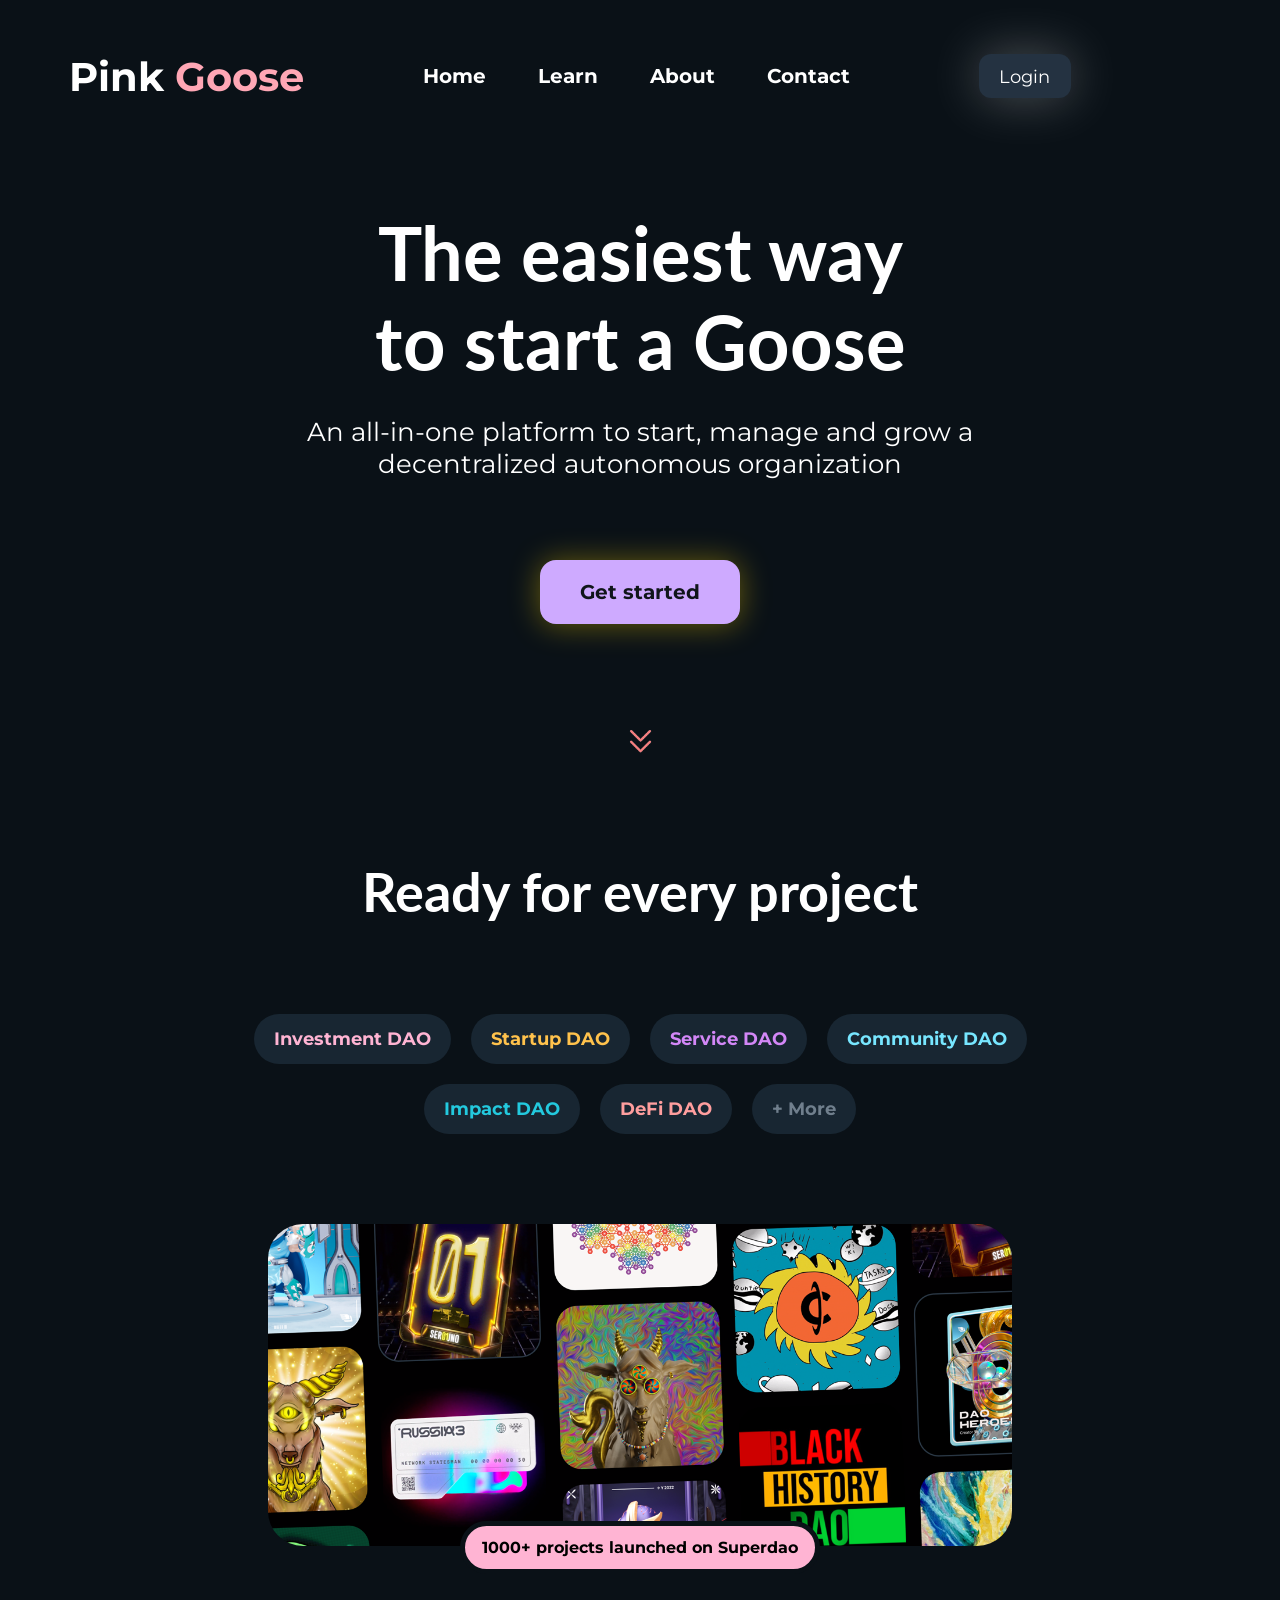
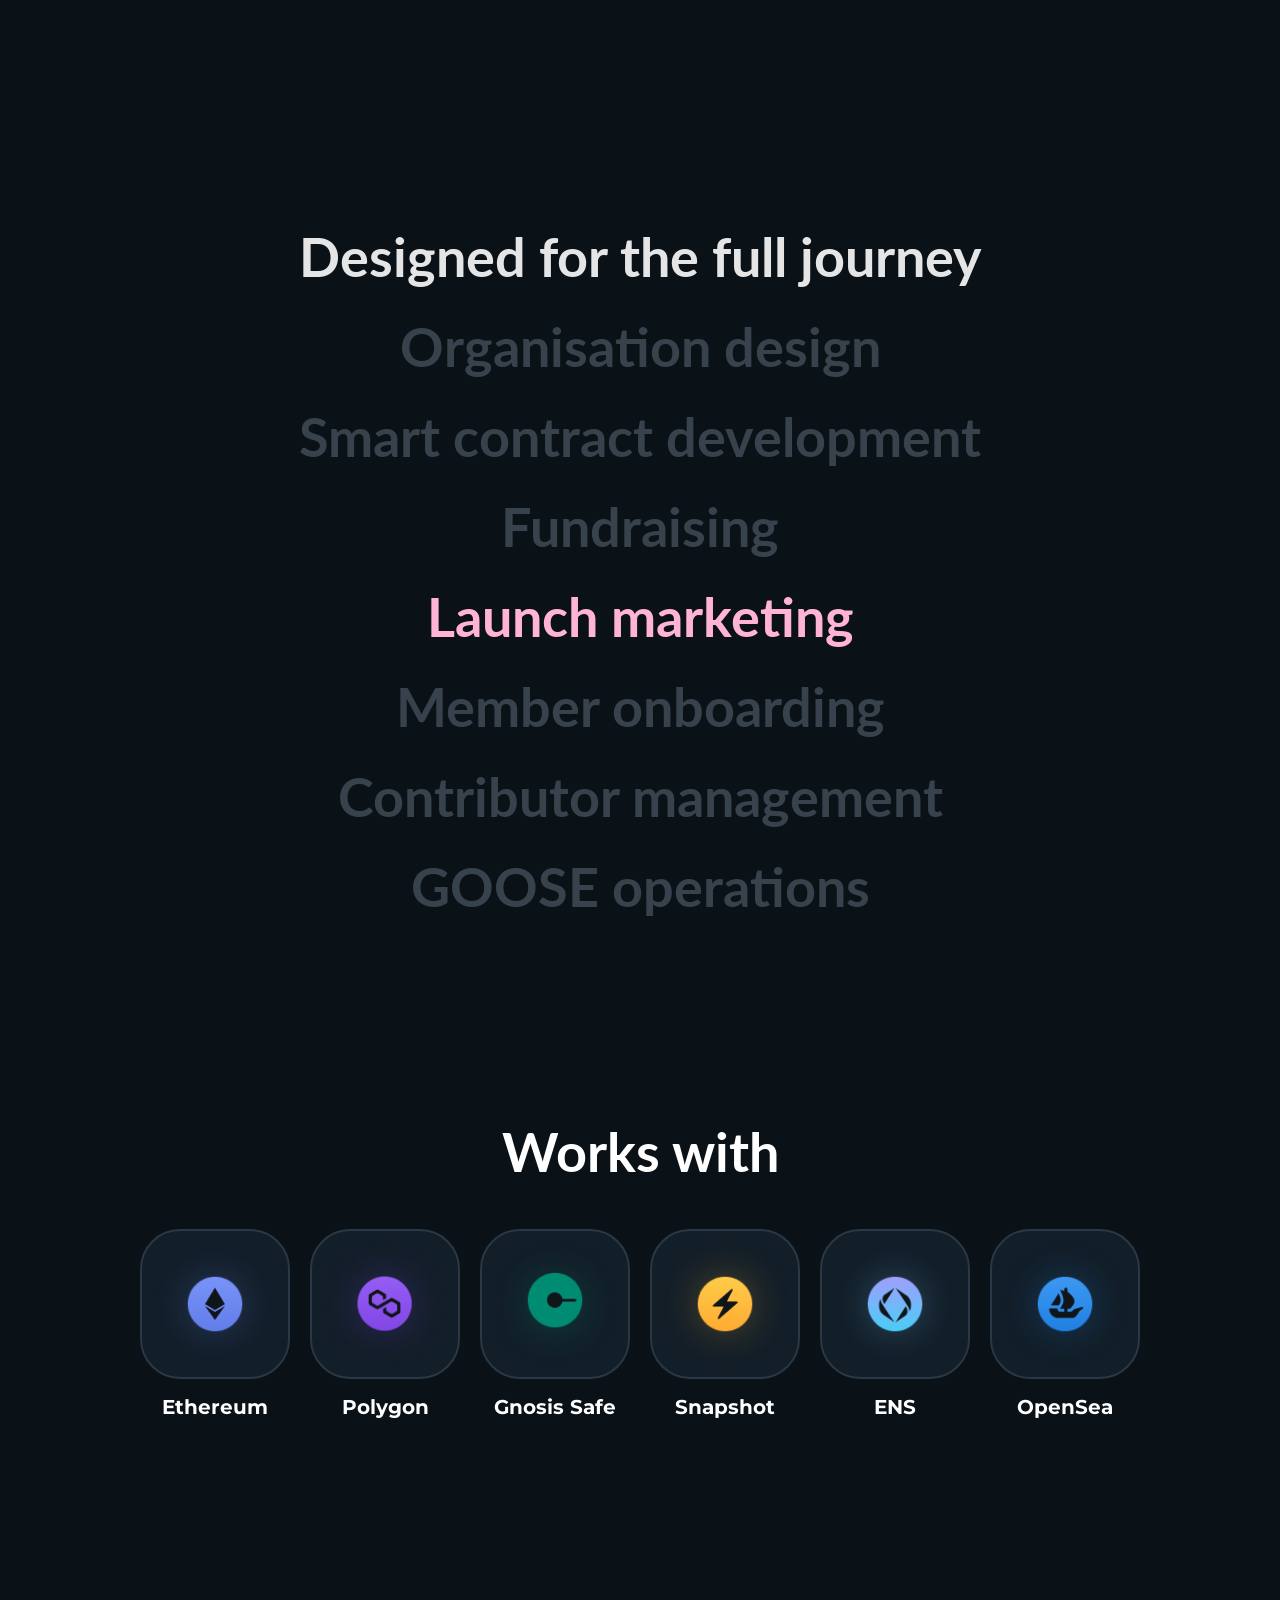
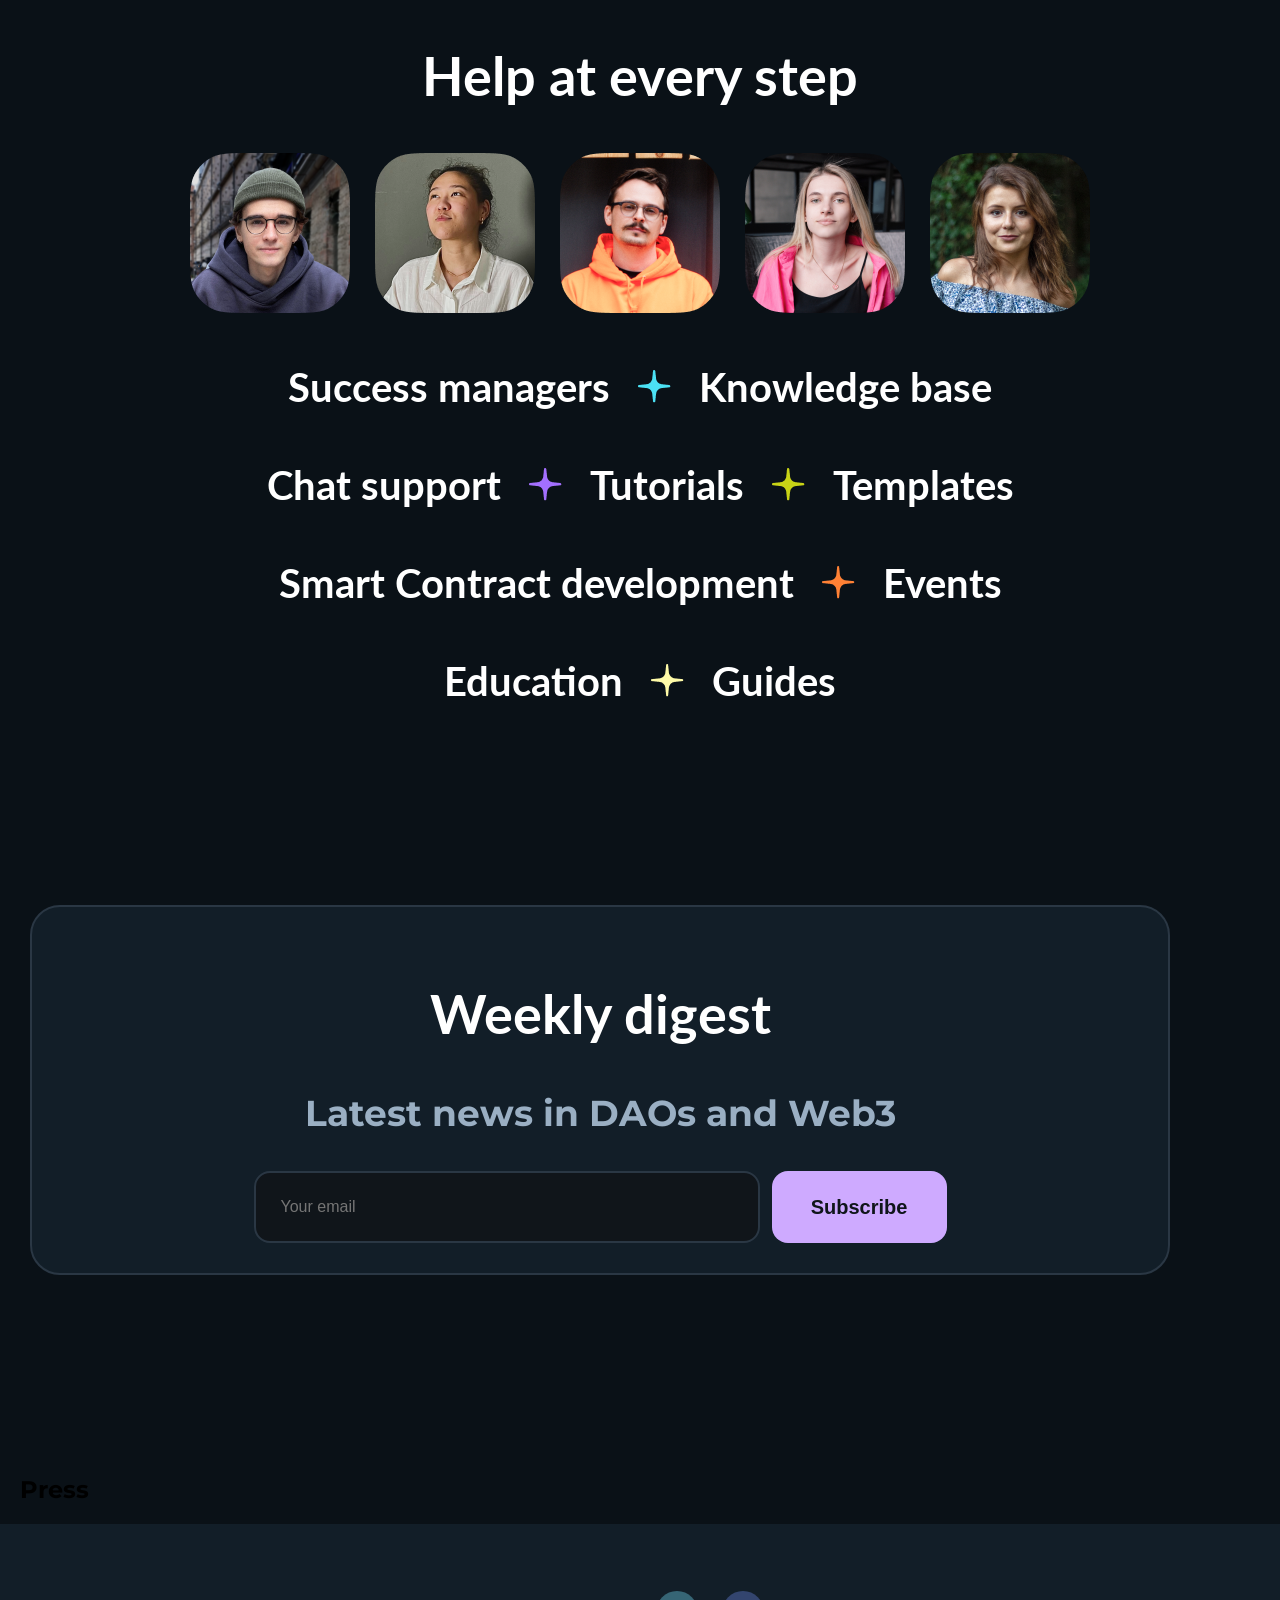
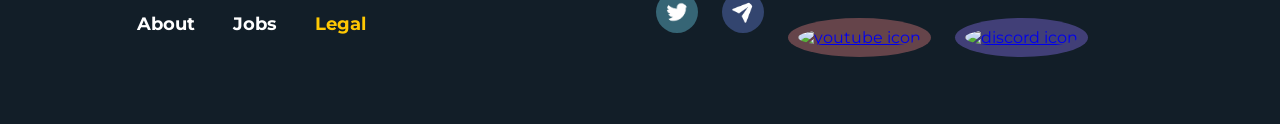
==== index.html @ 4af65dc0 "Initial commit" ====
<!DOCTYPE html>
<html lang="en">
<head>
    <meta charset="UTF-8">
    <meta name="viewport" content="width=device-width, initial-scale=1.0">
    <title>PinkGoose</title>
    <link rel="stylesheet" href="style.css">
    <link rel="shortcut icon" href="assets/favicon.ico" type="image/x-icon">
    <link rel="preconnect" href="https://fonts.googleapis.com">
    <link rel="preconnect" href="https://fonts.gstatic.com" crossorigin>
    <link href="https://fonts.googleapis.com/css2?family=Lato:ital,wght@0,100;0,300;0,400;0,700;0,900;1,100;1,300;1,400;1,700;1,900&family=Montserrat:ital,wght@0,100..900;1,100..900&display=swap" rel="stylesheet">
</head>
<body>
    <container class=" page-margins">
        <header>
            <nav class="nav-links">
                <a href="" class="logo">Pink <span class="goose-pink">Goose</span></a>
                <div class="nav-buttons-group">
                    <a class="home-button nav-buttons" href="index.html">Home</a>
                    <a class="learn-button nav-buttons" href="learn.html">Learn</a>
                    <a class="about-button nav-buttons" href="">About</a>
                    <a class="contact-button nav-buttons" href="">Contact</a>   
                </div>
                <a class="login-button" href="">Login</a>
            </nav>
        </header>
        <main>
            <div class="hero">
                <h1 class="main-title-tekst">The easiest way to start a Goose</h1>
                <p class="hero-bio">An all-in-one platform to start, manage and grow a decentralized autonomous organization</p>
                <a class="get-started-button" href="">Get started</a>
            </div>
            <section>
                <img class="arrows-img" src="assets/double-down-arrows.png">
            </section>
            <section id="about">
                <h2 class="h2-section1-text">Ready for every project</h2 >
                    <ul class="DAO-labels-container">
                        <li class="label-invest labels">Investment DAO</li>
                        <li class="label-startup labels">Startup DAO</li>
                        <li class="label-service labels">Service DAO</li>
                        <li class="label-community labels">Community DAO</li>
                        <li class="label-impact labels">Impact DAO</li>
                        <li class="label-deFi labels">DeFi DAO</li>
                        <li class="label-more labels">+ More</li>
                    </ul>
            </section>
            <section>
                <div class="projects">
                    <img class="projects-img" src="assets/projects img.png" alt="projects-img">
                    <span class="projects-superdoa">1000+ projects launched on Superdao</span>
                </div>
                    <div class="backlight-superdoa"></div>
                <section class="the-journey">
                    <p class="designed-sentence sentences">Designed for the full journey</p>
                    <p class="organization-sentence sentences">Organisation design</p>
                    <p class="smart-sentence sentences">Smart contract development</p>
                    <p  class="fundraising-sentence sentences">Fundraising</p>
                    <p class="launch-sentence sentences">Launch marketing</p>
                    <p class="member-sentence sentences">Member onboarding</p>
                    <p class="contributor-sentence sentences">Contributor management</p>
                    <p class="goose-sentence sentences">GOOSE operations</p>
                </section>
            </section>
            <section class="works-with-sec">
                <h2 class="works-with">Works with</h2>
                <div class="backlight-blocks"></div>
                <div class="blocks">
                    <div>
                        <img class="block" src="assets/Icon_ethereum.png" alt="Ethereum icon">
                        <h3 class="block-label">Ethereum</h3>
                    </div>
                    <div>
                        <img class="block" src="assets/Icon_polygon.png" alt="Polygon icon">
                        <h3 class="block-label">Polygon</h3>
                    </div>
                    <div>
                        <img class="block" src="assets/Icon_gnosis safe.png" alt="Gnosis Safe icon">
                        <h3 class="block-label">Gnosis Safe</h3>
                    </div>
                    <div>
                        <img class="block" src="assets/Icon_snapshot.png" alt="Snapshot icon">
                        <h3 class="block-label">Snapshot</h3>
                    </div>
                    <div>
                        <img class="block" src="assets/Avatar.png" alt="ENS icon">
                        <h3 class="block-label">ENS</h3>
                    </div>
                    <div>
                        <img class="block" src="assets/icon_opensea.png" alt="OpenSea icon">
                        <h3 class="block-label">OpenSea</h3>
                    </div>
                </div>
            </section>
            <section class="team-sec">
                <h2 class="help-at-every-step">Help at every step</h2>
                <div class="team-members">
                    <img src="assets/team member1.png" alt="team member1" class="team-member">
                    <img src="assets/team member2.png" alt="team member2" class="team-member">
                    <img src="assets/team member3.png" alt="team member3" class="team-member">
                    <img src="assets/team member4.png" alt="team member4" class="team-member">
                    <img src="assets/team member5.png" alt="team member5" class="team-member">
                </div>
                <p class="team-text">Success managers <img src="assets/blue star inline.png" alt="blue small star"> Knowledge base</p>
                <p class="team-text">Chat support <img src="assets/purple star inline.png" alt="purple small star"> Tutorials <img src="assets/green star inline.png" alt="green small star"> Templates</p>
                <p class="team-text">Smart Contract development <img src="assets/orange star inline.png" alt="orange small star"> Events</p>
                <p class="team-text">Education <img src="assets/yellow star inline.png" alt="yellow small star"> Guides</p>
            </section>
            <section>
                <div class="news-form-div">
                    <div class="text-align-class">
                        <h2 class="news-form-h2">Weekly digest</h2>
                        <h3 class="Latest-news-h3">Latest news in DAOs and Web3</h3>
                    </div>
                    <form class="row">
                        <input class="email-sub-box" type="email" placeholder="Your email" name="Email" required>
                        <button class="sub-button" type="submit">Subscribe</button>
                    </form>
                </div>
            </section>
            <section class="press-sec">
                <div>
                    <h2 class="h2-press">Press</h2>
                </div>
                
                <div class="Decrypt press-divs">

                </div>
                <div class="Blockworks press-divs">

                </div>
                <div class="TechCrunch press-divs">

                </div>
            </section>
        </main>
        <footer>
            <div class="footer-box">
                <nav class="nav-buttons-ft">
                    <a class="about-button-ft footer-button" href="">About</a>
                    <a class="jobs-button-ft footer-button" href="">Jobs</a>
                    <a class="legal-button-ft footer-button" href="">Legal</a>
                </nav>
                <div class="socials">
                    <a class="x-img all-social-icons" href="https://x.com/"> <img src="assets/twitter-outline.png" alt="twitter icon"></a> 
                    <a class="msg-img all-social-icons" href="https://web.whatsapp.com/"> <img src="assets/message-outline.webp" alt="messages icon"></a>
                    <a class="yt-img all-social-icons" href="https://www.youtube.com/"> <img src="assets/youtube-outline.webp" alt="youtube icon"></a>
                    <a class="dc-img all-social-icons" href="https://discord.com/channels/@me"> <img src="assets/discord-outline.webp" alt="discord icon"></a>
                </div>
            </div>
        </footer>
    </container>
</body>
</html>
---- style.css ----
* {
    padding: 0;
    box-sizing: border-box;
}

body {
    margin: 0;
    overflow-x: hidden;
    background-color: #0A1117;
    font-family: "Montserrat", Arial;
}

header {
    padding-top: 24px;
}

.page-margins {
    display: block;
    padding: 20px;
}

.logo {
    color: white;
    font-size: 40px;
    text-decoration: none;
    font-weight: bold;
}

.logo:hover {
    cursor: pointer;
}

.nav-links {
    display: flex;
    align-items: center;
    background-color: #0A1117;
    justify-content: space-around;
    margin-right: 130px;
    flex-wrap: wrap;
}

.nav-buttons-group {
    display: flex;
    justify-content: center;
    gap: 12px;
    flex-wrap: wrap;
}

.nav-buttons {
    border: none;
    background-color: transparent;
    color: white;
    padding: 20px;
    font-weight: bold;
    border-radius: 10px;
    transition: transform 0.25s ease, background-color 0.25s ease;
    font-size: 20px;
    text-decoration: none;
    display: inline-block;
}

.nav-buttons:hover {
    background-color: #3f4a55;
    transform: scale(1.1);
}

.login-button {
    border: none;
    background-color: #243241;
    color: white;
    padding: 12px;
    border-radius: 12px;
    width: 92px;
    height: 44px;
    filter: drop-shadow(0px 0px 25px #ffffff48);
    transition: transform 0.25s ease, background-color 0.25s ease, drop-shadow 0.25s ease;
    font-size: 18px;
    text-decoration: none;
    display: grid;
    place-items: center;
    margin: 10px;
}

.login-button:hover {
    background-color: #3f4a55;
    cursor: pointer;
    transform: scale(1.2);
    filter: drop-shadow(0px 0px 20px #ffffff86);
}

.main-title-tekst {
    display: flex;
    text-align: center;
    justify-content: center;
    font-family: "Lato", Arial;
    max-width: 600px;
    font-size: 74px;
    margin: 0 auto;
    margin-top: 100px;
    color: white;
}

.goose-pink {
    color:#ffa7b5
}

.hero-bio {
    display: flex;
    text-align: center;
    align-items: center;
    justify-content: center;
    color: white;
    font-size: 26px;
    max-width: 700px;
    margin: 0 auto;
    margin-top: 30px;
}

.get-started-button {
    display: flex;
    align-items: center;
    justify-content: center;
    margin: 80px auto;
    background-color: #CEAAFF;
    padding: 20px;
    border: none;
    border-radius: 16px;
    font-size: 20px;
    width: 200px;
    font-weight: bold;
    filter: drop-shadow(0px 1px 15px #ffd50062);
    transition: transform 0.25s ease, drop-shadow 0.25s ease, background-color 0.25s ease;
    text-decoration: none;
    color: #10151A;
}

.get-started-button:hover {
    cursor: pointer;
    background-color: #dec7ff;
    transform: scale(1.1);
    filter: drop-shadow(0px 1px 15px #ffd50091);
}

.arrows-img {
    display: flex;
    align-items: center;
    justify-content: center;
    margin: 80px auto;
    width: 75px;
    color: #F78787
}

.h2-section1-text {
    color: white;
    font-family: "Lato", Arial;
    display: flex;
    text-align: center;
    justify-content: center;
    font-weight: bold;
    margin-top: 0px;
    font-size: 54px;
}

.DAO-labels-container {
    display: flex;
    align-items: center;
    text-align: center;
    justify-content: center;
    margin: 80px auto;
    max-width: 800px;
    flex-wrap: wrap;
    list-style-type: none;
}

.labels {
    background-color:#182632;
    width: auto;
    padding-top: 14px;
    padding-bottom: 14px;
    padding-left: 20px;
    padding-right: 20px;
    border: none;
    border-radius: 100px;
    font-weight: bold;
    margin: 10px;
    transition: transform 0.2s ease, background-color 0.2s ease;
    font-size: 18px;
}

.label-invest {
    color: #FFB4D3;
}

.label-invest:hover {
    background-color:#3f4a55;
    transform: scale(1.1);
}

.label-startup {
    color: #FFC24C;
}

.label-startup:hover {
    background-color:#3f4a55;
    transform: scale(1.1);
}

.label-service {
    color: #D387F7;
}

.label-service:hover {
    background-color:#3f4a55;
    transform: scale(1.1);
}

.label-community {
    color: #77E6FF;
}

.label-community:hover {
    background-color:#3f4a55;
    transform: scale(1.1);
}

.label-impact {
    color: #23C9DE;
}

.label-impact:hover {
    background-color:#3f4a55;
    transform: scale(1.1);
}

.label-deFi {
    color: #FF9E9E;
}

.label-deFi:hover {
    background-color:#3f4a55;
    transform: scale(1.1);
}

.label-more {
    color: #707F8D;
}

.label-more:hover {
    background-color:#3f4a55;
    transform: scale(1.1);
}

.projects-img {
    display: block;
    margin: 80px auto;
    border-radius: 35px;
    max-width: 60%;
}

.projects {
    transition: transform 0.8s ease;
}

.projects:hover {
    transform: scale(1.15);
}

.projects-superdoa {
    background-color: #FFB4D3;
    border-radius: 100px;
    padding: 12px;
    font-weight: bold;
    border: 5px solid #0A1117;
    display: flex;
    align-items: center;
    text-align: center;
    justify-content: center;
    margin: auto;
    max-width: 360px;
    position: relative;
    margin-top: -105px;
    transition: background-color 0.2s ease;
}

.projects-superdoa:hover {
    background-color: #fed2e4;
}

.the-journey {
    margin-top: 250px;
    font-family: "Lato", Arial;
    font-weight: bold;
    font-size: 300%;
    text-align: center;
    font-size: 54px;
}

.sentences {
    display: flex;
    align-items: center;
    justify-content: center;
    margin: auto;
    margin: 25px;
    color: #37424D;
    transition: color 0.1s ease;
}

.sentences:hover {
    color: white;
}

.designed-sentence {
    color: #E5E5E5;
}

.launch-sentence {
    color: #FFB4D3;
}

.works-with-sec {
    margin-bottom: 200px;
}

.works-with {
    display: flex;
    justify-content: center;
    align-items: center;
    text-align: center;
    margin-top: 200px;
    color: white;
    font-family: "Lato", Arial;
    font-size: 54px;
}

.blocks {
    display: flex;
    justify-content: center;
    align-items: center;
    color: white;
    flex-wrap: wrap;
    gap: 20px;
    text-align: center;
}

.block {
    background-color: #121E28;
    width: 150px;
    height: 150px;
    border-radius: 40px;
    border: 2px solid #2A3744;
    transition: transform 0.2s ease, background-color 0.2s ease;
}

.block:hover {
    background-color:#3f4a55;
    transform: scale(1.1);
    border: 2px solid #677584;
}

.block-label {
    width: 100%;
    min-height: 48px;
    margin: 12px 0 0;
    font-size: 20px;
    color: white;
}

.team-sec {
    margin-bottom: 200px;
}

.help-at-every-step {
    display: flex;
    align-items: center;
    justify-content: center;
    text-align: center;
    color: white;
    font-size: 54px;
    font-family: "Lato", Arial;
}

.team-members {
    display: flex;
    align-items: center;
    justify-content: center;
    gap: 25px;
    flex-wrap: wrap;
}

.team-member {
    transition: transform 0.2s ease;
}

.team-member:hover {
    transform: scale(1.1);
}

.team-text {
    display: flex;
    align-items: center;
    justify-content: center;
    margin: 0 auto;
    font-size: 40px;
    font-family: "Lato", Arial;
    color: white;
    font-weight: bold;
    max-width: 850px;
    flex-wrap: wrap;
    gap: 28px;
    text-align: center;
    margin-top: 50px;
    margin-bottom: 50px;
}

.news-form-div {
    padding: 30px;
    color: white;
    border: 2px solid #2A3744;
    border-radius: 30px;
    flex-direction: column;
    display: flex;
    justify-self: center;
    margin-left: 10px;
    margin-bottom: 200px;
    background-color: #121E28;
    max-width: 1140px;
    width: 100%;
    margin-bottom: 200px;
}

.text-align-class {
    text-align: center;
}

.news-form-h2 {
    color: white;
    font-size: 54px;
    font-family: "Lato", Arial;
}

.Latest-news-h3 {
    font-size: 36px;
    color: #9AAFC3;
}

.row {
    display: flex;
    justify-content: center;
    gap: 12px;
}

.email-sub-box {
    color: white;
    background-color: #10151A;
    border: 2px solid #2A3744;
    padding: 25px;
    border-radius: 16px;
    width: 100%;
    max-width: 506px;
    justify-self: left;
    font-size: 16px;
}

.sub-button {
    padding: 20px;
    border-radius: 16px;
    background-color: #CEAAFF;
    max-width: 175px;
    width: 100%;
    height: auto;
    color: #10151A;
    font-weight: bold;
    font-size: 20px;
    border: none;
    transition: backround-color 0.2s ease, transform 0.2s ease;
}

.sub-button:hover {
    background-color: #dec7ff;
    cursor: pointer;
    transform: scale(1.1);
}

.press-sec {
    
}

.footer-box {
    display: flex;
    background-color: #121E28;
    height: 200px;
    display: flex;
    justify-content: space-around;
    align-items: center;
    padding: 30px;
    margin-bottom: -50px;
    margin-left: -30px;
    margin-right: -30px;
}

.footer-button {
    border-radius: 10px;
    border: none;
    background-color: transparent;
    font-weight: bold;
    font-size: large;
    padding: 12px;
    margin: 5px;
    display: inline-block;
    transition: transform 0.25s ease, background-color 0.25s ease;
    text-decoration: none;
    color: white;
}

.footer-button:hover {
    cursor: pointer;
    background-color: #3f4a55;
    transform: scale(1.1);
}

.legal-button-ft {
    color: #FFC803;
}

.socials {
    margin: 5%;
}

.all-social-icons img {
    border-radius: 50%;
    padding: 10px;
    margin: 10px;
    width: 42px;
    height: 42px;
    transition: transform 0.3s ease, background-color 0.25s ease;
}

.x-img img {
    background-color: #77e6ff5b;
}

.x-img img:hover {
    transform: scale(1.25);
    background-color: #9eedffa8;
}

.msg-img img {
    background-color: #7795ff54;
}

.msg-img img:hover {
    transform: scale(1.25);
    background-color: #9db2ffaf;
}

.yt-img img {
    background-color: #f787875d;
}

.yt-img img:hover {
    transform: scale(1.25);
    background-color: #fe9f9fb0;
}

.dc-img img {
    background-color: #9277ff5e;
}

.dc-img img:hover {
    transform: scale(1.25);
    background-color: #b19effae;
}
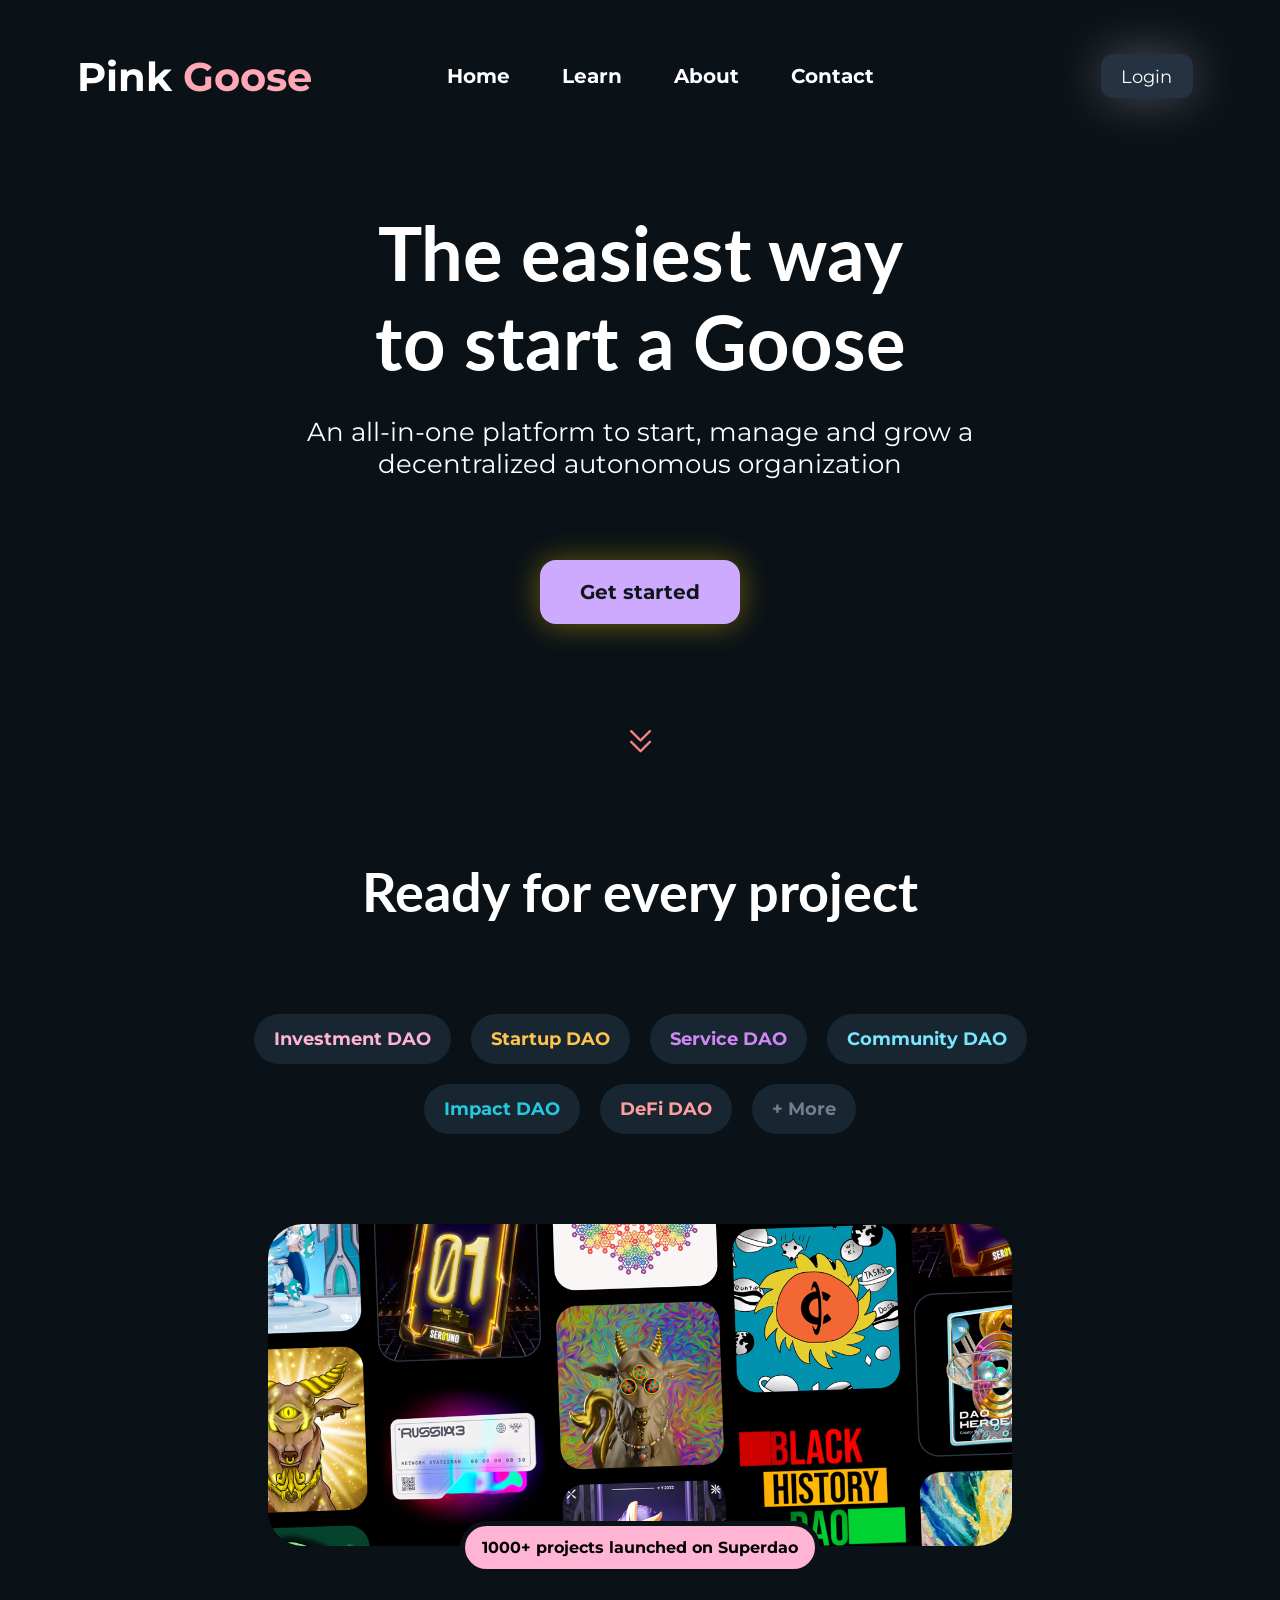
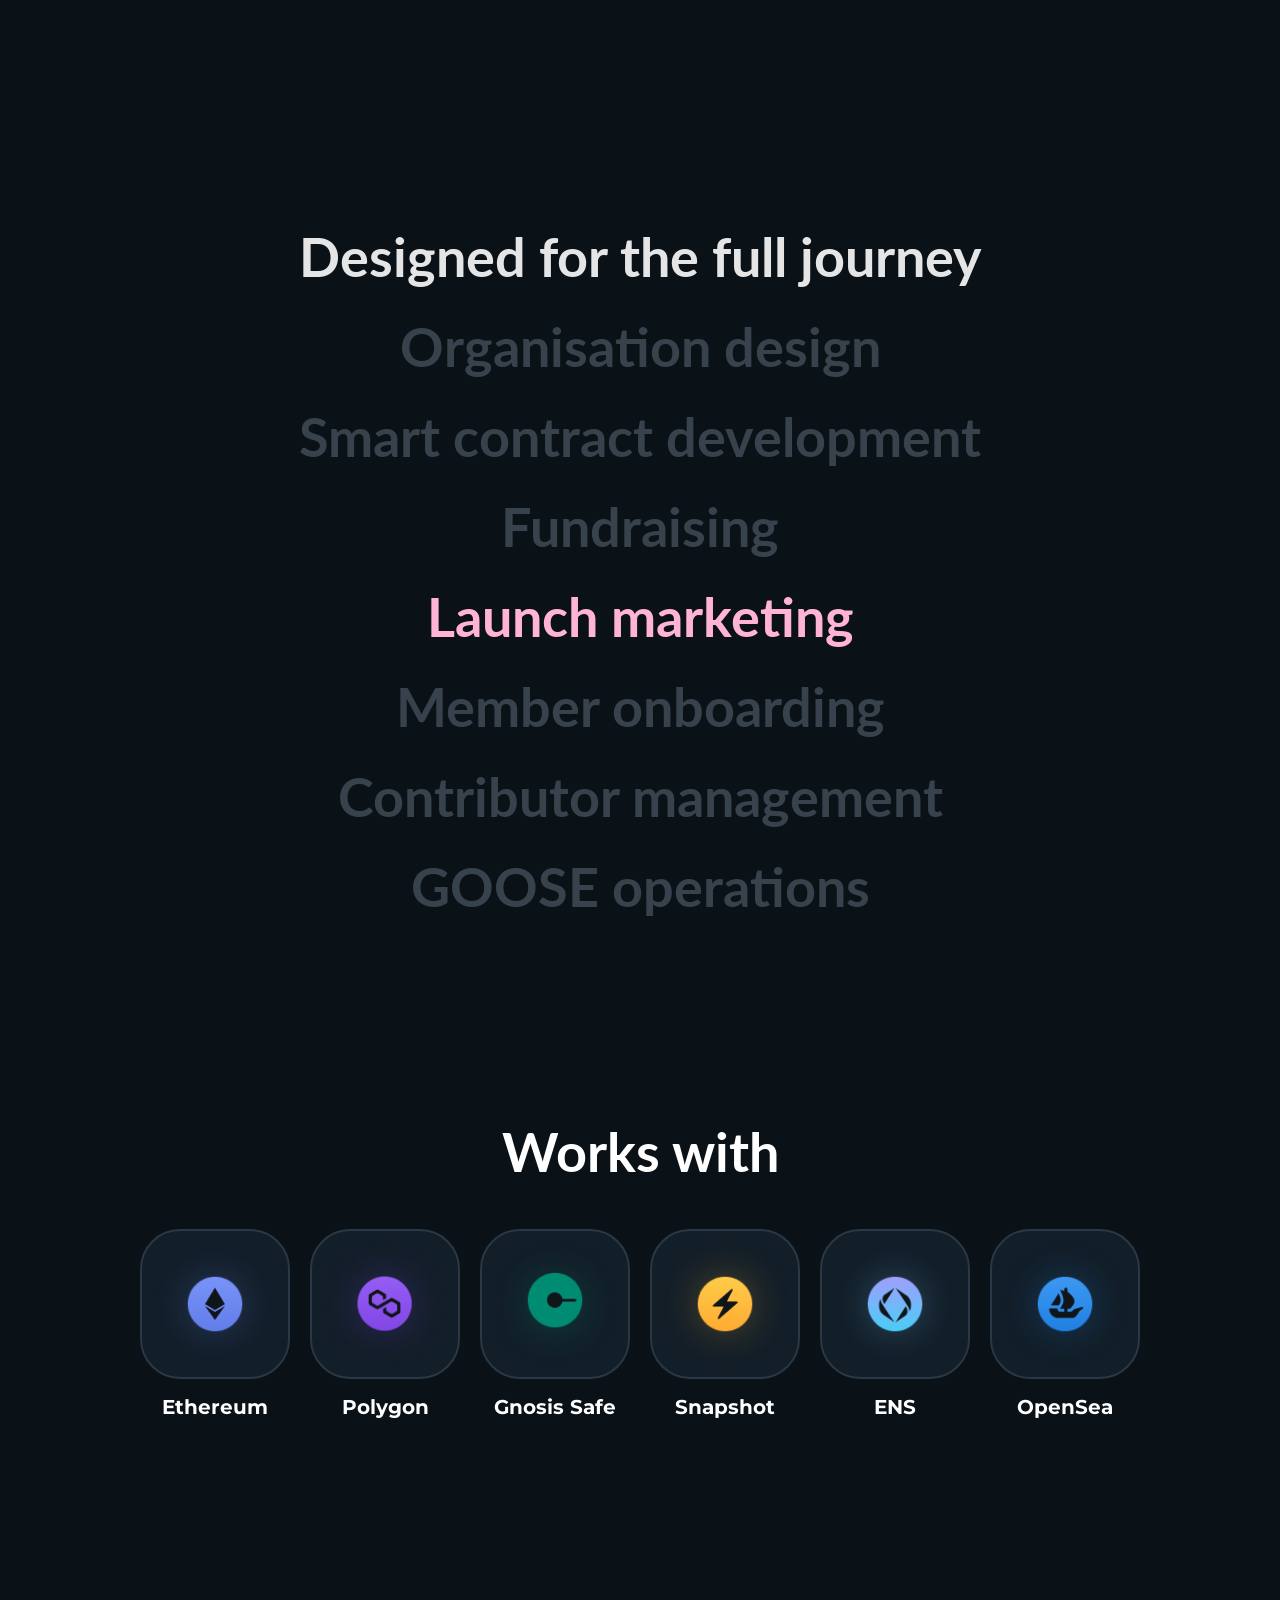
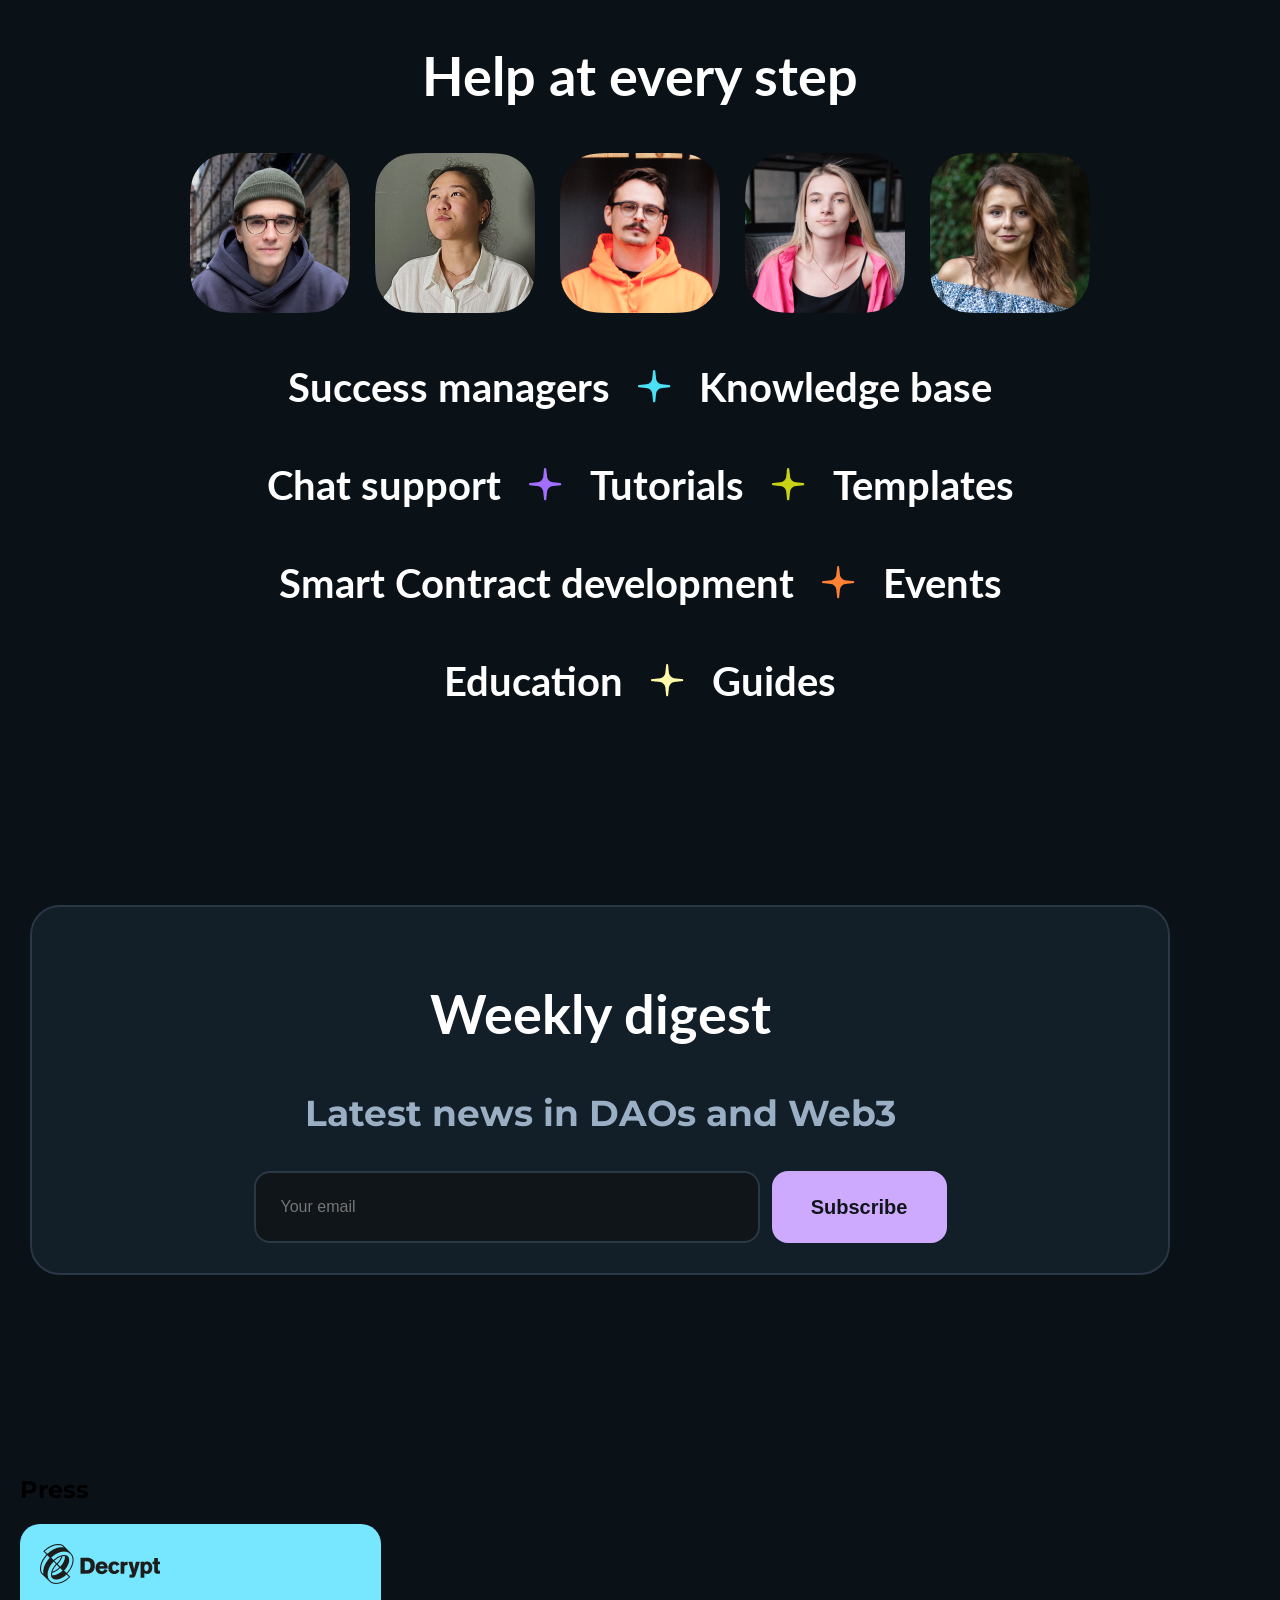
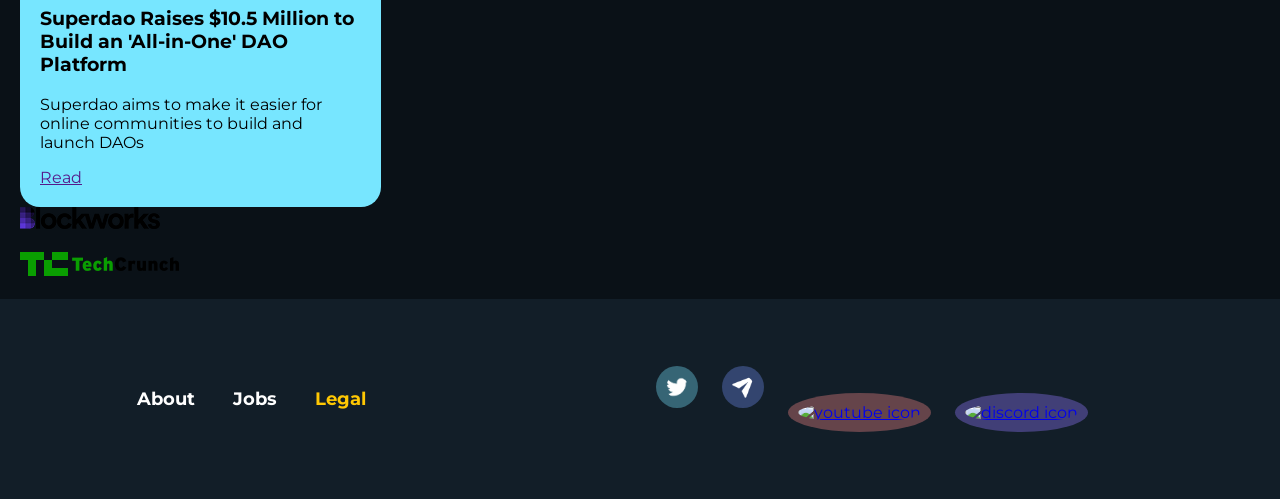
==== commit 931941f9: "Eod" ====
--- a/index.html
+++ b/index.html
@@ -122,16 +122,23 @@
                 <div>
                     <h2 class="h2-press">Press</h2>
                 </div>
-                
-                <div class="Decrypt press-divs">
-
+                <div class="decrypt press-divs">
+                    <img src="assets/Decrypt logo.png" alt="Decrypt logo">
+                    <h3 class="press-divs-h3">Superdao Raises $10.5 Million to Build an 'All-in-One' DAO Platform</h3>
+                    <p>Superdao aims to make it easier for online communities to build and launch DAOs</p>
+                    <a href="">Read</a>
                 </div>
-                <div class="Blockworks press-divs">
-
+                <div class="blockworks press-divs">
+                    <img src="assets/Blockworks logo.png" alt="Blockworks logo">
+                    <h3></h3>
+                    <p></p>
+                    <a href=""></a>
                 </div>
-                <div class="TechCrunch press-divs">
-
-                </div>
+                <div class="techCrunch press-divs">
+                    <img src="assets/TechCrunch-logo .png" alt="TechCrunch-logo">
+                    <h3></h3>
+                    <p></p>
+                    <a href=""></a>                </div>
             </section>
         </main>
         <footer>
--- a/style.css
+++ b/style.css
@@ -35,7 +35,6 @@
     align-items: center;
     background-color: #0A1117;
     justify-content: space-around;
-    margin-right: 130px;
     flex-wrap: wrap;
 }
 
@@ -79,6 +78,7 @@
     display: grid;
     place-items: center;
     margin: 10px;
+    margin-left: 92px;
 }
 
 .login-button:hover {
@@ -485,6 +485,21 @@
     
 }
 
+.decrypt {
+    background-color: #77E6FF;
+    max-width: 361px;
+    width: 100%;
+    max-height: 382px;
+    height: 100%;
+    padding: 20px;
+    border-radius: 20px;
+}
+
+.pres-divs-h3 {
+    font-weight: bold;
+    font-size: 22px;
+}
+
 .footer-box {
     display: flex;
     background-color: #121E28;
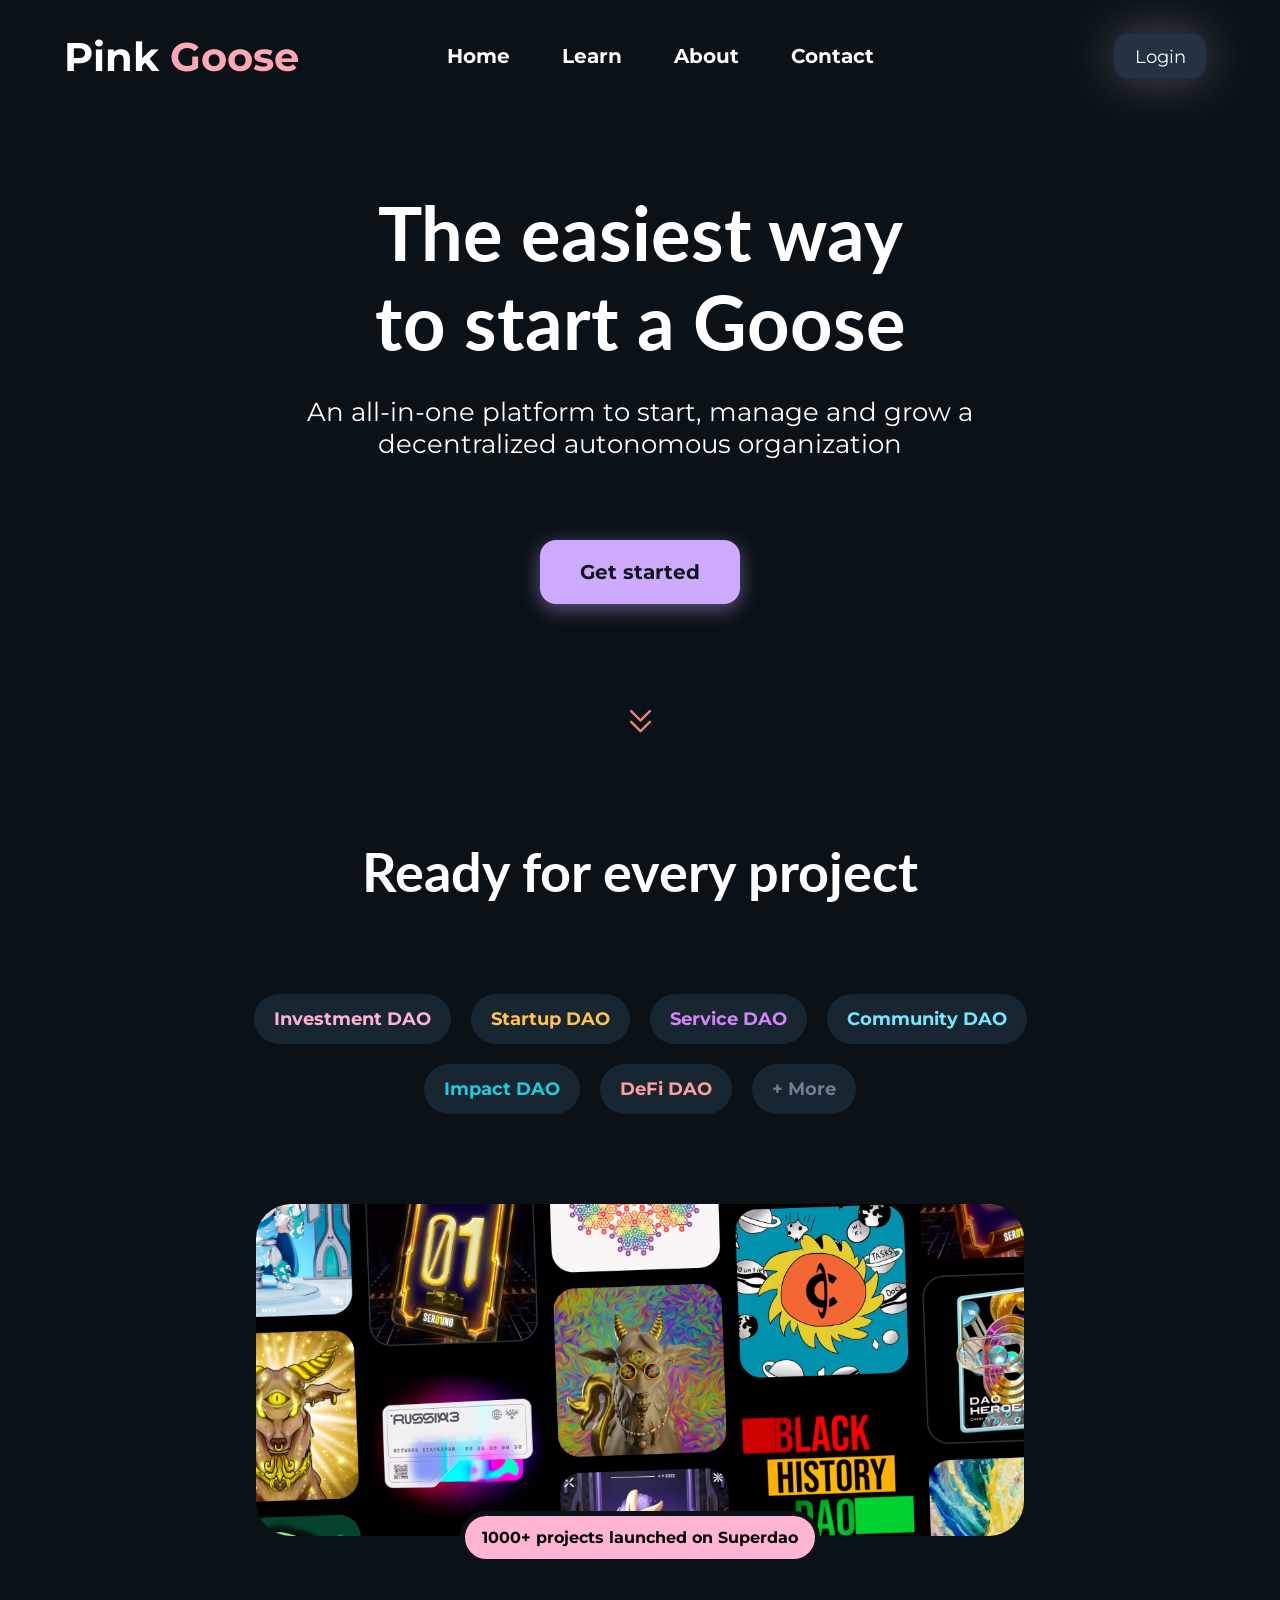
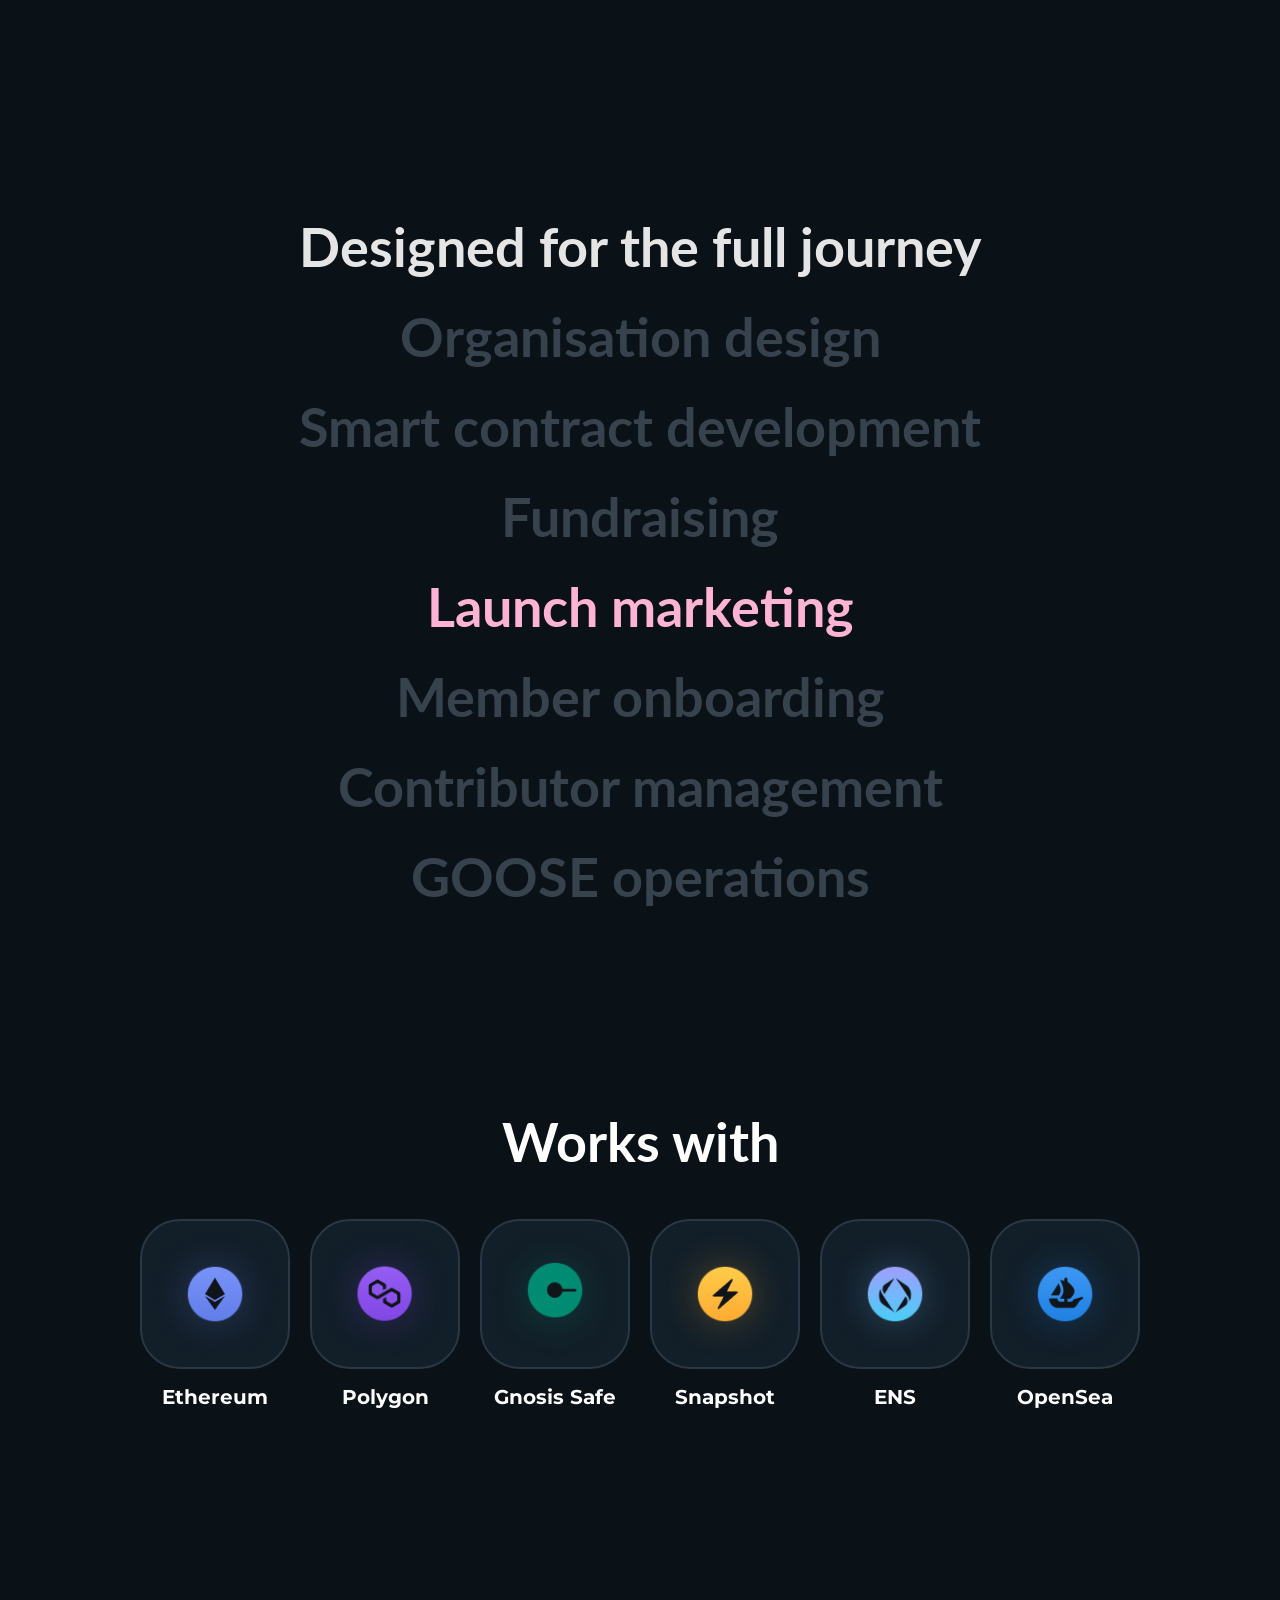
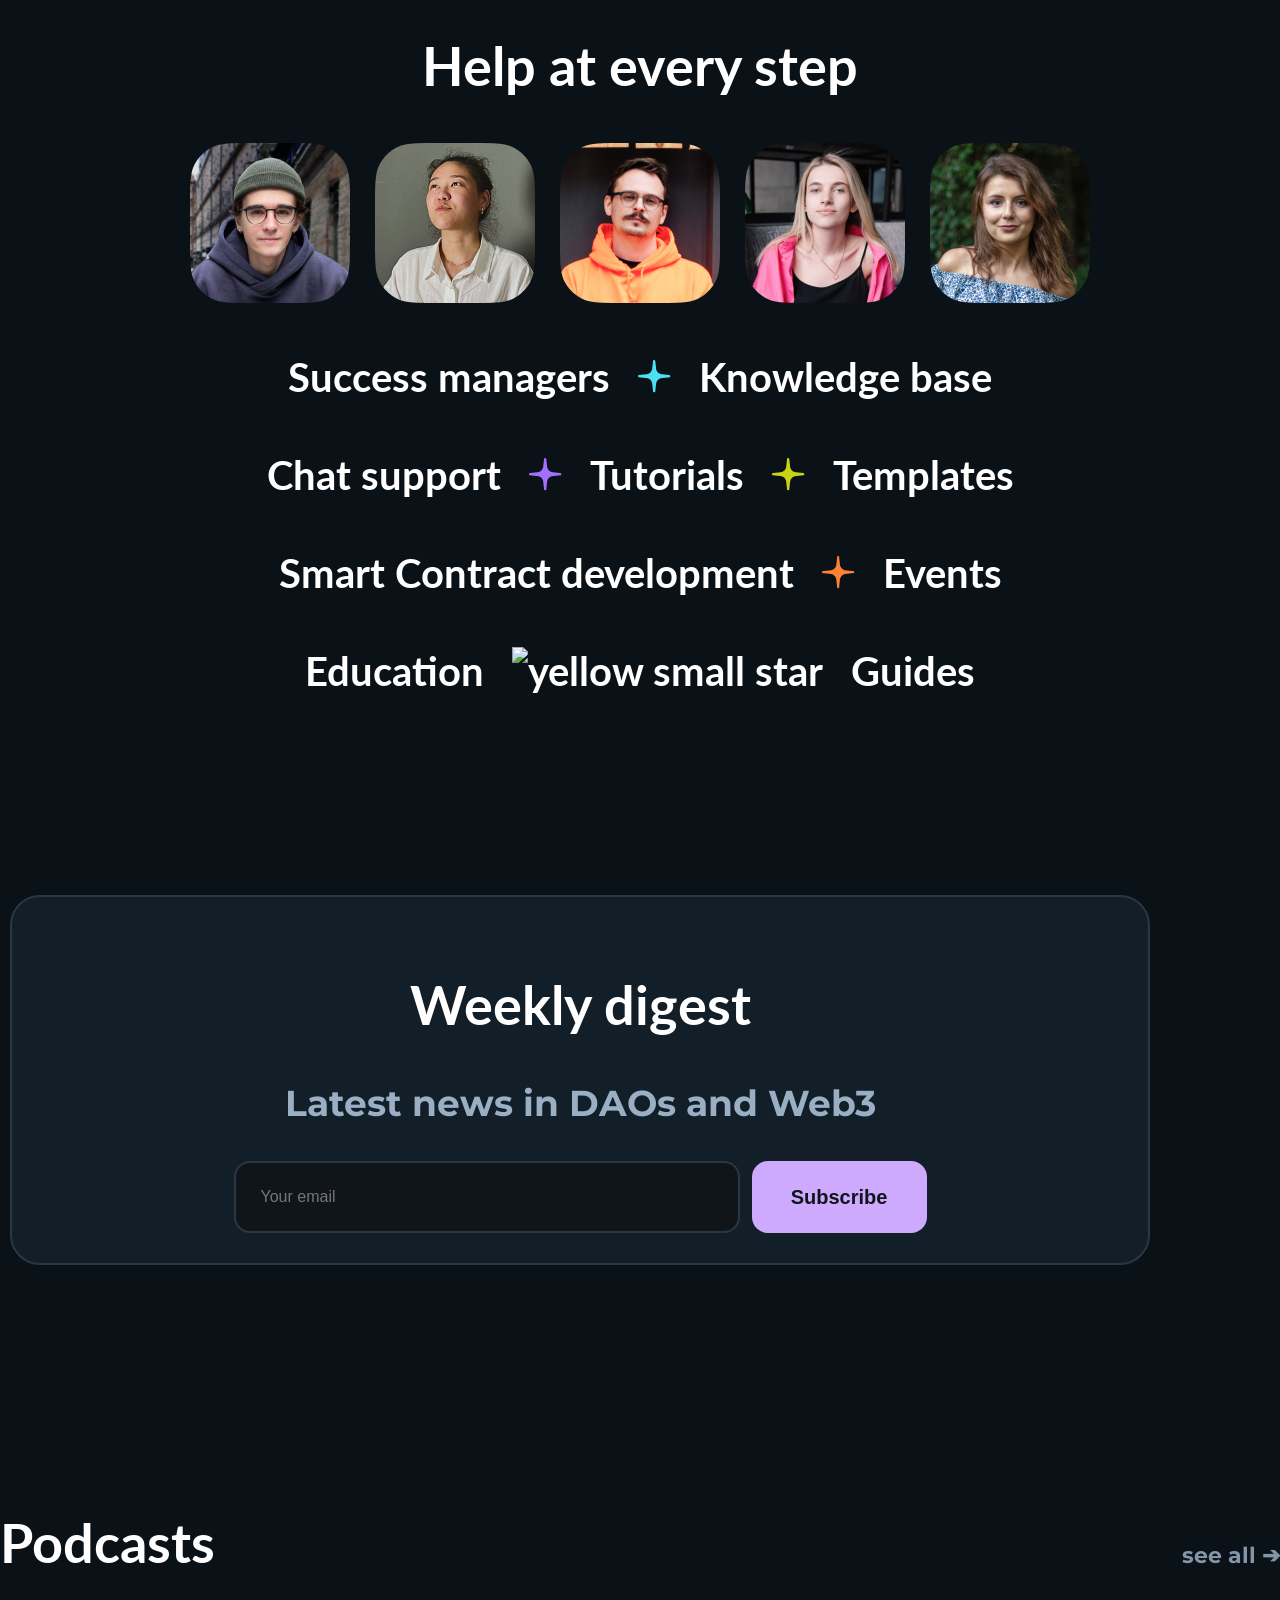
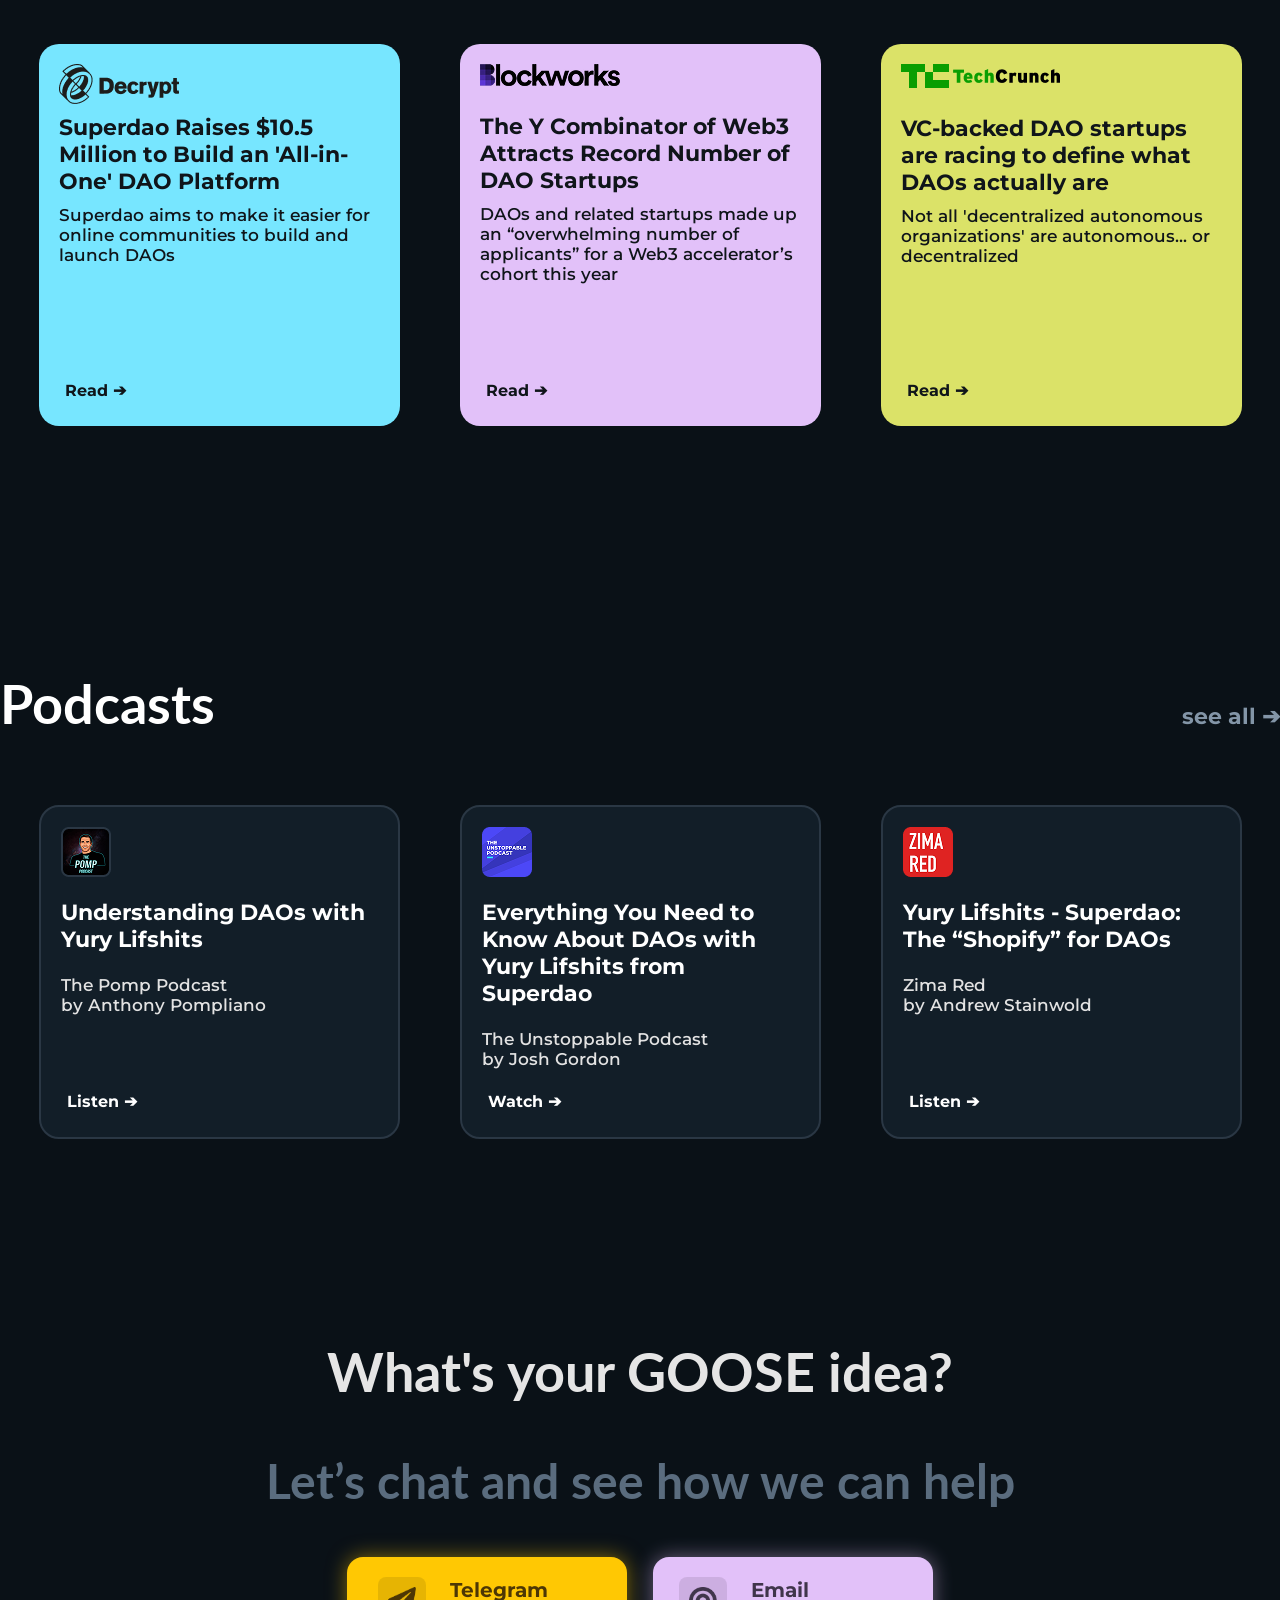
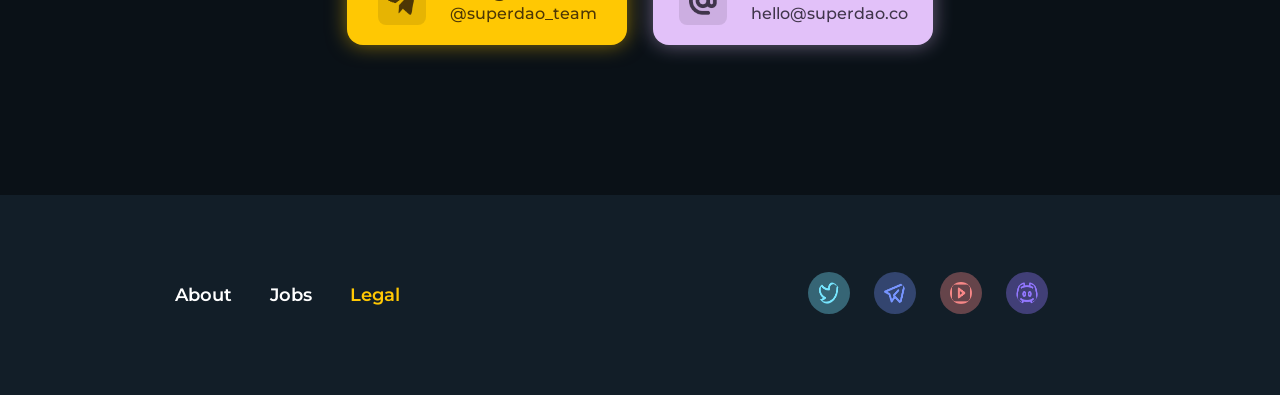
==== commit 84111c8a: "Eod" ====
--- a/index.html
+++ b/index.html
@@ -5,157 +5,207 @@
     <meta name="viewport" content="width=device-width, initial-scale=1.0">
     <title>PinkGoose</title>
     <link rel="stylesheet" href="style.css">
-    <link rel="shortcut icon" href="assets/favicon.ico" type="image/x-icon">
     <link rel="preconnect" href="https://fonts.googleapis.com">
     <link rel="preconnect" href="https://fonts.gstatic.com" crossorigin>
     <link href="https://fonts.googleapis.com/css2?family=Lato:ital,wght@0,100;0,300;0,400;0,700;0,900;1,100;1,300;1,400;1,700;1,900&family=Montserrat:ital,wght@0,100..900;1,100..900&display=swap" rel="stylesheet">
 </head>
 <body>
-    <container class=" page-margins">
-        <header>
-            <nav class="nav-links">
-                <a href="" class="logo">Pink <span class="goose-pink">Goose</span></a>
-                <div class="nav-buttons-group">
-                    <a class="home-button nav-buttons" href="index.html">Home</a>
-                    <a class="learn-button nav-buttons" href="learn.html">Learn</a>
-                    <a class="about-button nav-buttons" href="">About</a>
-                    <a class="contact-button nav-buttons" href="">Contact</a>   
-                </div>
-                <a class="login-button" href="">Login</a>
+    <header>
+        <nav class="nav-links">
+            <a href="" class="logo">Pink <span class="goose-pink">Goose</span></a>
+            <div class="nav-buttons-group">
+                <a class="home-button nav-buttons" href="index.html">Home</a>
+                <a class="learn-button nav-buttons" href="learn.html">Learn</a>
+                <a class="about-button nav-buttons" href="about.html">About</a>
+                <a class="contact-button nav-buttons" href="contact.html">Contact</a>   
+            </div>
+            <a class="login-button" href="">Login</a>
+        </nav>
+    </header>
+    <main>
+        <div class="hero">
+            <h1 class="main-title-tekst">The easiest way to start a Goose</h1>
+            <p class="hero-bio">An all-in-one platform to start, manage and grow a decentralized autonomous organization</p>
+            <a class="get-started-button" href="">Get started</a>
+        </div>
+        <section>
+            <img class="arrows-img" src="assets/double-down-arrows.png" alt="dubble down arrows">
+        </section>
+        <section id="about">
+            <h2 class="h2-section1-text">Ready for every project</h2 >
+                <ul class="DAO-labels-container">
+                    <li class="label-invest labels">Investment DAO</li>
+                    <li class="label-startup labels">Startup DAO</li>
+                    <li class="label-service labels">Service DAO</li>
+                    <li class="label-community labels">Community DAO</li>
+                    <li class="label-impact labels">Impact DAO</li>
+                    <li class="label-deFi labels">DeFi DAO</li>
+                    <li class="label-more labels">+ More</li>
+                </ul>
+        </section>
+        <section>
+            <div class="projects">
+                <img class="projects-img" src="assets/projects-img.png" alt="projects-img">
+                <p class="projects-superdoa">1000+ projects launched on Superdao</p>
+            </div>
+                <div class="backlight-superdoa"></div>
+            <section class="the-journey">
+                <p class="designed-sentence sentences">Designed for the full journey</p>
+                <p class="organization-sentence sentences">Organisation design</p>
+                <p class="smart-sentence sentences">Smart contract development</p>
+                <p  class="fundraising-sentence sentences">Fundraising</p>
+                <p class="launch-sentence sentences">Launch marketing</p>
+                <p class="member-sentence sentences">Member onboarding</p>
+                <p class="contributor-sentence sentences">Contributor management</p>
+                <p class="goose-sentence sentences">GOOSE operations</p>
+            </section>
+        </section>
+        <section class="works-with-sec">
+            <h2 class="works-with">Works with</h2>
+            <div class="backlight-blocks"></div>
+            <div class="blocks">
+                <div>
+                    <img class="block" src="assets/Icon_ethereum.png" alt="Ethereum icon">
+                    <h3 class="block-label">Ethereum</h3>
+                </div>
+                <div>
+                    <img class="block" src="assets/Icon_polygon.png" alt="Polygon icon">
+                    <h3 class="block-label">Polygon</h3>
+                </div>
+                <div>
+                    <img class="block" src="assets/Icon_gnosis-safe.png" alt="Gnosis Safe icon">
+                    <h3 class="block-label">Gnosis Safe</h3>
+                </div>
+                <div>
+                    <img class="block" src="assets/Icon_snapshot.png" alt="Snapshot icon">
+                    <h3 class="block-label">Snapshot</h3>
+                </div>
+                <div>
+                    <img class="block" src="assets/Avatar.png" alt="ENS icon">
+                    <h3 class="block-label">ENS</h3>
+                </div>
+                <div>
+                    <img class="block" src="assets/icon_opensea.png" alt="OpenSea icon">
+                    <h3 class="block-label">OpenSea</h3>
+                </div>
+            </div>
+        </section>
+        <section class="team-sec">
+            <h2 class="help-at-every-step">Help at every step</h2>
+            <div class="team-members">
+                <img src="assets/team-member1.png" alt="team member1" class="team-member">
+                <img src="assets/team-member2.png" alt="team member2" class="team-member">
+                <img src="assets/team-member3.png" alt="team member3" class="team-member">
+                <img src="assets/team-member4.png" alt="team member4" class="team-member">
+                <img src="assets/team-member5.png" alt="team member5" class="team-member">
+            </div>
+            <p class="team-text">Success managers <img src="assets/blue-star-inline.png" alt="blue small star"> Knowledge base</p>
+            <p class="team-text">Chat support <img src="assets/purple-star-inline.png" alt="purple small star"> Tutorials <img src="assets/green-star-inline.png" alt="green small star"> Templates</p>
+            <p class="team-text">Smart Contract development <img src="assets/orange-star-inline.png" alt="orange small star"> Events</p>
+            <p class="team-text">Education <img src="assets/yellow-star-inline.png" alt="yellow small star"> Guides</p>
+        </section>
+        <section>
+            <div class="news-form-div">
+                <div class="text-align-class">
+                    <h2 class="news-form-h2">Weekly digest</h2>
+                    <h3 class="Latest-news-h3">Latest news in DAOs and Web3</h3>
+                </div>
+                <form class="row">
+                    <input class="email-sub-box" type="email" placeholder="Your email" name="Email" required>
+                    <button class="sub-button" type="submit">Subscribe</button>
+                </form>
+            </div>
+        </section>
+        <section class="press-and-pod-sec">
+            <div class="pos-h2-and-h3-press-and-pod-sec">
+                <h2 class="h2-press-and-pod-sec">Podcasts</h2>
+                <a class="see-all" href="">see all ➔</a>
+            </div>
+            <div class="divs-container-press-sec">
+                <div class="decrypt divs-press-sec">
+                    <img src="assets/Decrypt-logo.png" alt="Decrypt logo">
+                    <h3 class="divs-h3 divs-h3-decrypt">Superdao Raises $10.5 Million to Build an 'All-in-One' DAO Platform</h3>
+                    <p class="divs-p-press-sec">Superdao aims to make it easier for online communities to build and launch DAOs</p>
+                    <a class="divs-read" href="">Read ➔</a>
+                </div>
+                <div class="blockworks divs-press-sec">
+                    <img src="assets/Blockworks-logo.png" alt="Blockworks logo">
+                    <h3 class="divs-h3 divs-h3-techcrunch">The Y Combinator of Web3 Attracts Record Number of DAO Startups</h3>
+                    <p class="divs-p-press-sec">DAOs and related startups made up an “overwhelming number of applicants” for a Web3 accelerator’s cohort this year</p>
+                    <a class="divs-read" href="">Read ➔</a>
+                </div>
+                <div class="techcrunch divs-press-sec">
+                    <img src="assets/TechCrunch-logo.png" alt="TechCrunch-logo">
+                    <h3 class="divs-h3 divs-h3-blockworks">VC-backed DAO startups are racing to define what DAOs actually are</h3>
+                    <p class="divs-p-press-sec">Not all 'decentralized autonomous organizations' are autonomous... or decentralized</p>
+                    <a class="divs-read" href="">Read ➔</a>
+                </div>
+            </div>
+        </section>
+        <section class="press-and-pod-sec">
+            <div class="pos-h2-and-h3-press-and-pod-sec">
+                <h2 class="h2-press-and-pod-sec">Podcasts</h2>
+                <a class="see-all" href="">see all ➔</a>
+            </div>
+            <div class="divs-container-pod-sec">
+                <div class="divs-pod-sec">
+                    <img src="assets/the-pomp-podcast.png" alt="Decrypt logo">
+                    <h3 class="divs-h3">Understanding DAOs with Yury Lifshits</h3>
+                    <p class="divs-p-pod-sec">The Pomp Podcast</p>
+                    <p class="divs-p-pod-sec">by Anthony Pompliano</p>                        
+                    <a class="divs-read" href="">Listen ➔</a>
+                </div>
+                <div class="divs-pod-sec">
+                    <img src="assets/the-unstoppable-podcast.png" alt="Blockworks logo">
+                    <h3 class="divs-h3">Everything You Need to Know About DAOs with Yury Lifshits from Superdao</h3>
+                    <p class="divs-p-pod-sec">The Unstoppable Podcast</p>
+                    <p class="divs-p-pod-sec">by Josh Gordon</p>                        
+                    <a class="divs-read" href="">Watch ➔</a>
+                </div>
+                <div class="divs-pod-sec">
+                    <img src="assets/zimma-red.png" alt="TechCrunch-logo">
+                    <h3 class="divs-h3">Yury Lifshits - Superdao: The “Shopify” for DAOs</h3>
+                    <p class="divs-p-pod-sec">Zima Red</p>
+                    <p class="divs-p-pod-sec">by Andrew Stainwold</p>                        
+                    <a class="divs-read" href="">Listen ➔</a>
+                </div>
+            </div>
+        </section>
+        <section class="contact-hero">
+            <h2 class="contact-h2">What's your GOOSE idea?</h2>
+            <h3 class="contact-h3">Let’s chat and see how we can help</h3>
+            <div class="contact-options">
+                <a class="contact-card telegram-card" href="https://web.telegram.org/">
+                    <img class="contact-icon" src="assets/telegram-icon.png" alt="Telegram icon">
+                    <div class="contact-copy">
+                        <h4 class="contact-label">Telegram</h4>
+                        <p class="contact-handle">@superdao_team</p>
+                    </div>
+                </a>
+                <a class="contact-card email-card" href="mailto:hello@superdao.co">
+                    <img class="contact-icon" src="assets/@-icon.png" alt="Email icon">
+                    <div class="contact-copy">
+                        <h4 class="contact-label">Email</h4>
+                        <p class="contact-handle">hello@superdao.co</p>
+                    </div>
+                </a>
+            </div>
+        </section>
+    </main>
+    <footer>
+        <div class="footer-box">
+            <nav>
+                <a class="about-button-ft footer-button" href="about.html">About</a>
+                <a class="jobs-button-ft footer-button" href="">Jobs</a>
+                <a class="legal-button-ft footer-button" href="">Legal</a>
             </nav>
-        </header>
-        <main>
-            <div class="hero">
-                <h1 class="main-title-tekst">The easiest way to start a Goose</h1>
-                <p class="hero-bio">An all-in-one platform to start, manage and grow a decentralized autonomous organization</p>
-                <a class="get-started-button" href="">Get started</a>
-            </div>
-            <section>
-                <img class="arrows-img" src="assets/double-down-arrows.png">
-            </section>
-            <section id="about">
-                <h2 class="h2-section1-text">Ready for every project</h2 >
-                    <ul class="DAO-labels-container">
-                        <li class="label-invest labels">Investment DAO</li>
-                        <li class="label-startup labels">Startup DAO</li>
-                        <li class="label-service labels">Service DAO</li>
-                        <li class="label-community labels">Community DAO</li>
-                        <li class="label-impact labels">Impact DAO</li>
-                        <li class="label-deFi labels">DeFi DAO</li>
-                        <li class="label-more labels">+ More</li>
-                    </ul>
-            </section>
-            <section>
-                <div class="projects">
-                    <img class="projects-img" src="assets/projects img.png" alt="projects-img">
-                    <span class="projects-superdoa">1000+ projects launched on Superdao</span>
-                </div>
-                    <div class="backlight-superdoa"></div>
-                <section class="the-journey">
-                    <p class="designed-sentence sentences">Designed for the full journey</p>
-                    <p class="organization-sentence sentences">Organisation design</p>
-                    <p class="smart-sentence sentences">Smart contract development</p>
-                    <p  class="fundraising-sentence sentences">Fundraising</p>
-                    <p class="launch-sentence sentences">Launch marketing</p>
-                    <p class="member-sentence sentences">Member onboarding</p>
-                    <p class="contributor-sentence sentences">Contributor management</p>
-                    <p class="goose-sentence sentences">GOOSE operations</p>
-                </section>
-            </section>
-            <section class="works-with-sec">
-                <h2 class="works-with">Works with</h2>
-                <div class="backlight-blocks"></div>
-                <div class="blocks">
-                    <div>
-                        <img class="block" src="assets/Icon_ethereum.png" alt="Ethereum icon">
-                        <h3 class="block-label">Ethereum</h3>
-                    </div>
-                    <div>
-                        <img class="block" src="assets/Icon_polygon.png" alt="Polygon icon">
-                        <h3 class="block-label">Polygon</h3>
-                    </div>
-                    <div>
-                        <img class="block" src="assets/Icon_gnosis safe.png" alt="Gnosis Safe icon">
-                        <h3 class="block-label">Gnosis Safe</h3>
-                    </div>
-                    <div>
-                        <img class="block" src="assets/Icon_snapshot.png" alt="Snapshot icon">
-                        <h3 class="block-label">Snapshot</h3>
-                    </div>
-                    <div>
-                        <img class="block" src="assets/Avatar.png" alt="ENS icon">
-                        <h3 class="block-label">ENS</h3>
-                    </div>
-                    <div>
-                        <img class="block" src="assets/icon_opensea.png" alt="OpenSea icon">
-                        <h3 class="block-label">OpenSea</h3>
-                    </div>
-                </div>
-            </section>
-            <section class="team-sec">
-                <h2 class="help-at-every-step">Help at every step</h2>
-                <div class="team-members">
-                    <img src="assets/team member1.png" alt="team member1" class="team-member">
-                    <img src="assets/team member2.png" alt="team member2" class="team-member">
-                    <img src="assets/team member3.png" alt="team member3" class="team-member">
-                    <img src="assets/team member4.png" alt="team member4" class="team-member">
-                    <img src="assets/team member5.png" alt="team member5" class="team-member">
-                </div>
-                <p class="team-text">Success managers <img src="assets/blue star inline.png" alt="blue small star"> Knowledge base</p>
-                <p class="team-text">Chat support <img src="assets/purple star inline.png" alt="purple small star"> Tutorials <img src="assets/green star inline.png" alt="green small star"> Templates</p>
-                <p class="team-text">Smart Contract development <img src="assets/orange star inline.png" alt="orange small star"> Events</p>
-                <p class="team-text">Education <img src="assets/yellow star inline.png" alt="yellow small star"> Guides</p>
-            </section>
-            <section>
-                <div class="news-form-div">
-                    <div class="text-align-class">
-                        <h2 class="news-form-h2">Weekly digest</h2>
-                        <h3 class="Latest-news-h3">Latest news in DAOs and Web3</h3>
-                    </div>
-                    <form class="row">
-                        <input class="email-sub-box" type="email" placeholder="Your email" name="Email" required>
-                        <button class="sub-button" type="submit">Subscribe</button>
-                    </form>
-                </div>
-            </section>
-            <section class="press-sec">
-                <div>
-                    <h2 class="h2-press">Press</h2>
-                </div>
-                <div class="decrypt press-divs">
-                    <img src="assets/Decrypt logo.png" alt="Decrypt logo">
-                    <h3 class="press-divs-h3">Superdao Raises $10.5 Million to Build an 'All-in-One' DAO Platform</h3>
-                    <p>Superdao aims to make it easier for online communities to build and launch DAOs</p>
-                    <a href="">Read</a>
-                </div>
-                <div class="blockworks press-divs">
-                    <img src="assets/Blockworks logo.png" alt="Blockworks logo">
-                    <h3></h3>
-                    <p></p>
-                    <a href=""></a>
-                </div>
-                <div class="techCrunch press-divs">
-                    <img src="assets/TechCrunch-logo .png" alt="TechCrunch-logo">
-                    <h3></h3>
-                    <p></p>
-                    <a href=""></a>                </div>
-            </section>
-        </main>
-        <footer>
-            <div class="footer-box">
-                <nav class="nav-buttons-ft">
-                    <a class="about-button-ft footer-button" href="">About</a>
-                    <a class="jobs-button-ft footer-button" href="">Jobs</a>
-                    <a class="legal-button-ft footer-button" href="">Legal</a>
-                </nav>
-                <div class="socials">
-                    <a class="x-img all-social-icons" href="https://x.com/"> <img src="assets/twitter-outline.png" alt="twitter icon"></a> 
-                    <a class="msg-img all-social-icons" href="https://web.whatsapp.com/"> <img src="assets/message-outline.webp" alt="messages icon"></a>
-                    <a class="yt-img all-social-icons" href="https://www.youtube.com/"> <img src="assets/youtube-outline.webp" alt="youtube icon"></a>
-                    <a class="dc-img all-social-icons" href="https://discord.com/channels/@me"> <img src="assets/discord-outline.webp" alt="discord icon"></a>
-                </div>
-            </div>
-        </footer>
-    </container>
+            <div class="socials">
+                <a class="x-img all-social-icons" href="https://x.com/"> <img src="assets/twitter-outline.png" alt="twitter icon"></a> 
+                <a class="msg-img all-social-icons" href="https://web.whatsapp.com/"> <img src="assets/message-outline.png" alt="messages icon"></a>
+                <a class="yt-img all-social-icons" href="https://www.youtube.com/"> <img src="assets/youtube-outline.png" alt="youtube icon"></a>
+                <a class="dc-img all-social-icons" href="https://discord.com/"> <img src="assets/discord-outline.png" alt="discord icon"></a>
+            </div>
+        </div>
+    </footer>
 </body>
 </html>
--- a/style.css
+++ b/style.css
@@ -128,7 +128,7 @@
     font-size: 20px;
     width: 200px;
     font-weight: bold;
-    filter: drop-shadow(0px 1px 15px #ffd50062);
+    box-shadow: 0px 5px 20px #cdaaff73;
     transition: transform 0.25s ease, drop-shadow 0.25s ease, background-color 0.25s ease;
     text-decoration: none;
     color: #10151A;
@@ -481,23 +481,242 @@
     transform: scale(1.1);
 }
 
-.press-sec {
-    
+.press-and-pod-sec {
+    margin-bottom: 200px;
+}
+
+.pos-h2-and-h3-press-and-pod-sec {
+    display: flex;
+    align-items: baseline;
+    justify-content: space-between;
+    max-width: 1323px;
+    margin: 0 auto 24px;
+}
+
+.h2-press-and-pod-sec {
+    color: white;
+    font-size: 54px;
+    font-family: "Lato", Arial;
+}
+
+.see-all {
+    color: #8395A7;
+    font-size: 22px;
+    font-weight: bold;
+    text-decoration: none;
+    transition: transform 0.2s ease;
+}
+
+.see-all:hover { 
+    transform: scale(1.1); 
+}
+
+.divs-container-press-sec {
+    display: flex;
+    justify-content: center;
+    flex-wrap: wrap;
+    gap: 60px;
+    max-width: 1323px;
+    margin: auto;
+    color: #10151A;
+}
+
+.divs-container-pod-sec {
+    display: flex;
+    justify-content: center;
+    flex-wrap: wrap;
+    gap: 60px;
+    max-width: 1323px;
+    margin: auto;
+    color: white;
+}
+
+.divs-press-sec {
+    display: flex;
+    flex-direction: column;
+    align-items: flex-start;
+    width: 100%;
+    max-width: 361px;
+    min-height: 382px;
+    padding: 20px;
+    border-radius: 20px;
+}
+
+.divs-pod-sec {
+    display: flex;
+    flex-direction: column;
+    align-items: flex-start;
+    width: 100%;
+    max-width: 361px;
+    min-height: 334px;
+    padding: 20px;
+    border-radius: 20px;
+    border: 2px solid #2A3744;
+    background-color: #121E28;
 }
 
 .decrypt {
     background-color: #77E6FF;
-    max-width: 361px;
+}
+
+.blockworks { 
+    background-color: #E2C1F9; 
+}
+
+.techcrunch { 
+    background-color: #DBE268; 
+}
+
+.divs-h3 {
+    font-size: 22px;
+    font-weight: bold;
+}
+
+.divs-h3-decrypt {
+    margin-top: 10px;
+    margin-bottom: 10px;
+}
+
+.divs-h3-blockworks {
+    margin-top: 27px;
+    margin-bottom: 10px;
+}
+
+.divs-h3-techcrunch {
+    margin-top: 26px;
+    margin-bottom: 10px;
+}
+
+.divs-p-press-sec {
+    margin: 0;
+    font-size: 17px;
+    font-weight: 550;
+}
+
+.divs-p-pod-sec {
+    margin: 0;
+    font-size: 17px;
+    font-weight: 550;
+    color: #E2E2E2;
+}
+
+.divs-read {
+    color: inherit;
+    text-decoration: none;
+    font-weight: bold;
+    margin-top: auto;
+    transition: transform 0.2s ease;
+    padding: 6px;
+}
+
+.divs-read:hover { 
+    transform: scale(1.1); 
+}
+
+.contact-hero {
+    margin: 0 auto;
+    text-align: center;
+    margin-bottom: 150px;
+}
+
+.contact-h2 {
+    font-family: "Lato", Arial;
+    font-size: 54px;
+    font-weight: bold;
+    color: #E5E5E5;
+}
+
+.contact-h3 {
+    font-family: "Lato", Arial;
+    font-size: 48px;
+    color: #5A6C7E;
+    font-weight: bold;
+}
+
+.contact-options {
+    display: flex;
+    justify-content: center;
+    gap: 26px;
+    flex-wrap: wrap;
+}
+
+.contact-card {
+    display: flex;
+    align-items: center;
+    justify-content: center;
+    flex-wrap: wrap;
+    gap: 24px;
+    max-width: 280px;
     width: 100%;
-    max-height: 382px;
-    height: 100%;
+    min-height: 84px;
     padding: 20px;
-    border-radius: 20px;
-}
-
-.pres-divs-h3 {
-    font-weight: bold;
-    font-size: 22px;
+    border-radius: 16px;
+    text-decoration: none;
+    transition: transform 0.2s ease;
+}
+
+.contact-card:hover {
+    transform: scale(1.1)
+}
+
+.telegram-card {
+    background-color: #FFC803;
+    color: #4D3705;
+    box-shadow: 0px 0px 20px #ffc80380;
+}
+
+.email-card {
+    background-color: #E2C1F9;
+    color: #40354B;
+    box-shadow: 0px 0px 20px #e2c1f975;
+}
+
+.contact-icon {
+    width: 48px;
+    height: 48px;
+    background-color: rgba(0, 0, 0, 0.099);
+    padding: 10px;
+    border-radius: 8px;
+}
+
+.contact-copy {
+    display: flex;
+    flex-direction: column;
+    text-align: left;
+    gap: 2px;
+}
+
+.contact-label {
+    margin: 0;
+    font-size: 20px;
+    font-weight: bold;
+}
+
+.contact-handle {
+    margin: 0;
+    font-size: 16px;
+    font-weight: 500;
+}
+
+/* only about page */
+
+.our-hero-h2 {
+    color: white;
+}
+
+.our-hero-divs {
+    gap: 12px;
+    flex-direction: row;
+    display: flex;
+    justify-content: center;
+}
+
+.our-hero-div {
+    background-color: #FFB4D3;
+    max-width: 352px;
+    width: 100%;
+    padding: 20px;
+    border-radius: 16px;
 }
 
 .footer-box {
@@ -517,7 +736,7 @@
     border-radius: 10px;
     border: none;
     background-color: transparent;
-    font-weight: bold;
+    font-weight: 600;
     font-size: large;
     padding: 12px;
     margin: 5px;
@@ -542,6 +761,7 @@
 }
 
 .all-social-icons img {
+    display: block;
     border-radius: 50%;
     padding: 10px;
     margin: 10px;
@@ -550,6 +770,10 @@
     transition: transform 0.3s ease, background-color 0.25s ease;
 }
 
+.all-social-icons {
+    display: inline-block;
+}
+
 .x-img img {
     background-color: #77e6ff5b;
 }
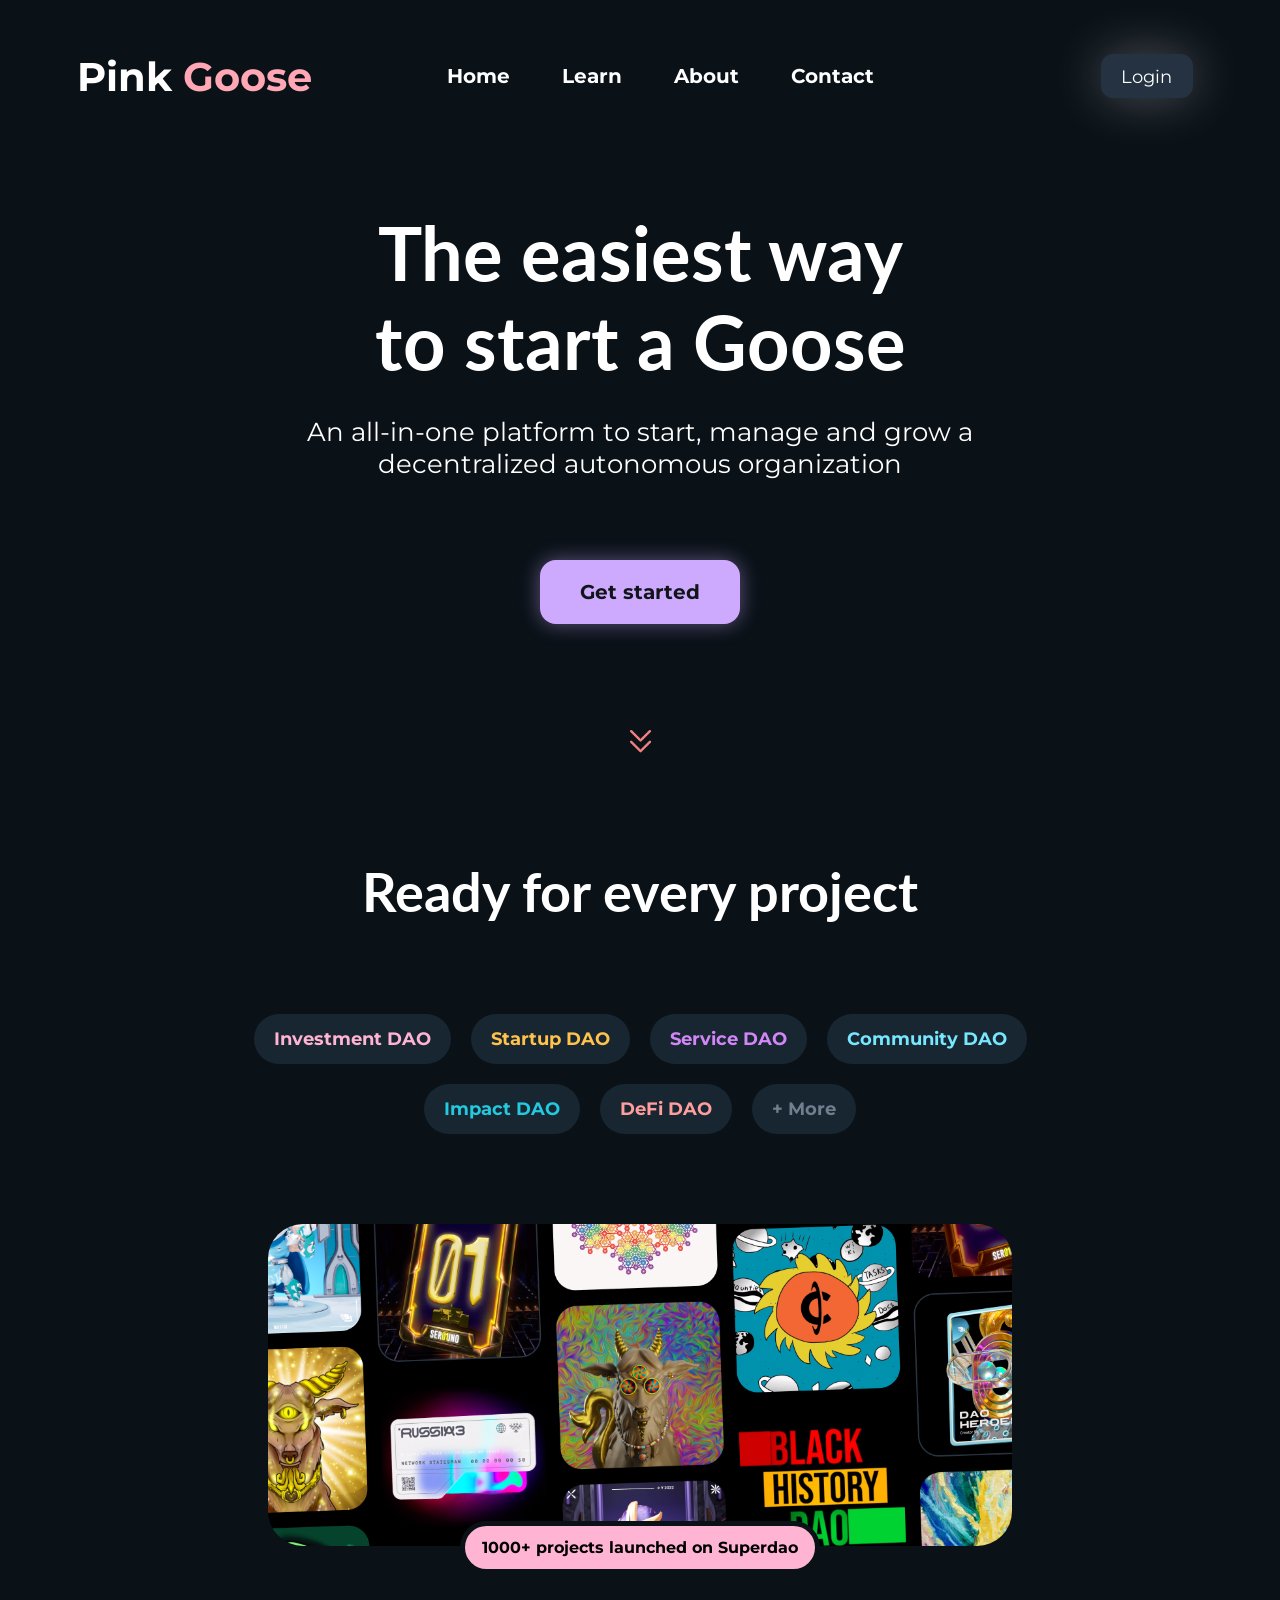
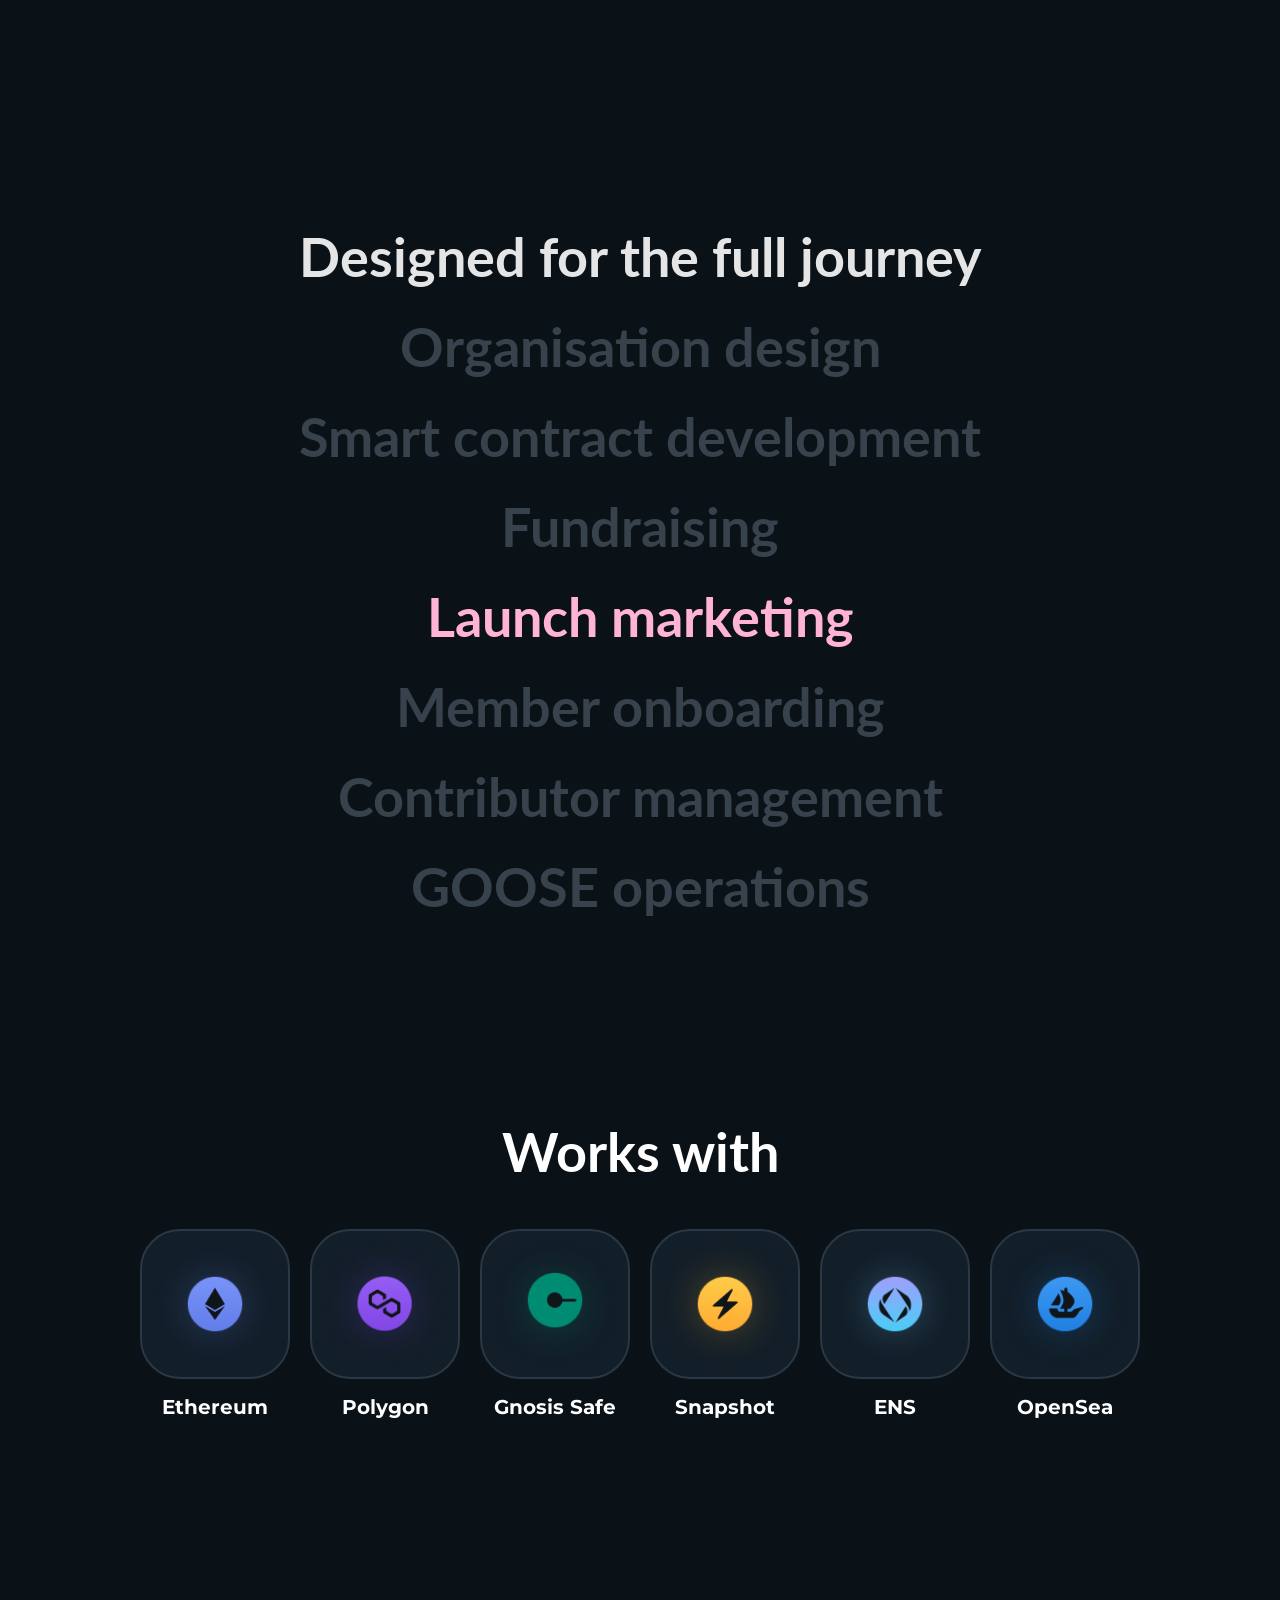
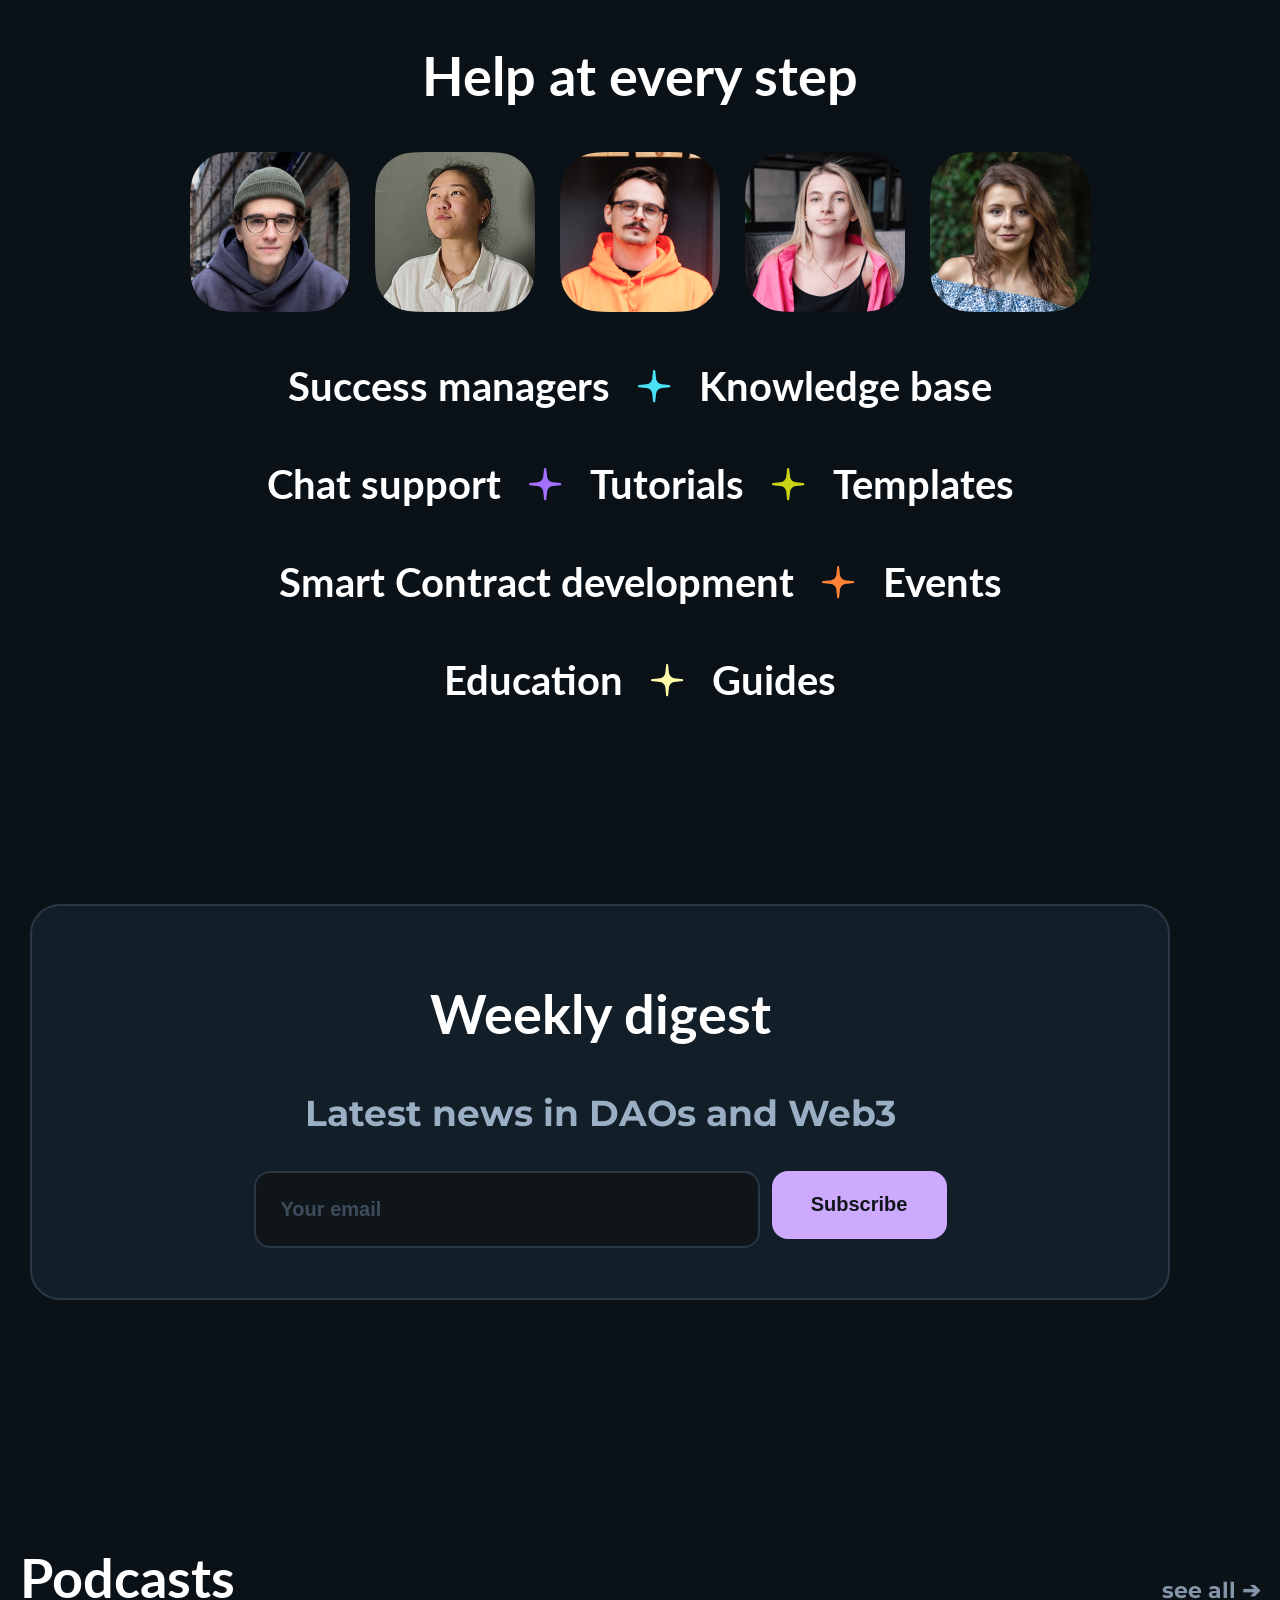
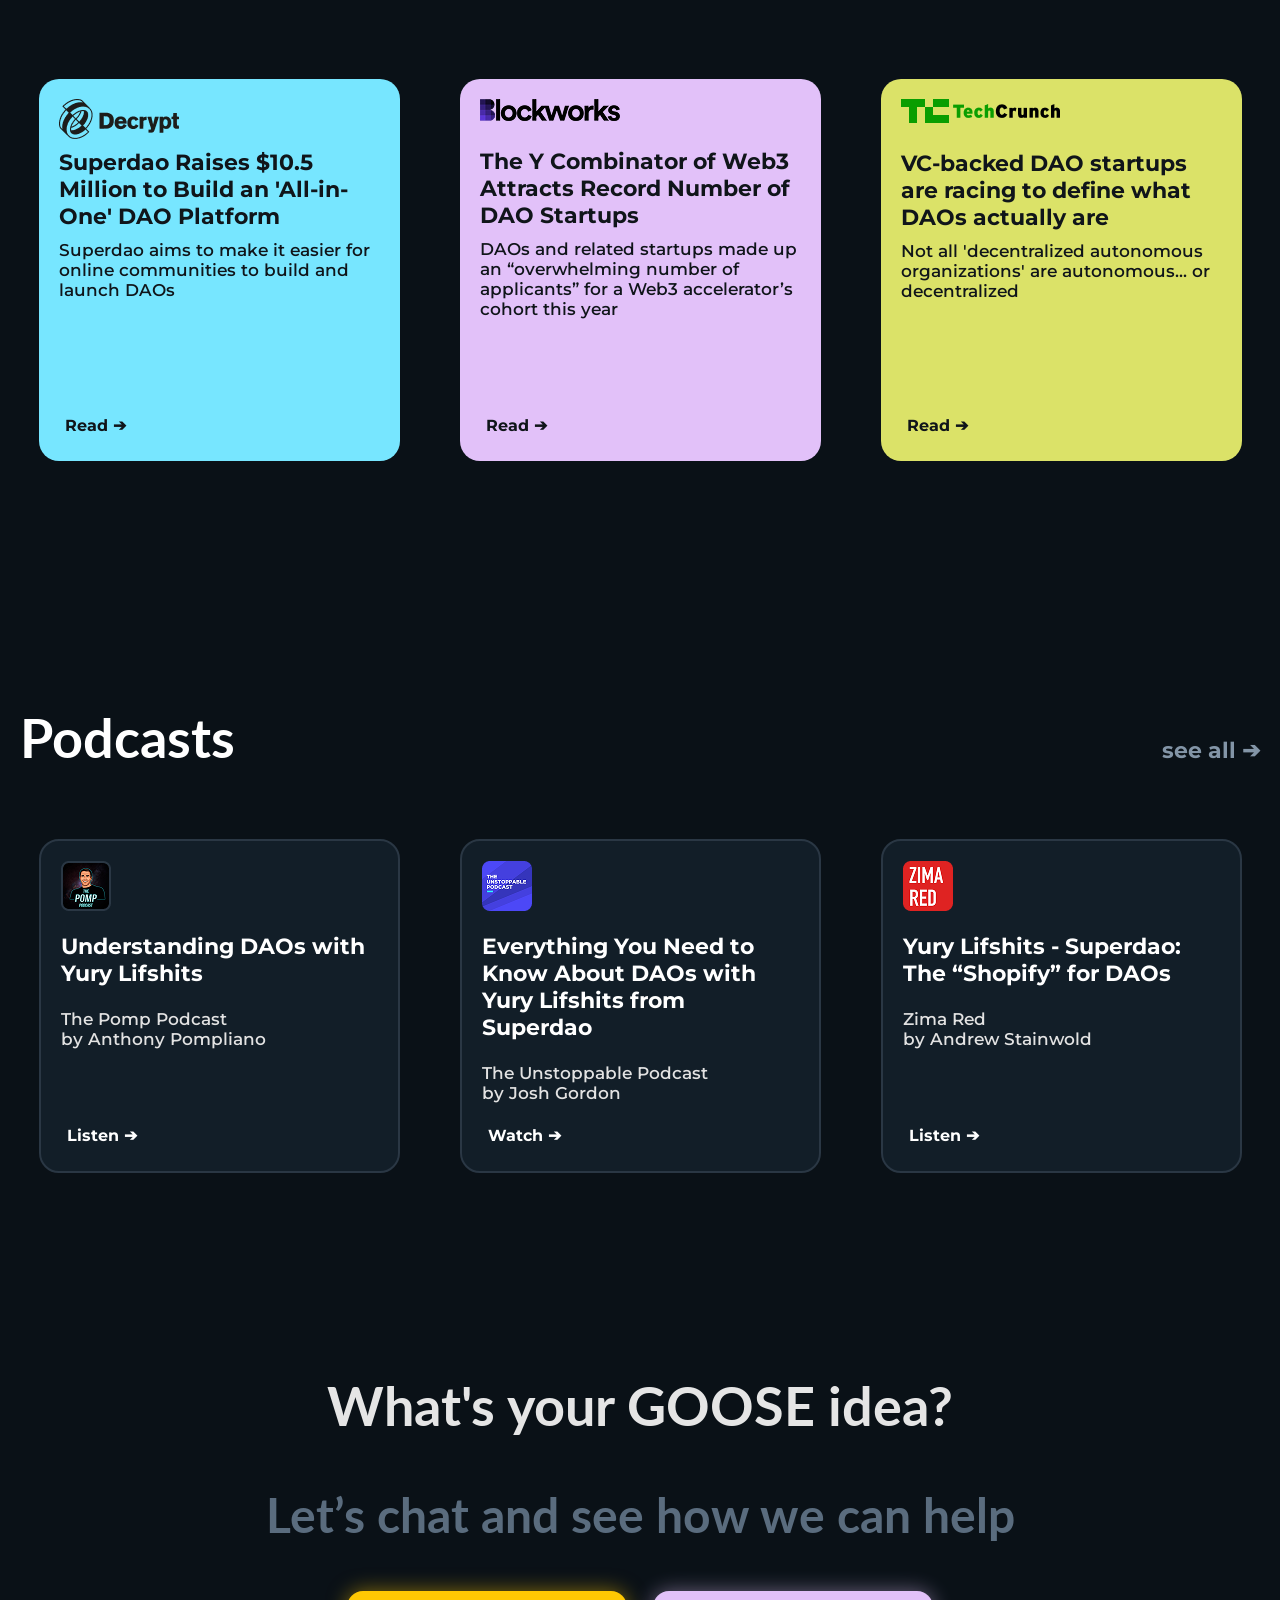
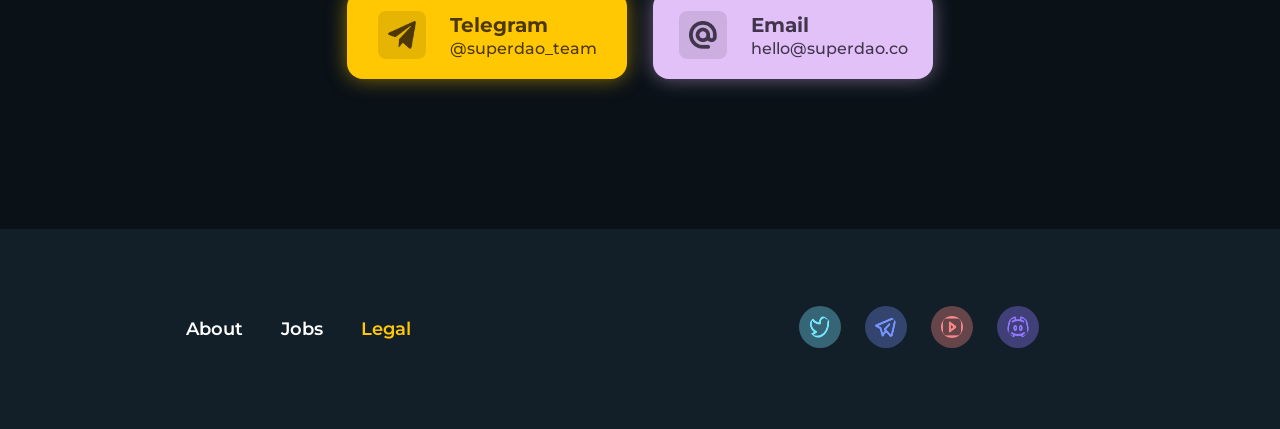
==== commit 601ac272: "visual part of site build complete" ====
--- a/index.html
+++ b/index.html
@@ -10,202 +10,204 @@
     <link href="https://fonts.googleapis.com/css2?family=Lato:ital,wght@0,100;0,300;0,400;0,700;0,900;1,100;1,300;1,400;1,700;1,900&family=Montserrat:ital,wght@0,100..900;1,100..900&display=swap" rel="stylesheet">
 </head>
 <body>
-    <header>
-        <nav class="nav-links">
-            <a href="" class="logo">Pink <span class="goose-pink">Goose</span></a>
-            <div class="nav-buttons-group">
-                <a class="home-button nav-buttons" href="index.html">Home</a>
-                <a class="learn-button nav-buttons" href="learn.html">Learn</a>
-                <a class="about-button nav-buttons" href="about.html">About</a>
-                <a class="contact-button nav-buttons" href="contact.html">Contact</a>   
+    <div class=" page-margins">
+        <header>
+            <nav class="nav-links">
+                <a href="" class="logo">Pink <span class="goose-pink">Goose</span></a>
+                <div class="nav-buttons-group">
+                    <a class="nav-buttons" href="index.html">Home</a>
+                    <a class="nav-buttons" href="learn.html">Learn</a>
+                    <a class="nav-buttons" href="about.html">About</a>
+                    <a class="nav-buttons" href="contact.html">Contact</a>   
+                </div>
+                <a class="login-button" href="">Login</a>
+            </nav>
+        </header>
+        <main>
+            <div class="hero">
+                <h1 class="main-title-tekst">The easiest way to start a Goose</h1>
+                <p class="hero-bio">An all-in-one platform to start, manage and grow a decentralized autonomous organization</p>
+                <a class="get-started-button" href="">Get started</a>
             </div>
-            <a class="login-button" href="">Login</a>
-        </nav>
-    </header>
-    <main>
-        <div class="hero">
-            <h1 class="main-title-tekst">The easiest way to start a Goose</h1>
-            <p class="hero-bio">An all-in-one platform to start, manage and grow a decentralized autonomous organization</p>
-            <a class="get-started-button" href="">Get started</a>
-        </div>
-        <section>
-            <img class="arrows-img" src="assets/double-down-arrows.png" alt="dubble down arrows">
-        </section>
-        <section id="about">
-            <h2 class="h2-section1-text">Ready for every project</h2 >
-                <ul class="DAO-labels-container">
-                    <li class="label-invest labels">Investment DAO</li>
-                    <li class="label-startup labels">Startup DAO</li>
-                    <li class="label-service labels">Service DAO</li>
-                    <li class="label-community labels">Community DAO</li>
-                    <li class="label-impact labels">Impact DAO</li>
-                    <li class="label-deFi labels">DeFi DAO</li>
-                    <li class="label-more labels">+ More</li>
-                </ul>
-        </section>
-        <section>
-            <div class="projects">
-                <img class="projects-img" src="assets/projects-img.png" alt="projects-img">
-                <p class="projects-superdoa">1000+ projects launched on Superdao</p>
+            <section>
+                <img class="arrows-img" src="assets/double-down-arrows.png" alt="dubble down arrows">
+            </section>
+            <section id="about">
+                <h2 class="h2-section1-text">Ready for every project</h2 >
+                    <ul class="DAO-labels-container">
+                        <li class="label-invest labels">Investment DAO</li>
+                        <li class="label-startup labels">Startup DAO</li>
+                        <li class="label-service labels">Service DAO</li>
+                        <li class="label-community labels">Community DAO</li>
+                        <li class="label-impact labels">Impact DAO</li>
+                        <li class="label-deFi labels">DeFi DAO</li>
+                        <li class="label-more labels">+ More</li>
+                    </ul>
+            </section>
+            <section>
+                <div class="projects">
+                    <img class="projects-img" src="assets/projects-img.png" alt="projects-img">
+                    <p class="projects-superdoa">1000+ projects launched on Superdao</p>
+                </div>
+                    <div class="backlight-superdoa"></div>
+                <section class="the-journey">
+                    <p class="designed-sentence sentences">Designed for the full journey</p>
+                    <p class="organization-sentence sentences">Organisation design</p>
+                    <p class="smart-sentence sentences">Smart contract development</p>
+                    <p  class="fundraising-sentence sentences">Fundraising</p>
+                    <p class="launch-sentence sentences">Launch marketing</p>
+                    <p class="member-sentence sentences">Member onboarding</p>
+                    <p class="contributor-sentence sentences">Contributor management</p>
+                    <p class="goose-sentence sentences">GOOSE operations</p>
+                </section>
+            </section>
+            <section class="works-with-sec">
+                <h2 class="works-with">Works with</h2>
+                <div class="backlight-blocks"></div>
+                <div class="blocks">
+                    <div>
+                        <img class="block" src="assets/Icon_ethereum.png" alt="Ethereum icon">
+                        <h3 class="block-label">Ethereum</h3>
+                    </div>
+                    <div>
+                        <img class="block" src="assets/Icon_polygon.png" alt="Polygon icon">
+                        <h3 class="block-label">Polygon</h3>
+                    </div>
+                    <div>
+                        <img class="block" src="assets/Icon_gnosis-safe.png" alt="Gnosis Safe icon">
+                        <h3 class="block-label">Gnosis Safe</h3>
+                    </div>
+                    <div>
+                        <img class="block" src="assets/Icon_snapshot.png" alt="Snapshot icon">
+                        <h3 class="block-label">Snapshot</h3>
+                    </div>
+                    <div>
+                        <img class="block" src="assets/Avatar.png" alt="ENS icon">
+                        <h3 class="block-label">ENS</h3>
+                    </div>
+                    <div>
+                        <img class="block" src="assets/icon_opensea.png" alt="OpenSea icon">
+                        <h3 class="block-label">OpenSea</h3>
+                    </div>
+                </div>
+            </section>
+            <section class="team-sec">
+                <h2 class="help-at-every-step">Help at every step</h2>
+                <div class="team-members">
+                    <img src="assets/team-member1.png" alt="team member1" class="team-member">
+                    <img src="assets/team-member2.png" alt="team member2" class="team-member">
+                    <img src="assets/team-member3.png" alt="team member3" class="team-member">
+                    <img src="assets/team-member4.png" alt="team member4" class="team-member">
+                    <img src="assets/team-member5.png" alt="team member5" class="team-member">
+                </div>
+                <p class="team-text">Success managers <img src="assets/blue-star-inline.png" alt="blue small star"> Knowledge base</p>
+                <p class="team-text">Chat support <img src="assets/purple-star-inline.png" alt="purple small star"> Tutorials <img src="assets/green-star-inline.png" alt="green small star"> Templates</p>
+                <p class="team-text">Smart Contract development <img src="assets/orange-star-inline.png" alt="orange small star"> Events</p>
+                <p class="team-text">Education <img src="assets/yellow-star-inline.png" alt="yellow small star"> Guides</p>
+            </section>
+            <section>
+                <div class="news-form-div">
+                    <div class="text-align-class">
+                        <h2 class="news-form-h2">Weekly digest</h2>
+                        <h3 class="Latest-news-h3">Latest news in DAOs and Web3</h3>
+                    </div>
+                    <form class="row">
+                        <input class="input-box" type="email" placeholder="Your email" name="Email" required>
+                        <button class="submit-button" type="submit">Subscribe</button>
+                    </form>
+                </div>
+            </section>
+            <section class="press-and-pod-sec">
+                <div class="pos-h2-and-h3-press-and-pod-sec">
+                    <h2 class="h2-press-and-pod-sec">Podcasts</h2>
+                    <a class="see-all" href="">see all ➔</a>
+                </div>
+                <div class="divs-container-press-sec">
+                    <div class="decrypt divs-press-sec">
+                        <img src="assets/Decrypt-logo.png" alt="Decrypt logo">
+                        <h3 class="divs-h3 divs-h3-decrypt">Superdao Raises $10.5 Million to Build an 'All-in-One' DAO Platform</h3>
+                        <p class="divs-p-press-sec">Superdao aims to make it easier for online communities to build and launch DAOs</p>
+                        <a class="divs-read" href="https://decrypt.co/">Read ➔</a>
+                    </div>
+                    <div class="blockworks divs-press-sec">
+                        <img src="assets/Blockworks-logo.png" alt="Blockworks logo">
+                        <h3 class="divs-h3 divs-h3-techcrunch">The Y Combinator of Web3 Attracts Record Number of DAO Startups</h3>
+                        <p class="divs-p-press-sec">DAOs and related startups made up an “overwhelming number of applicants” for a Web3 accelerator’s cohort this year</p>
+                        <a class="divs-read" href="https://blockworks.com/">Read ➔</a>
+                    </div>
+                    <div class="techcrunch divs-press-sec">
+                        <img src="assets/TechCrunch-logo.png" alt="TechCrunch-logo">
+                        <h3 class="divs-h3 divs-h3-blockworks">VC-backed DAO startups are racing to define what DAOs actually are</h3>
+                        <p class="divs-p-press-sec">Not all 'decentralized autonomous organizations' are autonomous... or decentralized</p>
+                        <a class="divs-read" href="https://techcrunch.com/">Read ➔</a>
+                    </div>
+                </div>
+            </section>
+            <section class="press-and-pod-sec">
+                <div class="pos-h2-and-h3-press-and-pod-sec">
+                    <h2 class="h2-press-and-pod-sec">Podcasts</h2>
+                    <a class="see-all" href="">see all ➔</a>
+                </div>
+                <div class="divs-container-pod-sec">
+                    <div class="divs-pod-sec">
+                        <img src="assets/the-pomp-podcast.png" alt="Decrypt logo">
+                        <h3 class="divs-h3">Understanding DAOs with Yury Lifshits</h3>
+                        <p class="divs-p-pod-sec">The Pomp Podcast</p>
+                        <p class="divs-p-pod-sec">by Anthony Pompliano</p>                        
+                        <a class="divs-read" href="https://open.spotify.com/show/0bn8XQHWGxXULjhp1jRmOJ">Listen ➔</a>
+                    </div>
+                    <div class="divs-pod-sec">
+                        <img src="assets/the-unstoppable-podcast.png" alt="Blockworks logo">
+                        <h3 class="divs-h3">Everything You Need to Know About DAOs with Yury Lifshits from Superdao</h3>
+                        <p class="divs-p-pod-sec">The Unstoppable Podcast</p>
+                        <p class="divs-p-pod-sec">by Josh Gordon</p>                        
+                        <a class="divs-read" href="https://open.spotify.com/show/1DgJYddsVTlhK7RghiASh5">Watch ➔</a>
+                    </div>
+                    <div class="divs-pod-sec">
+                        <img src="assets/zimma-red.png" alt="TechCrunch-logo">
+                        <h3 class="divs-h3">Yury Lifshits - Superdao: The “Shopify” for DAOs</h3>
+                        <p class="divs-p-pod-sec">Zima Red</p>
+                        <p class="divs-p-pod-sec">by Andrew Stainwold</p>                        
+                        <a class="divs-read" href="https://open.spotify.com/show/2LcySlifxkbbHUwJKzvfU4">Listen ➔</a>
+                    </div>
+                </div>
+            </section>
+            <section class="contact-hero">
+                <h2 class="contact-h2">What's your GOOSE idea?</h2>
+                <h3 class="contact-h3">Let’s chat and see how we can help</h3>
+                <div class="contact-options">
+                    <a class="contact-card telegram-card" href="https://web.telegram.org/">
+                        <img class="contact-icon" src="assets/telegram-icon.png" alt="Telegram icon">
+                        <div class="contact-copy">
+                            <h4 class="contact-label">Telegram</h4>
+                            <p class="contact-handle">@superdao_team</p>
+                        </div>
+                    </a>
+                    <a class="contact-card email-card" href="mailto:hello@superdao.co">
+                        <img class="contact-icon" src="assets/@-icon.png" alt="Email icon">
+                        <div class="contact-copy">
+                            <h4 class="contact-label">Email</h4>
+                            <p class="contact-handle">hello@superdao.co</p>
+                        </div>
+                    </a>
+                </div>
+            </section>
+        </main>
+        <footer>
+            <div class="footer-box">
+                <nav>
+                    <a class="about-button-ft footer-button" href="about.html">About</a>
+                    <a class="jobs-button-ft footer-button" href="">Jobs</a>
+                    <a class="legal-button-ft footer-button" href="">Legal</a>
+                </nav>
+                <div class="socials">
+                    <a class="x-img all-social-icons" href="https://x.com/"> <img src="assets/twitter-outline.png" alt="twitter icon"></a> 
+                    <a class="msg-img all-social-icons" href="https://web.whatsapp.com/"> <img src="assets/message-outline.png" alt="messages icon"></a>
+                    <a class="yt-img all-social-icons" href="https://www.youtube.com/"> <img src="assets/youtube-outline.png" alt="youtube icon"></a>
+                    <a class="dc-img all-social-icons" href="https://discord.com/"> <img src="assets/discord-outline.png" alt="discord icon"></a>
+                </div>
             </div>
-                <div class="backlight-superdoa"></div>
-            <section class="the-journey">
-                <p class="designed-sentence sentences">Designed for the full journey</p>
-                <p class="organization-sentence sentences">Organisation design</p>
-                <p class="smart-sentence sentences">Smart contract development</p>
-                <p  class="fundraising-sentence sentences">Fundraising</p>
-                <p class="launch-sentence sentences">Launch marketing</p>
-                <p class="member-sentence sentences">Member onboarding</p>
-                <p class="contributor-sentence sentences">Contributor management</p>
-                <p class="goose-sentence sentences">GOOSE operations</p>
-            </section>
-        </section>
-        <section class="works-with-sec">
-            <h2 class="works-with">Works with</h2>
-            <div class="backlight-blocks"></div>
-            <div class="blocks">
-                <div>
-                    <img class="block" src="assets/Icon_ethereum.png" alt="Ethereum icon">
-                    <h3 class="block-label">Ethereum</h3>
-                </div>
-                <div>
-                    <img class="block" src="assets/Icon_polygon.png" alt="Polygon icon">
-                    <h3 class="block-label">Polygon</h3>
-                </div>
-                <div>
-                    <img class="block" src="assets/Icon_gnosis-safe.png" alt="Gnosis Safe icon">
-                    <h3 class="block-label">Gnosis Safe</h3>
-                </div>
-                <div>
-                    <img class="block" src="assets/Icon_snapshot.png" alt="Snapshot icon">
-                    <h3 class="block-label">Snapshot</h3>
-                </div>
-                <div>
-                    <img class="block" src="assets/Avatar.png" alt="ENS icon">
-                    <h3 class="block-label">ENS</h3>
-                </div>
-                <div>
-                    <img class="block" src="assets/icon_opensea.png" alt="OpenSea icon">
-                    <h3 class="block-label">OpenSea</h3>
-                </div>
-            </div>
-        </section>
-        <section class="team-sec">
-            <h2 class="help-at-every-step">Help at every step</h2>
-            <div class="team-members">
-                <img src="assets/team-member1.png" alt="team member1" class="team-member">
-                <img src="assets/team-member2.png" alt="team member2" class="team-member">
-                <img src="assets/team-member3.png" alt="team member3" class="team-member">
-                <img src="assets/team-member4.png" alt="team member4" class="team-member">
-                <img src="assets/team-member5.png" alt="team member5" class="team-member">
-            </div>
-            <p class="team-text">Success managers <img src="assets/blue-star-inline.png" alt="blue small star"> Knowledge base</p>
-            <p class="team-text">Chat support <img src="assets/purple-star-inline.png" alt="purple small star"> Tutorials <img src="assets/green-star-inline.png" alt="green small star"> Templates</p>
-            <p class="team-text">Smart Contract development <img src="assets/orange-star-inline.png" alt="orange small star"> Events</p>
-            <p class="team-text">Education <img src="assets/yellow-star-inline.png" alt="yellow small star"> Guides</p>
-        </section>
-        <section>
-            <div class="news-form-div">
-                <div class="text-align-class">
-                    <h2 class="news-form-h2">Weekly digest</h2>
-                    <h3 class="Latest-news-h3">Latest news in DAOs and Web3</h3>
-                </div>
-                <form class="row">
-                    <input class="email-sub-box" type="email" placeholder="Your email" name="Email" required>
-                    <button class="sub-button" type="submit">Subscribe</button>
-                </form>
-            </div>
-        </section>
-        <section class="press-and-pod-sec">
-            <div class="pos-h2-and-h3-press-and-pod-sec">
-                <h2 class="h2-press-and-pod-sec">Podcasts</h2>
-                <a class="see-all" href="">see all ➔</a>
-            </div>
-            <div class="divs-container-press-sec">
-                <div class="decrypt divs-press-sec">
-                    <img src="assets/Decrypt-logo.png" alt="Decrypt logo">
-                    <h3 class="divs-h3 divs-h3-decrypt">Superdao Raises $10.5 Million to Build an 'All-in-One' DAO Platform</h3>
-                    <p class="divs-p-press-sec">Superdao aims to make it easier for online communities to build and launch DAOs</p>
-                    <a class="divs-read" href="">Read ➔</a>
-                </div>
-                <div class="blockworks divs-press-sec">
-                    <img src="assets/Blockworks-logo.png" alt="Blockworks logo">
-                    <h3 class="divs-h3 divs-h3-techcrunch">The Y Combinator of Web3 Attracts Record Number of DAO Startups</h3>
-                    <p class="divs-p-press-sec">DAOs and related startups made up an “overwhelming number of applicants” for a Web3 accelerator’s cohort this year</p>
-                    <a class="divs-read" href="">Read ➔</a>
-                </div>
-                <div class="techcrunch divs-press-sec">
-                    <img src="assets/TechCrunch-logo.png" alt="TechCrunch-logo">
-                    <h3 class="divs-h3 divs-h3-blockworks">VC-backed DAO startups are racing to define what DAOs actually are</h3>
-                    <p class="divs-p-press-sec">Not all 'decentralized autonomous organizations' are autonomous... or decentralized</p>
-                    <a class="divs-read" href="">Read ➔</a>
-                </div>
-            </div>
-        </section>
-        <section class="press-and-pod-sec">
-            <div class="pos-h2-and-h3-press-and-pod-sec">
-                <h2 class="h2-press-and-pod-sec">Podcasts</h2>
-                <a class="see-all" href="">see all ➔</a>
-            </div>
-            <div class="divs-container-pod-sec">
-                <div class="divs-pod-sec">
-                    <img src="assets/the-pomp-podcast.png" alt="Decrypt logo">
-                    <h3 class="divs-h3">Understanding DAOs with Yury Lifshits</h3>
-                    <p class="divs-p-pod-sec">The Pomp Podcast</p>
-                    <p class="divs-p-pod-sec">by Anthony Pompliano</p>                        
-                    <a class="divs-read" href="">Listen ➔</a>
-                </div>
-                <div class="divs-pod-sec">
-                    <img src="assets/the-unstoppable-podcast.png" alt="Blockworks logo">
-                    <h3 class="divs-h3">Everything You Need to Know About DAOs with Yury Lifshits from Superdao</h3>
-                    <p class="divs-p-pod-sec">The Unstoppable Podcast</p>
-                    <p class="divs-p-pod-sec">by Josh Gordon</p>                        
-                    <a class="divs-read" href="">Watch ➔</a>
-                </div>
-                <div class="divs-pod-sec">
-                    <img src="assets/zimma-red.png" alt="TechCrunch-logo">
-                    <h3 class="divs-h3">Yury Lifshits - Superdao: The “Shopify” for DAOs</h3>
-                    <p class="divs-p-pod-sec">Zima Red</p>
-                    <p class="divs-p-pod-sec">by Andrew Stainwold</p>                        
-                    <a class="divs-read" href="">Listen ➔</a>
-                </div>
-            </div>
-        </section>
-        <section class="contact-hero">
-            <h2 class="contact-h2">What's your GOOSE idea?</h2>
-            <h3 class="contact-h3">Let’s chat and see how we can help</h3>
-            <div class="contact-options">
-                <a class="contact-card telegram-card" href="https://web.telegram.org/">
-                    <img class="contact-icon" src="assets/telegram-icon.png" alt="Telegram icon">
-                    <div class="contact-copy">
-                        <h4 class="contact-label">Telegram</h4>
-                        <p class="contact-handle">@superdao_team</p>
-                    </div>
-                </a>
-                <a class="contact-card email-card" href="mailto:hello@superdao.co">
-                    <img class="contact-icon" src="assets/@-icon.png" alt="Email icon">
-                    <div class="contact-copy">
-                        <h4 class="contact-label">Email</h4>
-                        <p class="contact-handle">hello@superdao.co</p>
-                    </div>
-                </a>
-            </div>
-        </section>
-    </main>
-    <footer>
-        <div class="footer-box">
-            <nav>
-                <a class="about-button-ft footer-button" href="about.html">About</a>
-                <a class="jobs-button-ft footer-button" href="">Jobs</a>
-                <a class="legal-button-ft footer-button" href="">Legal</a>
-            </nav>
-            <div class="socials">
-                <a class="x-img all-social-icons" href="https://x.com/"> <img src="assets/twitter-outline.png" alt="twitter icon"></a> 
-                <a class="msg-img all-social-icons" href="https://web.whatsapp.com/"> <img src="assets/message-outline.png" alt="messages icon"></a>
-                <a class="yt-img all-social-icons" href="https://www.youtube.com/"> <img src="assets/youtube-outline.png" alt="youtube icon"></a>
-                <a class="dc-img all-social-icons" href="https://discord.com/"> <img src="assets/discord-outline.png" alt="discord icon"></a>
-            </div>
-        </div>
-    </footer>
+        </footer>
+    </div>
 </body>
 </html>
--- a/style.css
+++ b/style.css
@@ -36,6 +36,7 @@
     background-color: #0A1117;
     justify-content: space-around;
     flex-wrap: wrap;
+    margin-bottom: 100px;
 }
 
 .nav-buttons-group {
@@ -96,7 +97,6 @@
     max-width: 600px;
     font-size: 74px;
     margin: 0 auto;
-    margin-top: 100px;
     color: white;
 }
 
@@ -128,8 +128,8 @@
     font-size: 20px;
     width: 200px;
     font-weight: bold;
-    box-shadow: 0px 5px 20px #cdaaff73;
-    transition: transform 0.25s ease, drop-shadow 0.25s ease, background-color 0.25s ease;
+    box-shadow: 0px 0px 20px #cdaaff73;
+    transition: transform 0.25s ease, box-shadow 0.25s ease, background-color 0.25s ease;
     text-decoration: none;
     color: #10151A;
 }
@@ -138,7 +138,7 @@
     cursor: pointer;
     background-color: #dec7ff;
     transform: scale(1.1);
-    filter: drop-shadow(0px 1px 15px #ffd50091);
+    box-shadow: 0px 0px 20px #cdaaff;
 }
 
 .arrows-img {
@@ -449,7 +449,7 @@
     gap: 12px;
 }
 
-.email-sub-box {
+.input-box {
     color: white;
     background-color: #10151A;
     border: 2px solid #2A3744;
@@ -458,14 +458,23 @@
     width: 100%;
     max-width: 506px;
     justify-self: left;
-    font-size: 16px;
-}
-
-.sub-button {
+    font-size: 20px;
+    font-weight: bold;
+    margin-bottom: 20px;
+    font-family: "monserrat", Arial;
+}
+
+.input-box::placeholder {
+    color: #3D4C5B
+}
+
+.submit-button {
     padding: 20px;
     border-radius: 16px;
     background-color: #CEAAFF;
     max-width: 175px;
+    max-height: 68px;
+    height: 100%;
     width: 100%;
     height: auto;
     color: #10151A;
@@ -475,7 +484,7 @@
     transition: backround-color 0.2s ease, transform 0.2s ease;
 }
 
-.sub-button:hover {
+.submit-button:hover {
     background-color: #dec7ff;
     cursor: pointer;
     transform: scale(1.1);
@@ -702,13 +711,23 @@
 
 .our-hero-h2 {
     color: white;
+    justify-self: center;
+    display: flex;
+    text-align: center;
+    margin-top: 100px;
+    margin-bottom: 100px;
+    font-size: 54px;
+    font-family: "Lato", Arial;
 }
 
 .our-hero-divs {
-    gap: 12px;
+    gap: 50px;
     flex-direction: row;
     display: flex;
     justify-content: center;
+    flex-wrap: wrap;
+    color: #10151a;
+    margin-bottom: 200px;
 }
 
 .our-hero-div {
@@ -717,6 +736,85 @@
     width: 100%;
     padding: 20px;
     border-radius: 16px;
+}
+
+.contact-img-team {
+    justify-self: center;
+    display: flex;
+}
+
+.team-member-name {
+    font-size: 22px;
+    margin: 0px;
+    margin-top: 20px;
+}
+
+.team-member-role {
+    font-size: 17px;
+    font-weight: 550;
+}
+
+.contact-button {
+    justify-self: right;
+    display: flex;
+    color: #10151a;
+    font-weight: bold;
+    font-size: 16px;
+    text-decoration: none;
+    transition: transform 0.2s;
+}
+
+.contact-button:hover {
+    transform: scale(1.1);
+}
+
+.contact-form-div {
+    max-width: 942px;
+    width: 100%;
+    background-color: #121E28;
+    display: flex;
+    margin: 0 auto;
+    align-items: center;
+    text-align: left;
+    padding: 50px;
+    border-radius: 20px;
+    flex-direction: column;
+    margin-bottom: 100px;
+}
+
+.contact-form-h2 {
+    font-family: "Lato", Arial;
+    color: #ffffff;
+    font-size: 54px;
+    margin-right: 75px;
+}
+
+.select-box {
+    color: #ffffff;
+    background-color: #10151A;
+    border: 2px solid #2A3744;
+    padding: 25px;
+    border-radius: 16px;
+    width: 100%;
+    max-width: 506px;
+    justify-self: left;
+    font-size: 20px;
+    font-weight: bold;
+    margin-bottom: 20px;
+}
+
+.select-box:invalid {
+    color: #3D4C5B;
+}
+
+.select-box option {
+    color: #3D4C5B;
+    background-color: #10151A;
+    font-weight: bold;
+}
+
+.send-button {
+    align-self: flex-end;
 }
 
 .footer-box {
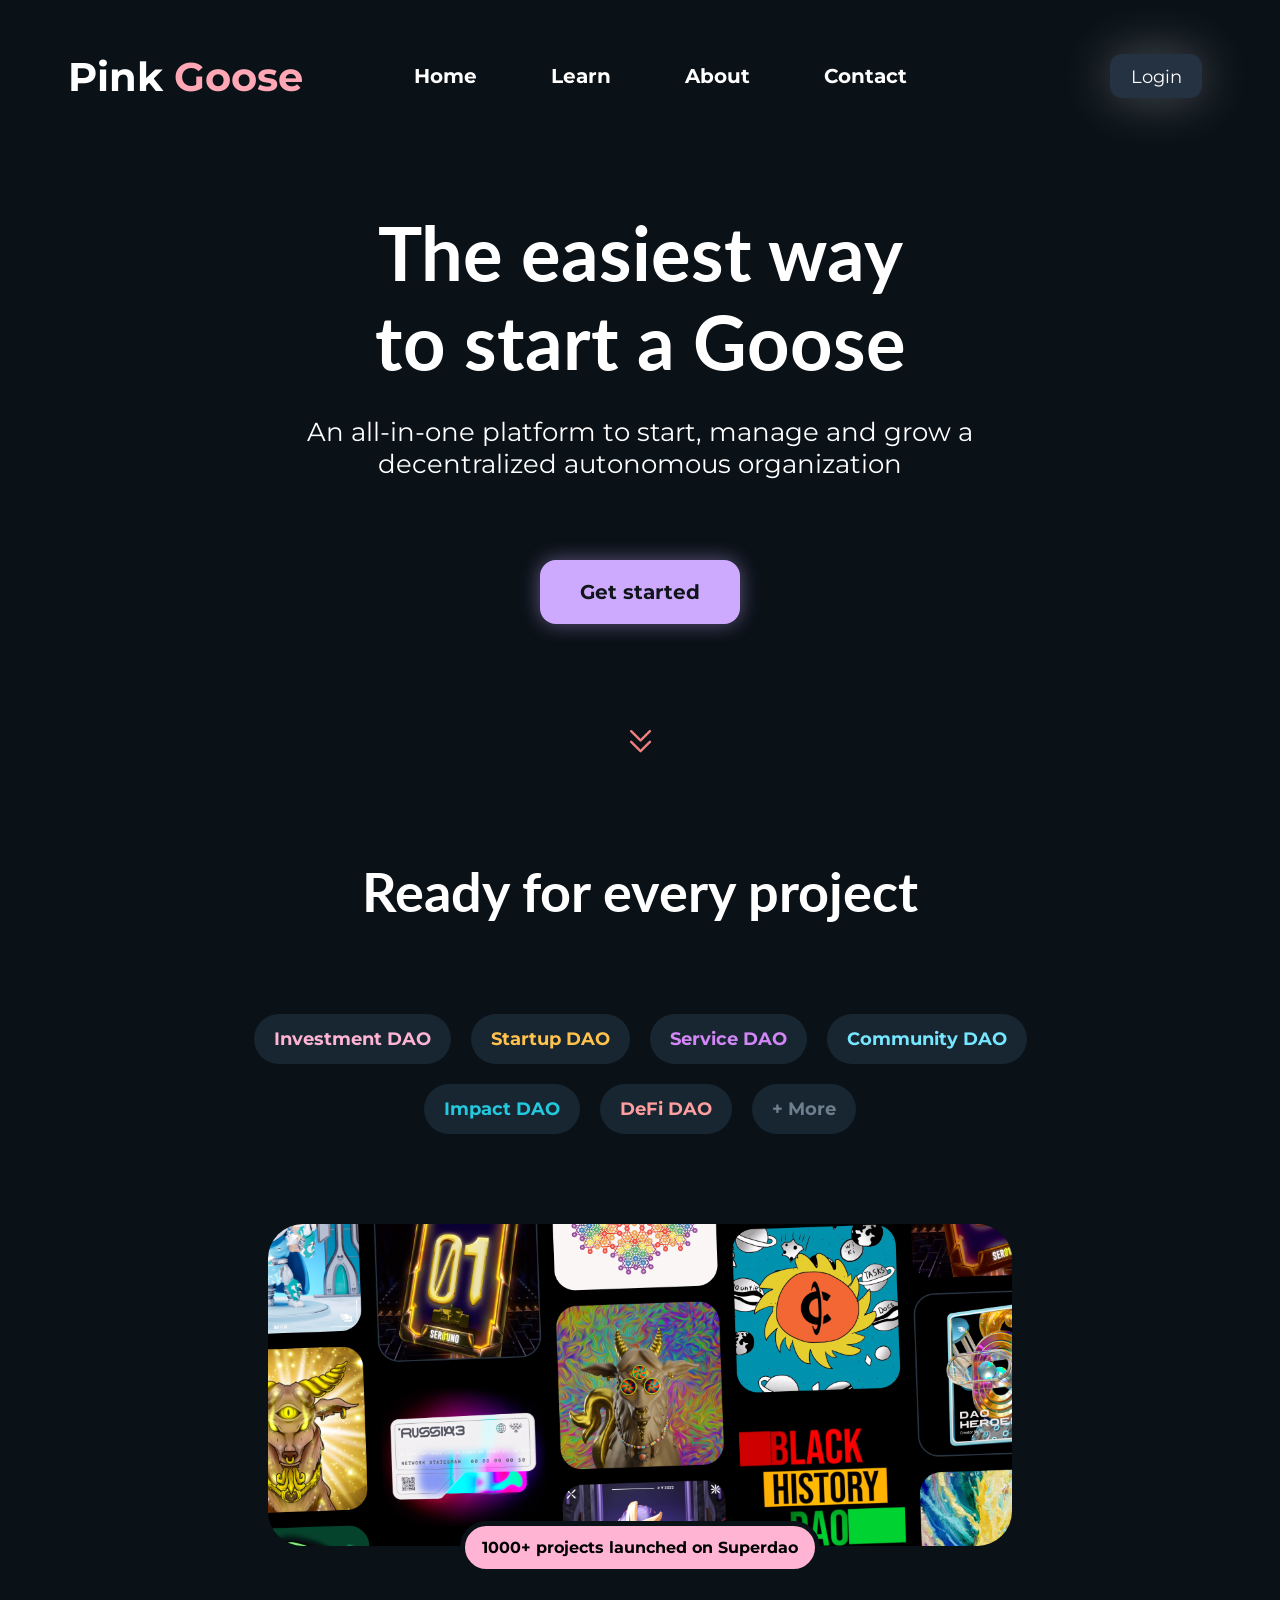
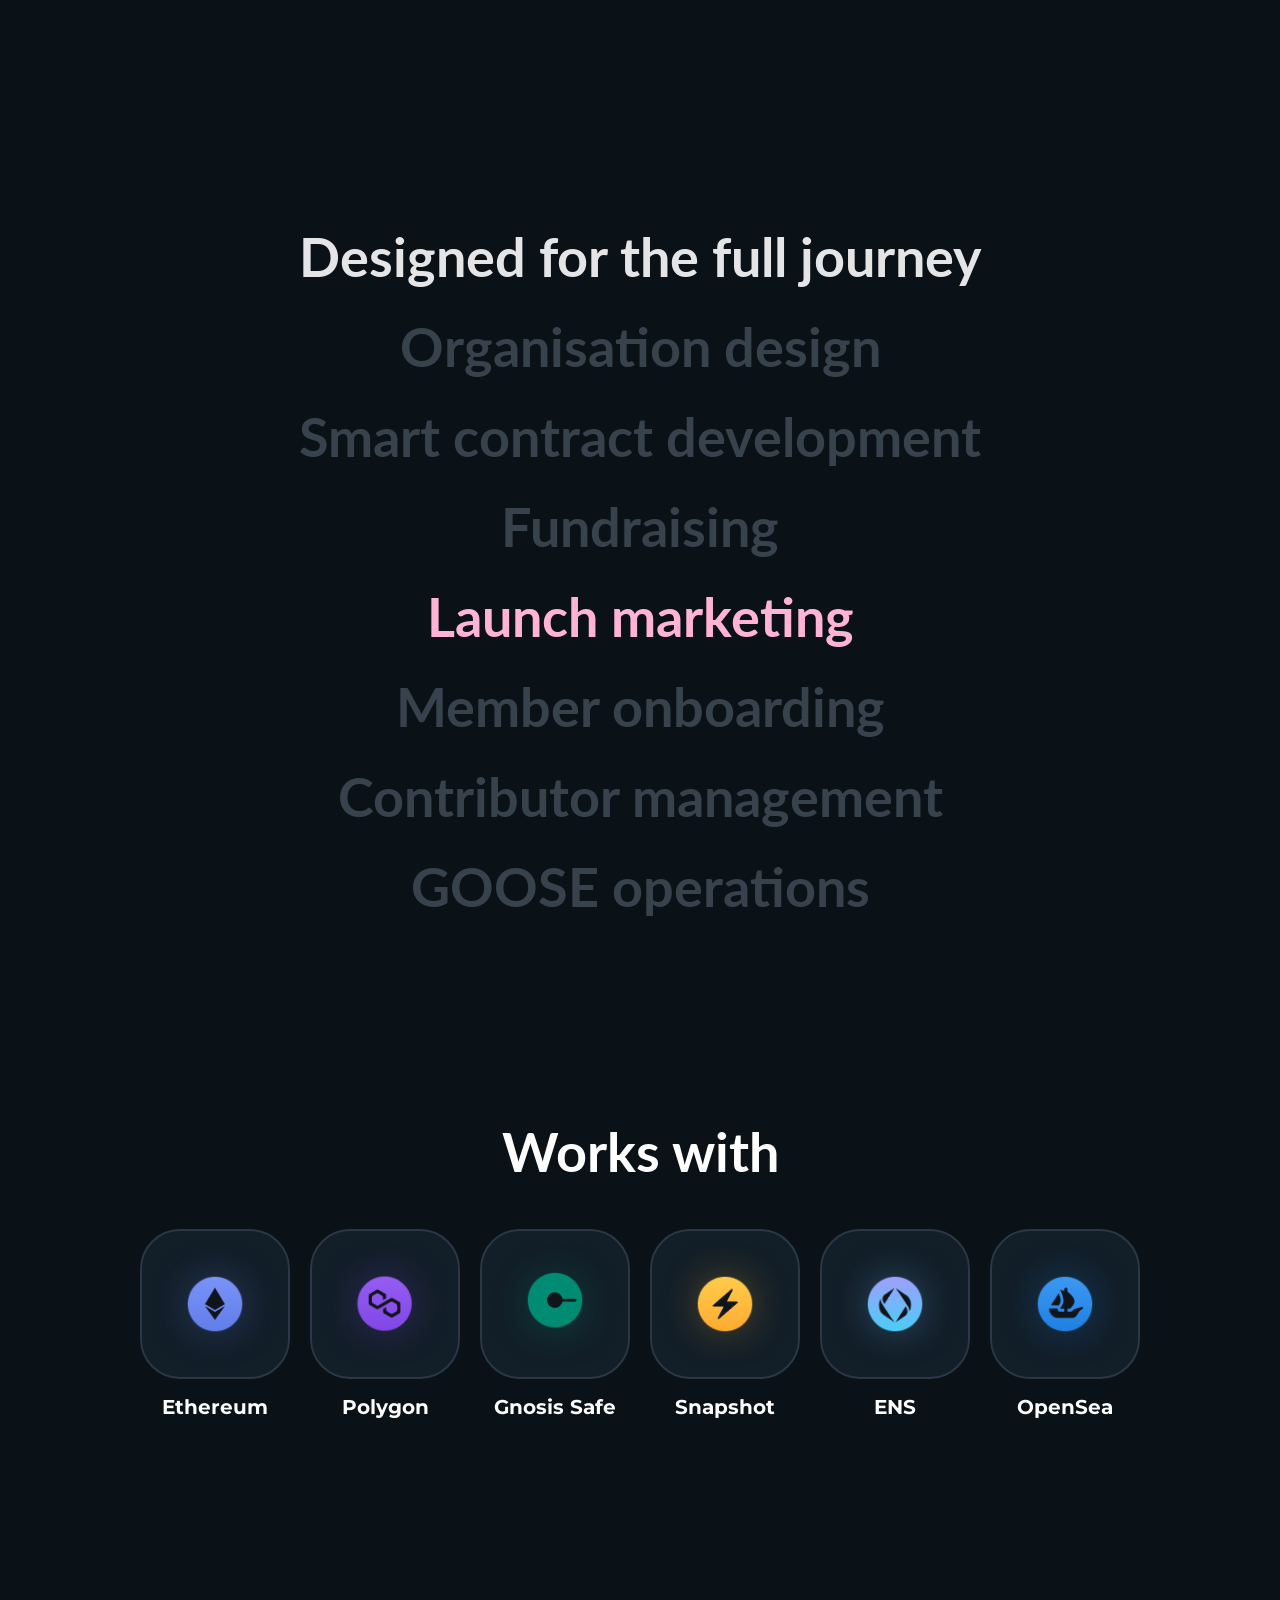
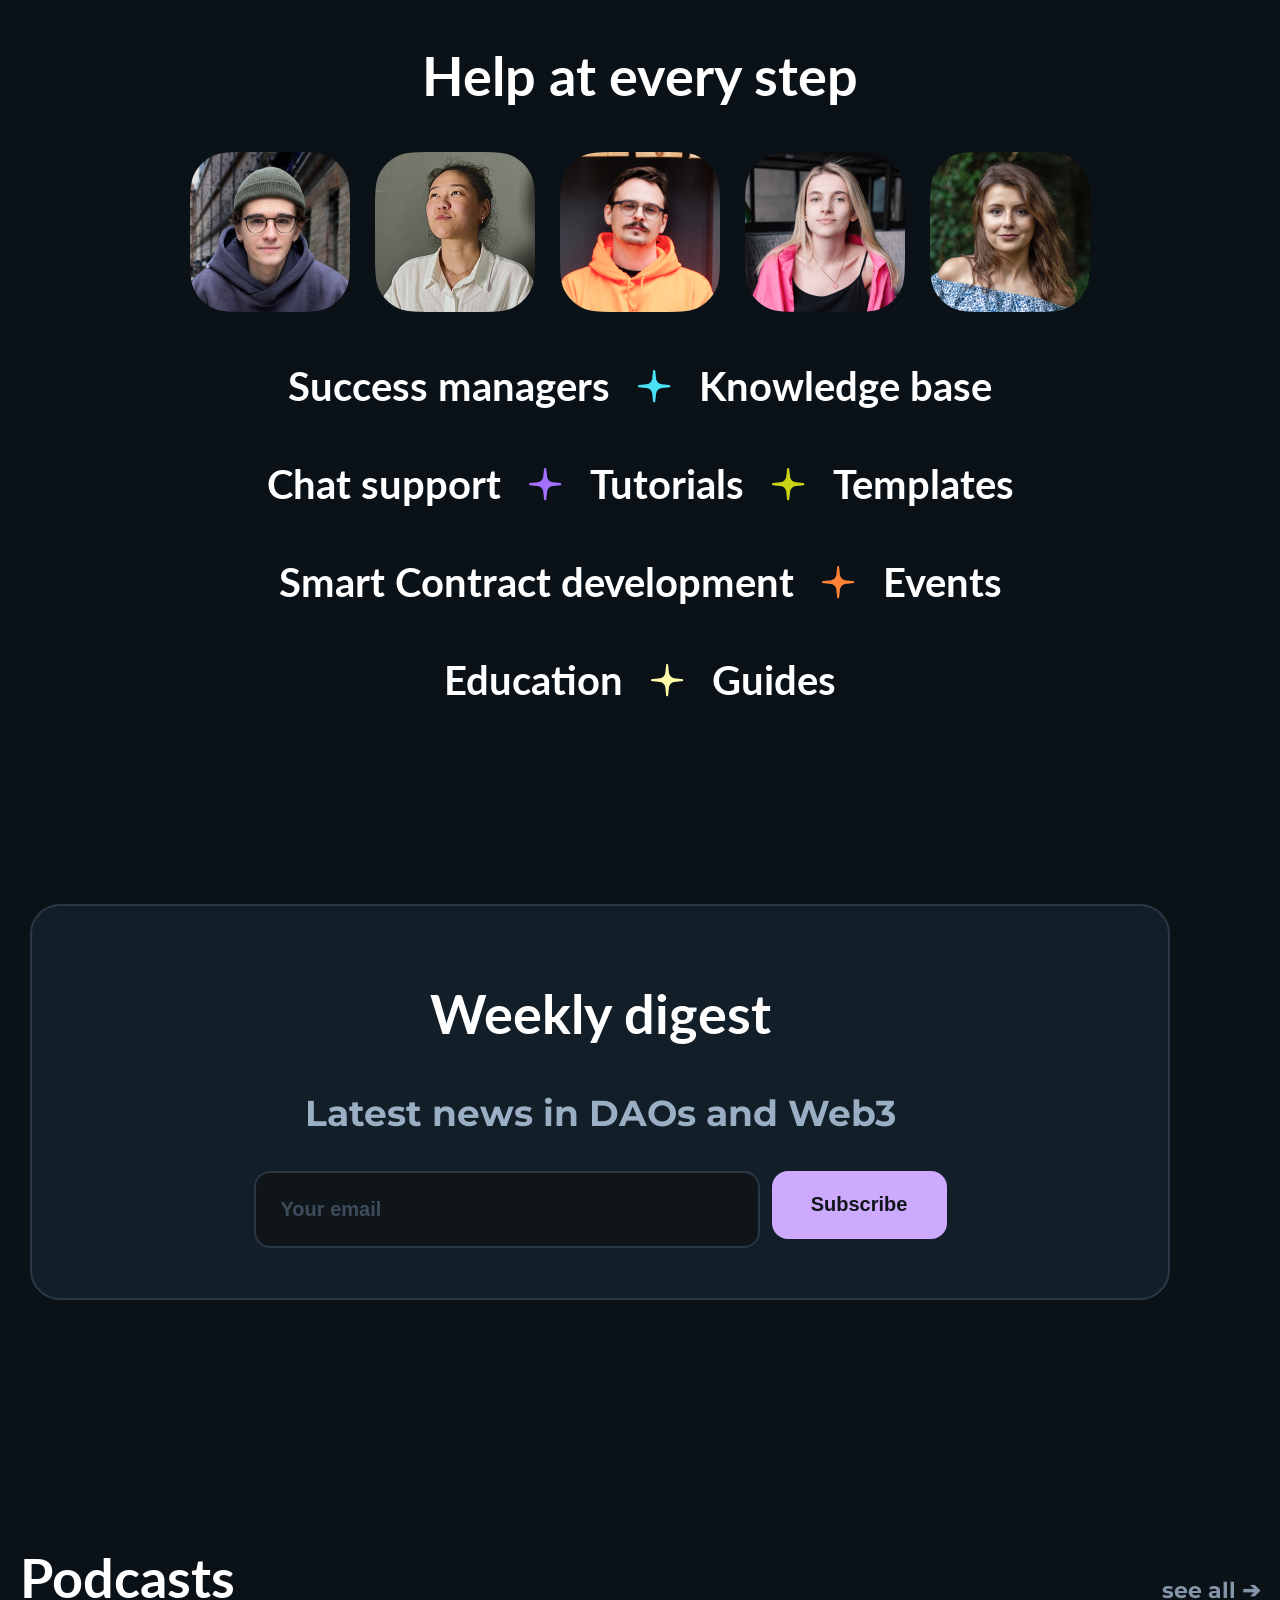
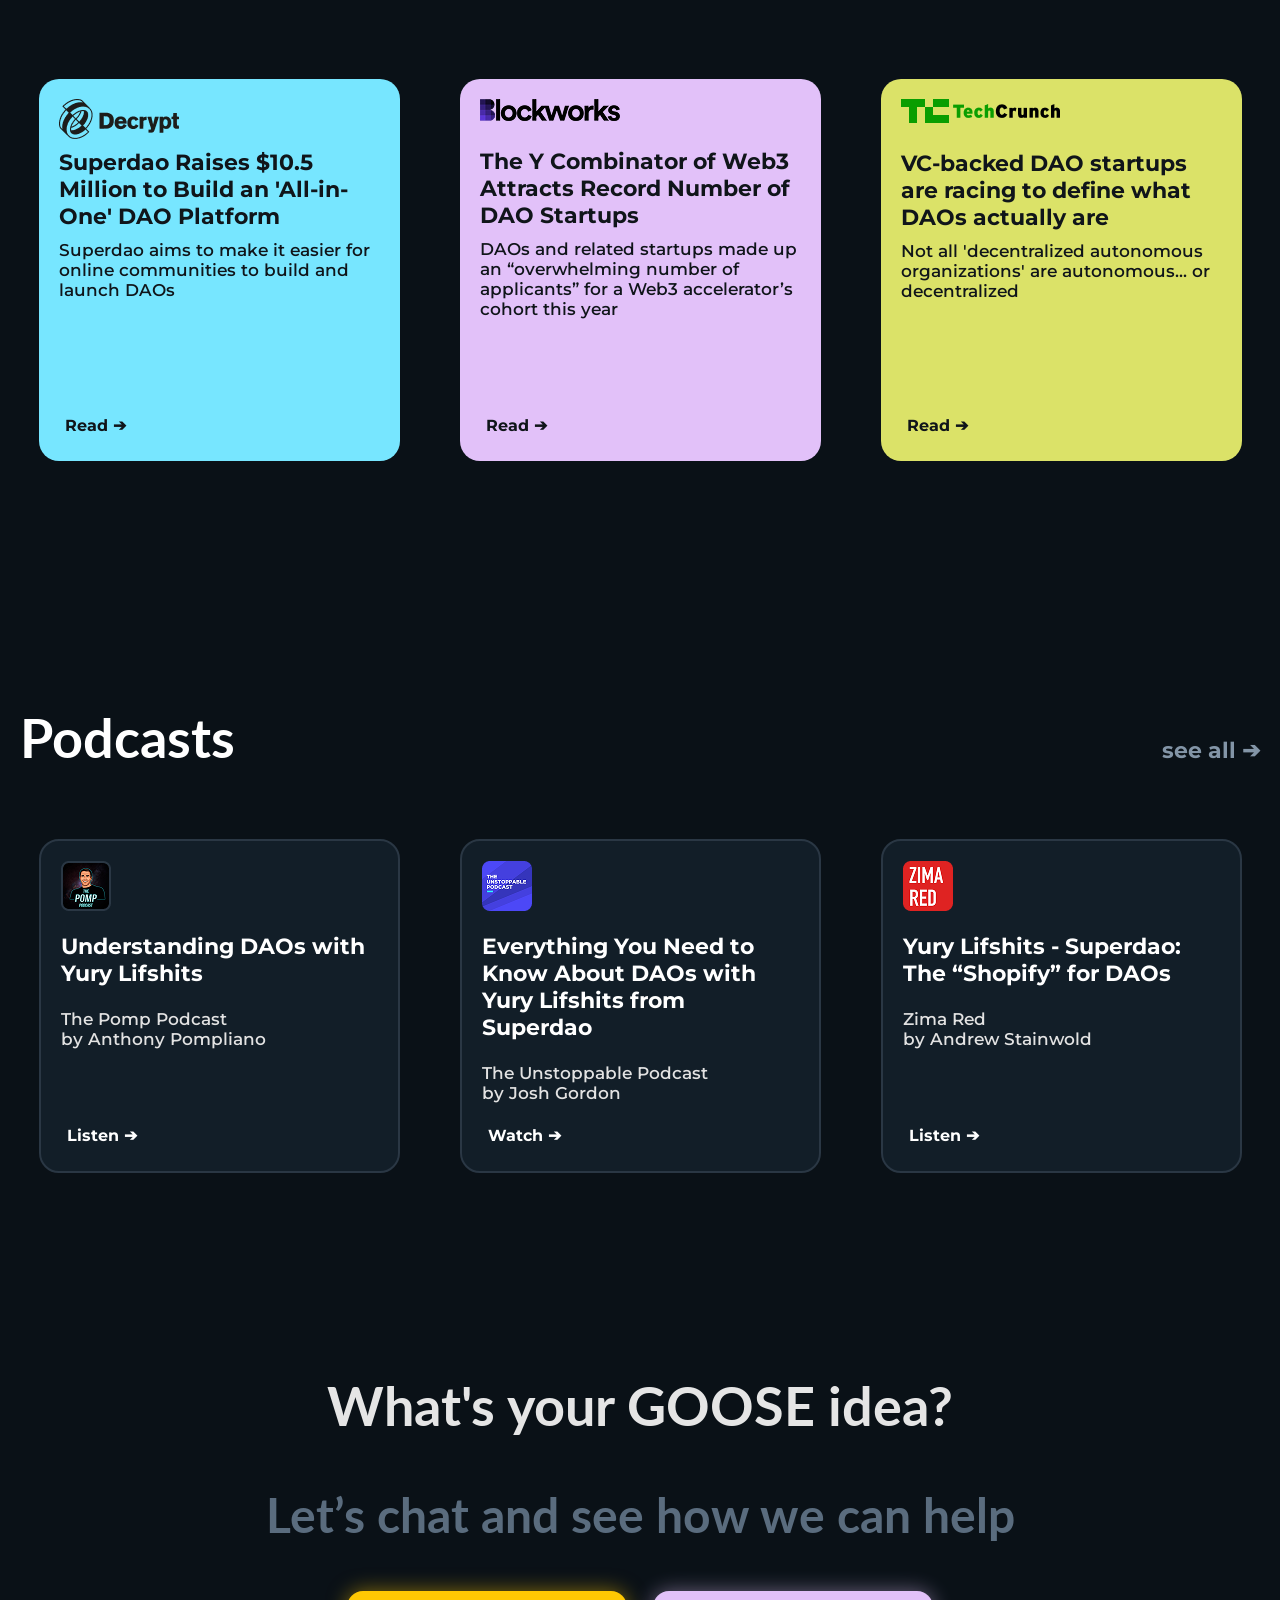
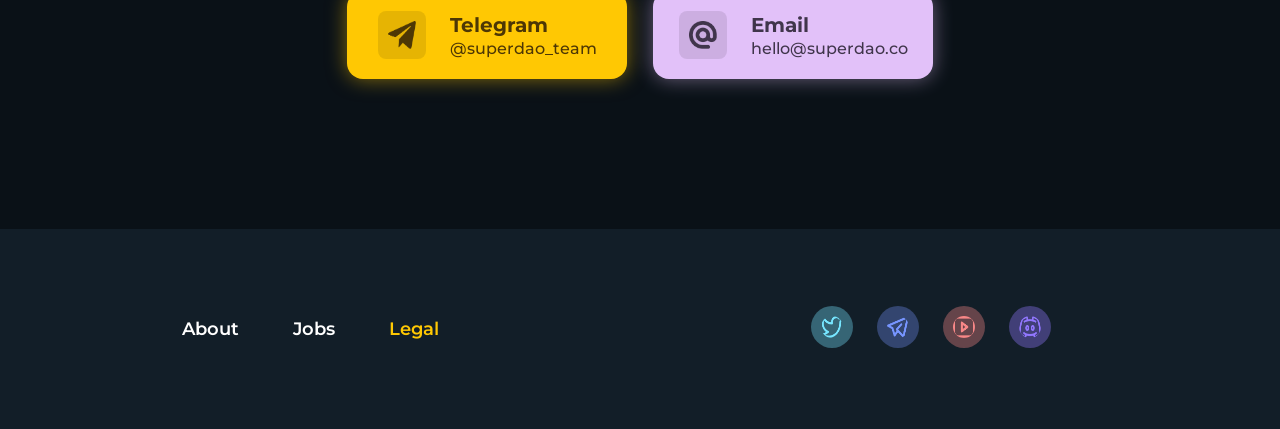
==== commit 762deccd: "code corrections" ====
--- a/index.html
+++ b/index.html
@@ -196,8 +196,8 @@
         <footer>
             <div class="footer-box">
                 <nav>
-                    <a class="about-button-ft footer-button" href="about.html">About</a>
-                    <a class="jobs-button-ft footer-button" href="">Jobs</a>
+                    <a class="footer-button" href="about.html">About</a>
+                    <a class="footer-button" href="">Jobs</a>
                     <a class="legal-button-ft footer-button" href="">Legal</a>
                 </nav>
                 <div class="socials">
--- a/style.css
+++ b/style.css
@@ -42,7 +42,7 @@
 .nav-buttons-group {
     display: flex;
     justify-content: center;
-    gap: 12px;
+    gap: 44px;
     flex-wrap: wrap;
 }
 
@@ -50,7 +50,7 @@
     border: none;
     background-color: transparent;
     color: white;
-    padding: 20px;
+    padding: 15px;
     font-weight: bold;
     border-radius: 10px;
     transition: transform 0.25s ease, background-color 0.25s ease;
@@ -60,7 +60,7 @@
 }
 
 .nav-buttons:hover {
-    background-color: #3f4a55;
+    background-color: #8fa7c071;
     transform: scale(1.1);
 }
 
@@ -790,7 +790,7 @@
 }
 
 .select-box {
-    color: #ffffff;
+    color: #3D4C5B;
     background-color: #10151A;
     border: 2px solid #2A3744;
     padding: 25px;
@@ -803,10 +803,6 @@
     margin-bottom: 20px;
 }
 
-.select-box:invalid {
-    color: #3D4C5B;
-}
-
 .select-box option {
     color: #3D4C5B;
     background-color: #10151A;
@@ -836,8 +832,8 @@
     background-color: transparent;
     font-weight: 600;
     font-size: large;
-    padding: 12px;
-    margin: 5px;
+    padding: 15px;
+    margin: 10px;
     display: inline-block;
     transition: transform 0.25s ease, background-color 0.25s ease;
     text-decoration: none;
@@ -846,7 +842,7 @@
 
 .footer-button:hover {
     cursor: pointer;
-    background-color: #3f4a55;
+    background-color: #8fa7c071;
     transform: scale(1.1);
 }
 
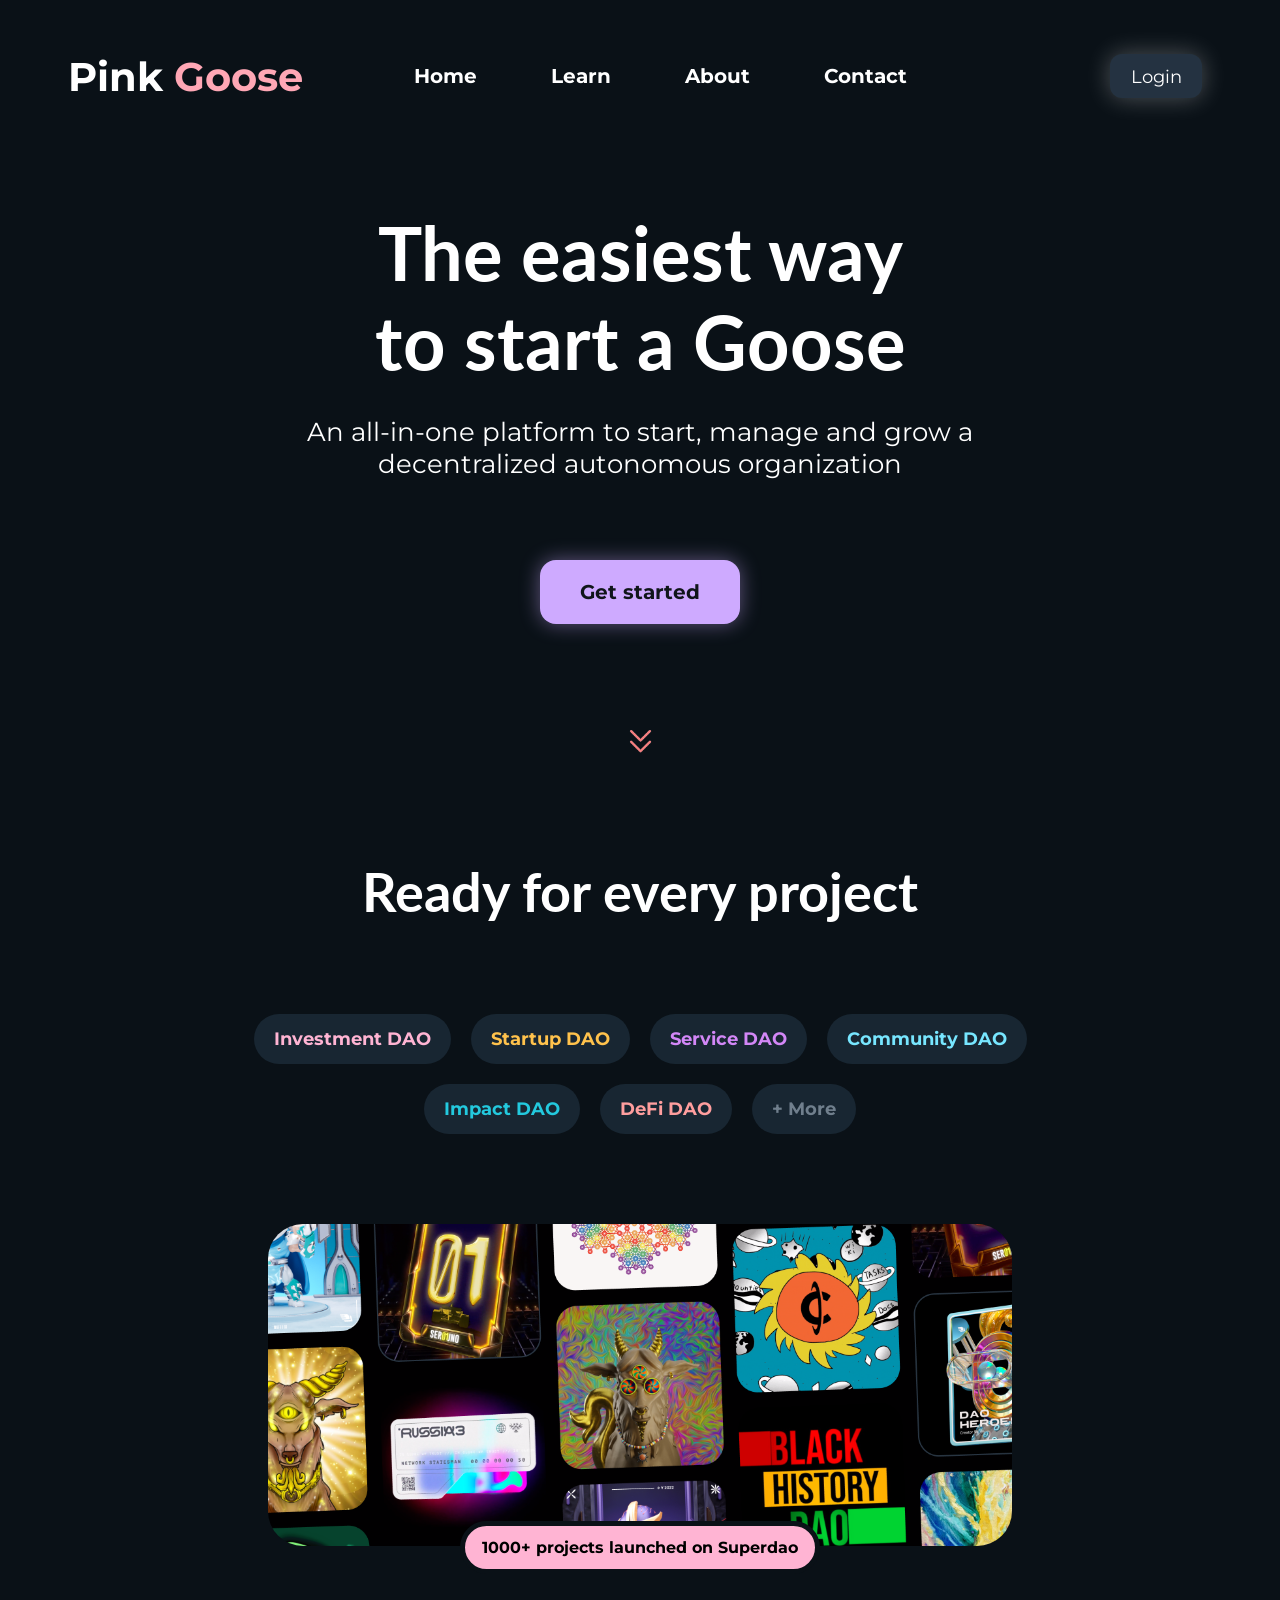
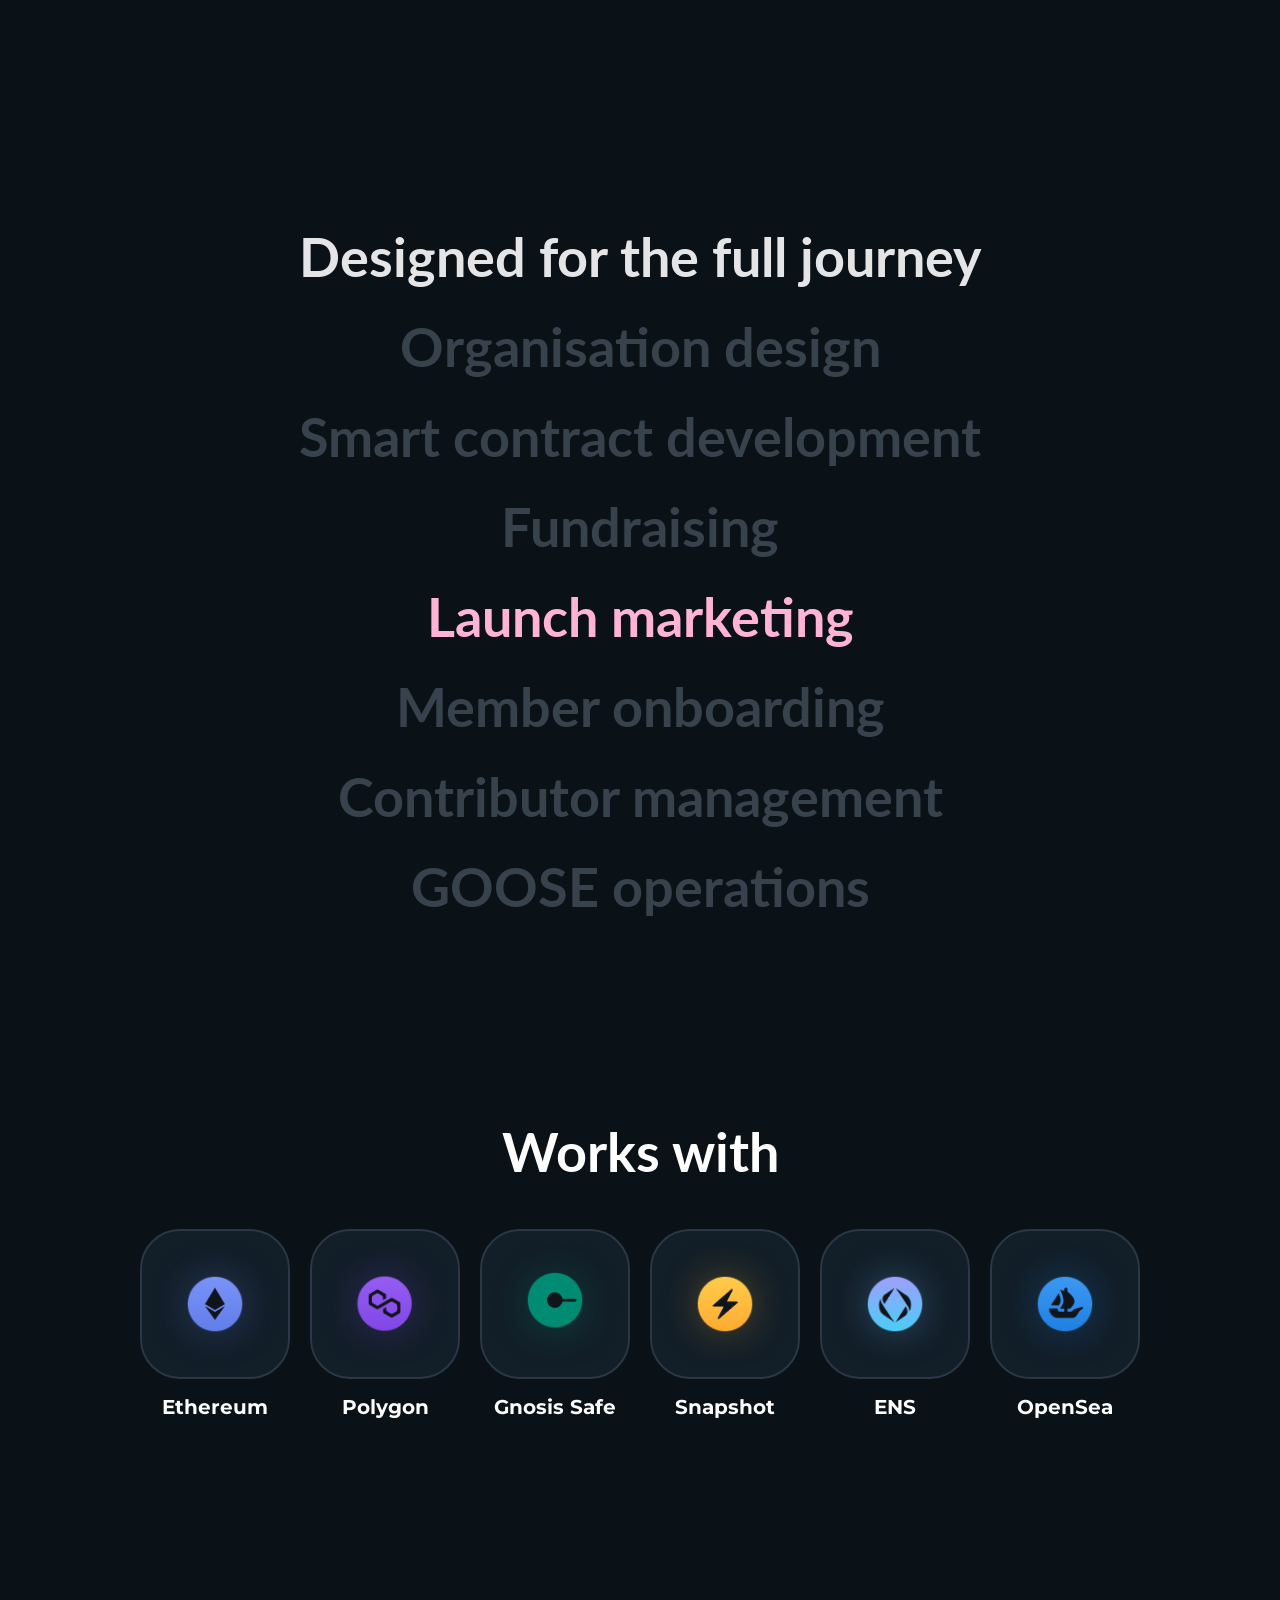
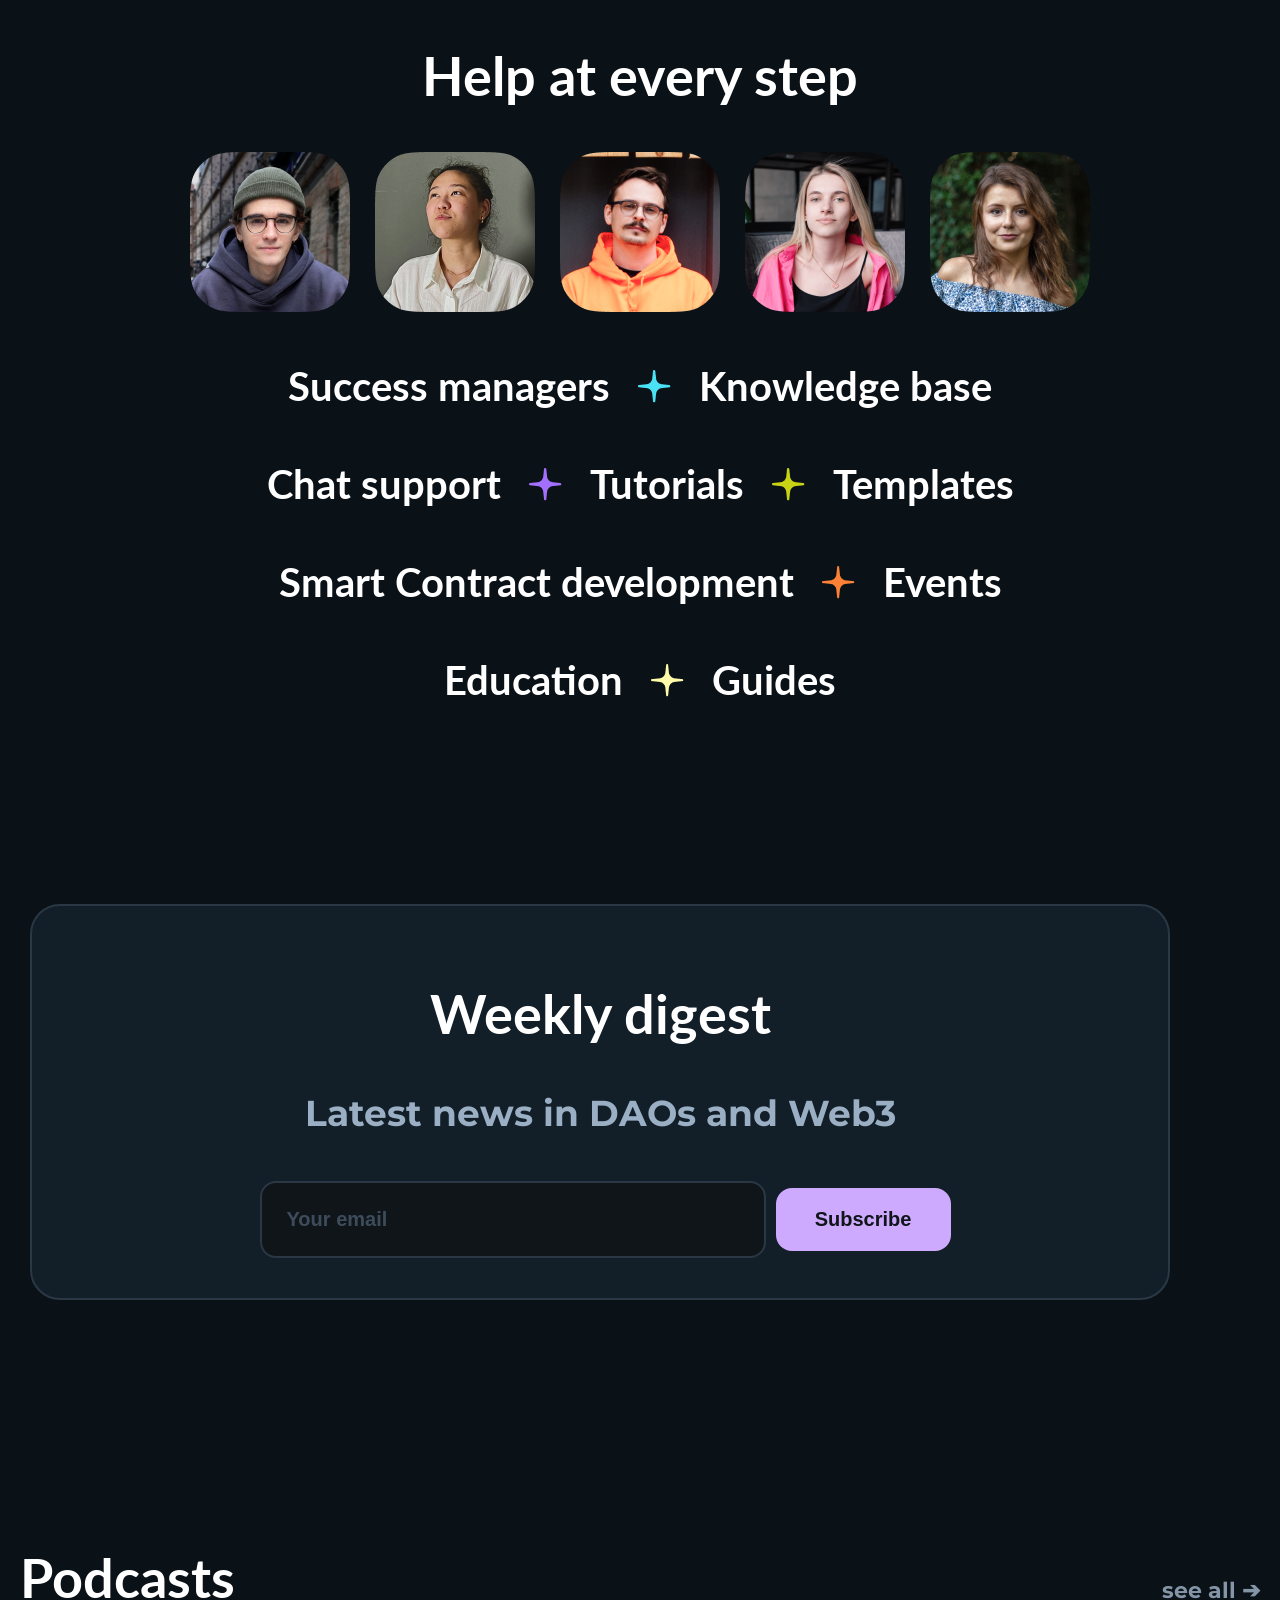
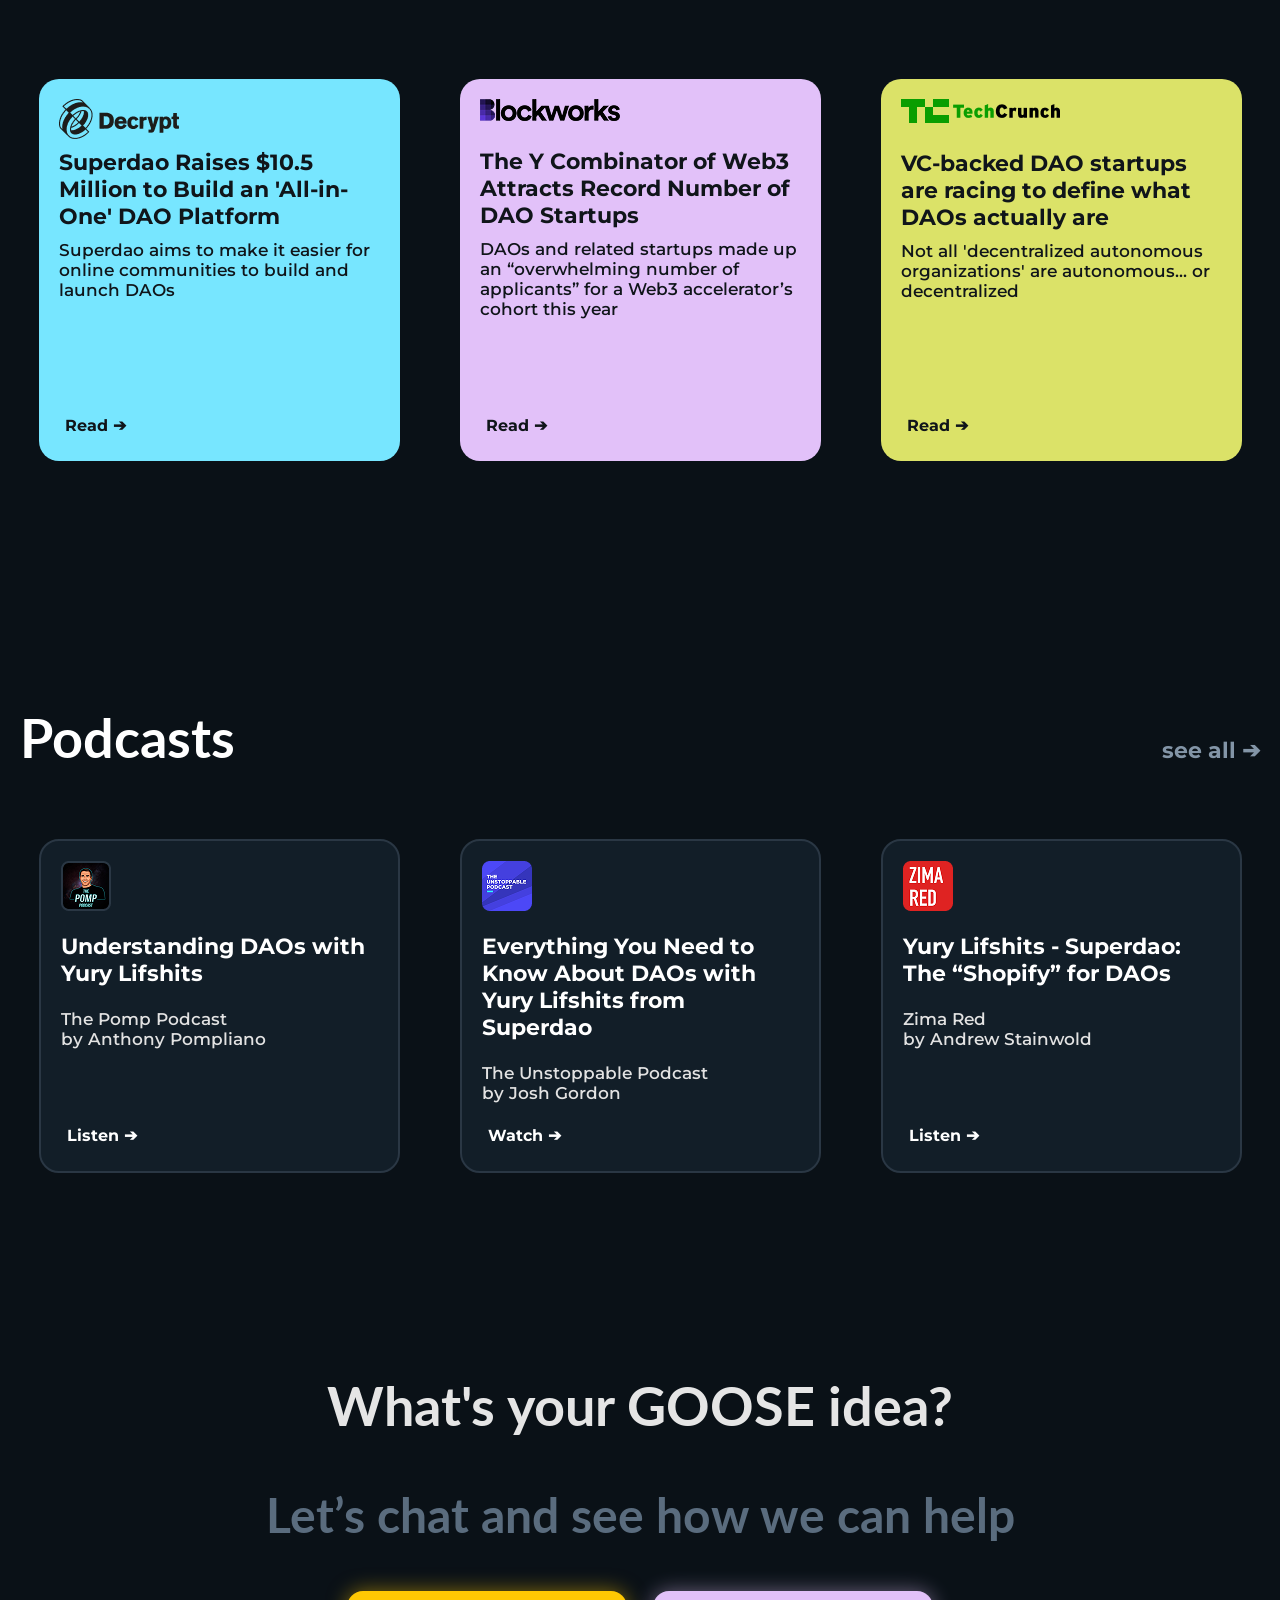
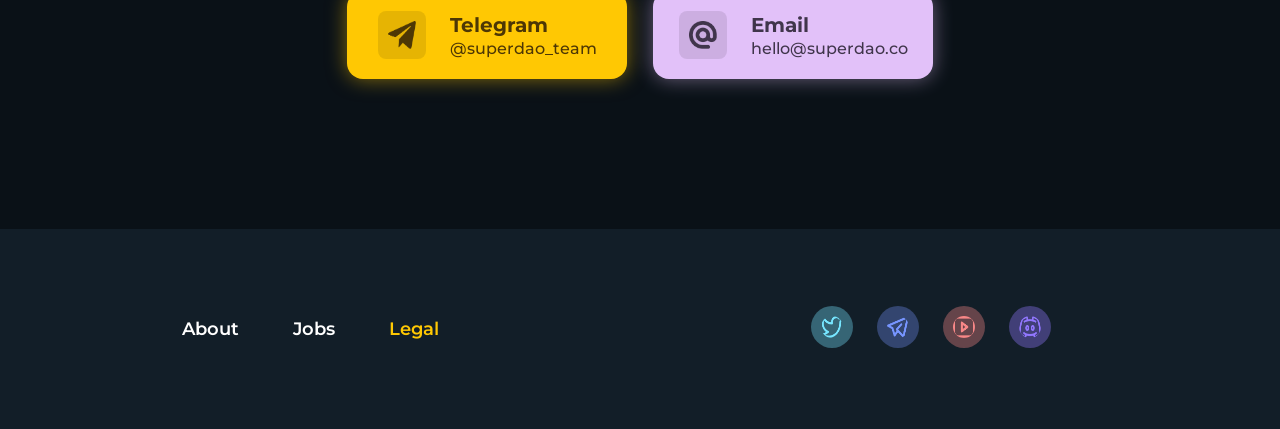
==== commit 80870a2e: "more code corrections classes changed, classes and id's cleaned, css restructured, more css comments" ====
--- a/index.html
+++ b/index.html
@@ -24,15 +24,15 @@
             </nav>
         </header>
         <main>
-            <div class="hero">
-                <h1 class="main-title-tekst">The easiest way to start a Goose</h1>
+            <div>
+                <h1 class="main-title">The easiest way to start a Goose</h1>
                 <p class="hero-bio">An all-in-one platform to start, manage and grow a decentralized autonomous organization</p>
                 <a class="get-started-button" href="">Get started</a>
             </div>
             <section>
                 <img class="arrows-img" src="assets/double-down-arrows.png" alt="dubble down arrows">
             </section>
-            <section id="about">
+            <section>
                 <h2 class="h2-section1-text">Ready for every project</h2 >
                     <ul class="DAO-labels-container">
                         <li class="label-invest labels">Investment DAO</li>
@@ -49,21 +49,19 @@
                     <img class="projects-img" src="assets/projects-img.png" alt="projects-img">
                     <p class="projects-superdoa">1000+ projects launched on Superdao</p>
                 </div>
-                    <div class="backlight-superdoa"></div>
                 <section class="the-journey">
                     <p class="designed-sentence sentences">Designed for the full journey</p>
-                    <p class="organization-sentence sentences">Organisation design</p>
-                    <p class="smart-sentence sentences">Smart contract development</p>
-                    <p  class="fundraising-sentence sentences">Fundraising</p>
+                    <p class="sentences">Organisation design</p>
+                    <p class="sentences">Smart contract development</p>
+                    <p  class="sentences">Fundraising</p>
                     <p class="launch-sentence sentences">Launch marketing</p>
-                    <p class="member-sentence sentences">Member onboarding</p>
-                    <p class="contributor-sentence sentences">Contributor management</p>
-                    <p class="goose-sentence sentences">GOOSE operations</p>
+                    <p class="sentences">Member onboarding</p>
+                    <p class="sentences">Contributor management</p>
+                    <p class="sentences">GOOSE operations</p>
                 </section>
             </section>
             <section class="works-with-sec">
                 <h2 class="works-with">Works with</h2>
-                <div class="backlight-blocks"></div>
                 <div class="blocks">
                     <div>
                         <img class="block" src="assets/Icon_ethereum.png" alt="Ethereum icon">
@@ -105,13 +103,14 @@
                 <p class="team-text">Smart Contract development <img src="assets/orange-star-inline.png" alt="orange small star"> Events</p>
                 <p class="team-text">Education <img src="assets/yellow-star-inline.png" alt="yellow small star"> Guides</p>
             </section>
+            <!-- newsform -->
             <section>
                 <div class="news-form-div">
                     <div class="text-align-class">
                         <h2 class="news-form-h2">Weekly digest</h2>
-                        <h3 class="Latest-news-h3">Latest news in DAOs and Web3</h3>
-                    </div>
-                    <form class="row">
+                        <h3 class="Latest-news-title">Latest news in DAOs and Web3</h3>
+                    </div>
+                    <form class="news-form">
                         <input class="input-box" type="email" placeholder="Your email" name="Email" required>
                         <button class="submit-button" type="submit">Subscribe</button>
                     </form>
--- a/style.css
+++ b/style.css
@@ -19,6 +19,8 @@
     padding: 20px;
 }
 
+/* header ↓ */
+
 .logo {
     color: white;
     font-size: 40px;
@@ -72,8 +74,8 @@
     border-radius: 12px;
     width: 92px;
     height: 44px;
-    filter: drop-shadow(0px 0px 25px #ffffff48);
-    transition: transform 0.25s ease, background-color 0.25s ease, drop-shadow 0.25s ease;
+    box-shadow: 0px 0px 25px #ffffff48;
+    transition: transform 0.25s ease, background-color 0.25s ease, box-shadow 0.25s ease;
     font-size: 18px;
     text-decoration: none;
     display: grid;
@@ -86,10 +88,12 @@
     background-color: #3f4a55;
     cursor: pointer;
     transform: scale(1.2);
-    filter: drop-shadow(0px 0px 20px #ffffff86);
-}
-
-.main-title-tekst {
+    box-shadow: 0px 0px 20px #ffffff86;
+}
+
+/* only index page ↓ */
+
+.main-title {
     display: flex;
     text-align: center;
     justify-content: center;
@@ -149,6 +153,38 @@
     width: 75px;
     color: #F78787
 }
+
+.team-sec {
+    margin-bottom: 200px;
+}
+
+.help-at-every-step {
+    display: flex;
+    align-items: center;
+    justify-content: center;
+    text-align: center;
+    color: white;
+    font-size: 54px;
+    font-family: "Lato", Arial;
+}
+
+.team-members {
+    display: flex;
+    align-items: center;
+    justify-content: center;
+    gap: 25px;
+    flex-wrap: wrap;
+}
+
+.team-member {
+    transition: transform 0.2s ease;
+}
+
+.team-member:hover {
+    transform: scale(1.1);
+}
+
+/* css (over meerdere paginas gebruikt) ↓ */
 
 .h2-section1-text {
     color: white;
@@ -365,36 +401,6 @@
     color: white;
 }
 
-.team-sec {
-    margin-bottom: 200px;
-}
-
-.help-at-every-step {
-    display: flex;
-    align-items: center;
-    justify-content: center;
-    text-align: center;
-    color: white;
-    font-size: 54px;
-    font-family: "Lato", Arial;
-}
-
-.team-members {
-    display: flex;
-    align-items: center;
-    justify-content: center;
-    gap: 25px;
-    flex-wrap: wrap;
-}
-
-.team-member {
-    transition: transform 0.2s ease;
-}
-
-.team-member:hover {
-    transform: scale(1.1);
-}
-
 .team-text {
     display: flex;
     align-items: center;
@@ -438,15 +444,14 @@
     font-family: "Lato", Arial;
 }
 
-.Latest-news-h3 {
+.Latest-news-title {
     font-size: 36px;
     color: #9AAFC3;
 }
 
-.row {
-    display: flex;
-    justify-content: center;
-    gap: 12px;
+.news-form {
+    display: flex;
+    justify-content: center;
 }
 
 .input-box {
@@ -460,8 +465,8 @@
     justify-self: left;
     font-size: 20px;
     font-weight: bold;
-    margin-bottom: 20px;
     font-family: "monserrat", Arial;
+    margin: 10px;
 }
 
 .input-box::placeholder {
@@ -469,19 +474,19 @@
 }
 
 .submit-button {
+    align-self: center;
     padding: 20px;
     border-radius: 16px;
     background-color: #CEAAFF;
     max-width: 175px;
-    max-height: 68px;
+    max-height: 100px;
     height: 100%;
     width: 100%;
-    height: auto;
     color: #10151A;
     font-weight: bold;
     font-size: 20px;
     border: none;
-    transition: backround-color 0.2s ease, transform 0.2s ease;
+    transition: background-color 0.2s ease, transform 0.2s ease;
 }
 
 .submit-button:hover {
@@ -707,9 +712,9 @@
     font-weight: 500;
 }
 
-/* only about page */
-
-.our-hero-h2 {
+/* only about page ↓ */
+
+.team-grid-title {
     color: white;
     justify-self: center;
     display: flex;
@@ -720,7 +725,7 @@
     font-family: "Lato", Arial;
 }
 
-.our-hero-divs {
+.team-grid {
     gap: 50px;
     flex-direction: row;
     display: flex;
@@ -730,7 +735,7 @@
     margin-bottom: 200px;
 }
 
-.our-hero-div {
+.team-grid-card {
     background-color: #FFB4D3;
     max-width: 352px;
     width: 100%;
@@ -738,7 +743,7 @@
     border-radius: 16px;
 }
 
-.contact-img-team {
+.team-member-image {
     justify-self: center;
     display: flex;
 }
@@ -767,6 +772,8 @@
 .contact-button:hover {
     transform: scale(1.1);
 }
+
+/* only contact page ↓ */
 
 .contact-form-div {
     max-width: 942px;
@@ -812,6 +819,8 @@
 .send-button {
     align-self: flex-end;
 }
+
+/* footer ↓ */
 
 .footer-box {
     display: flex;
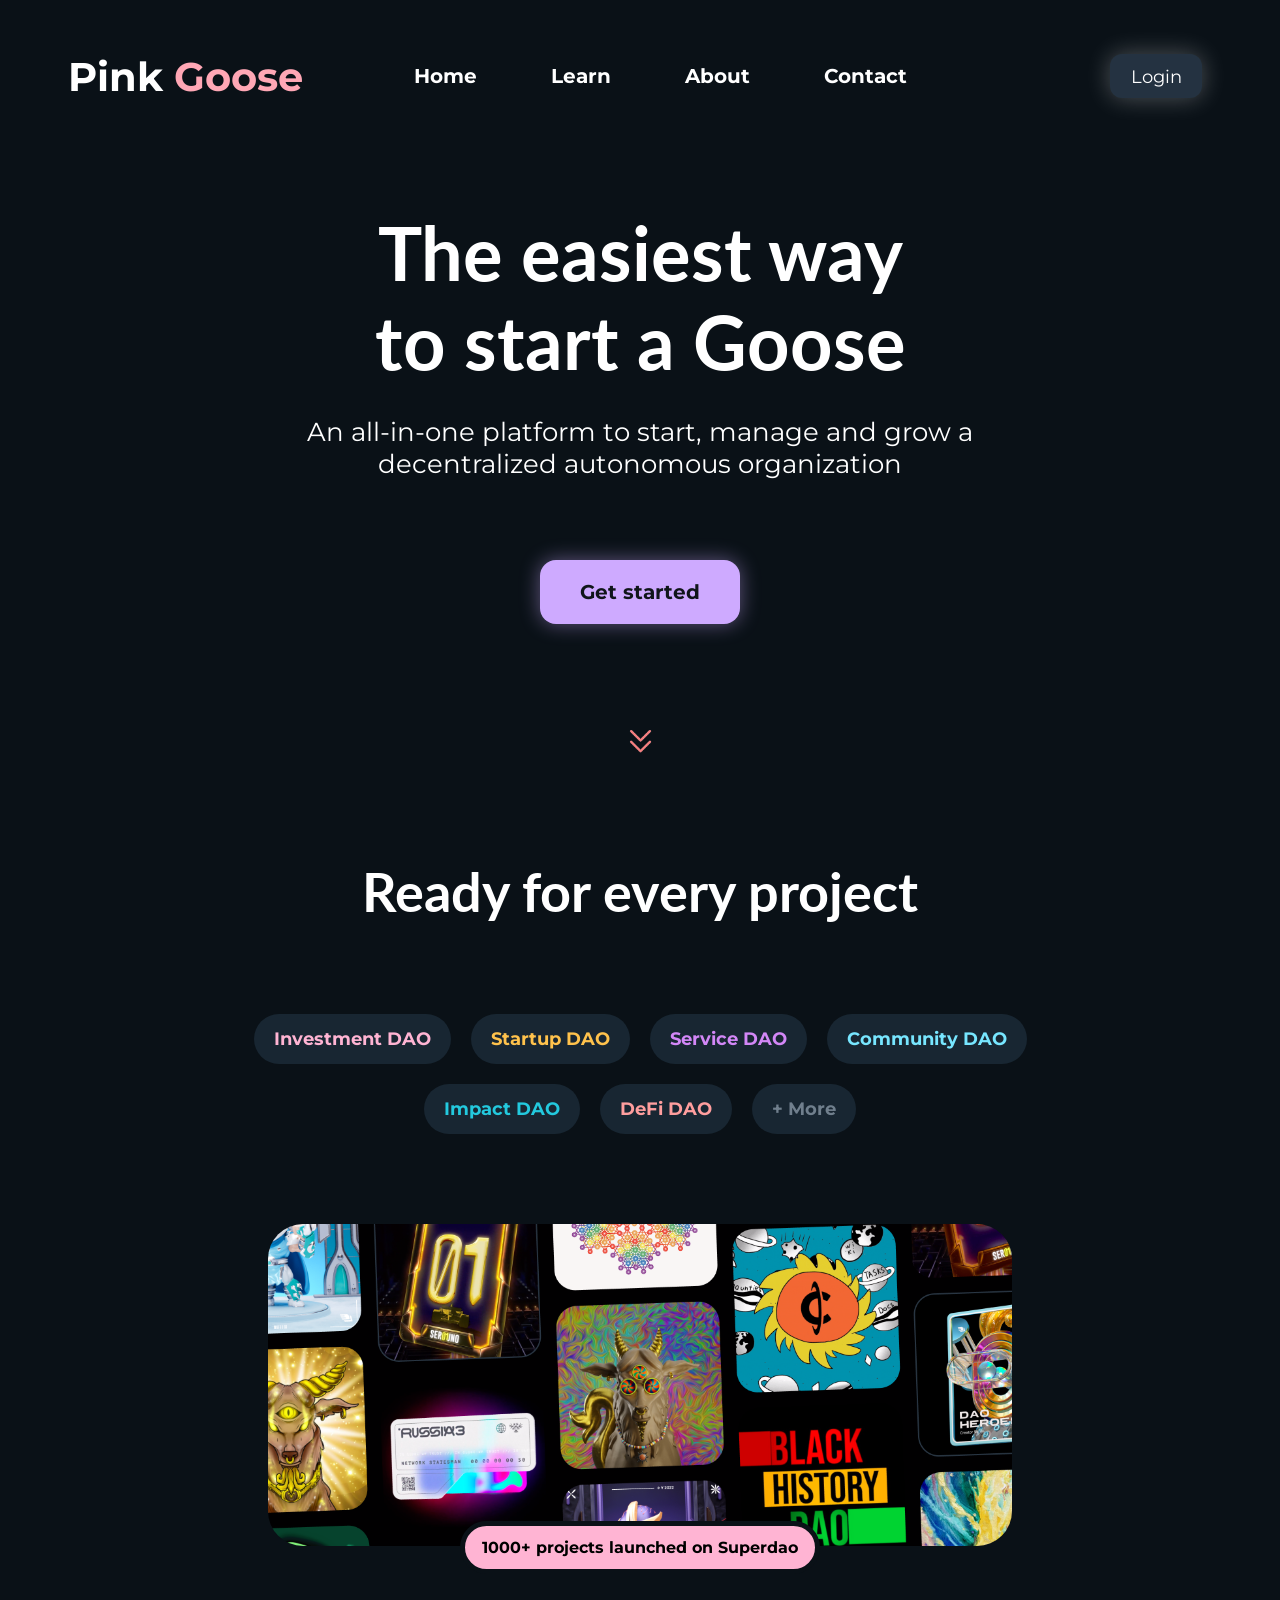
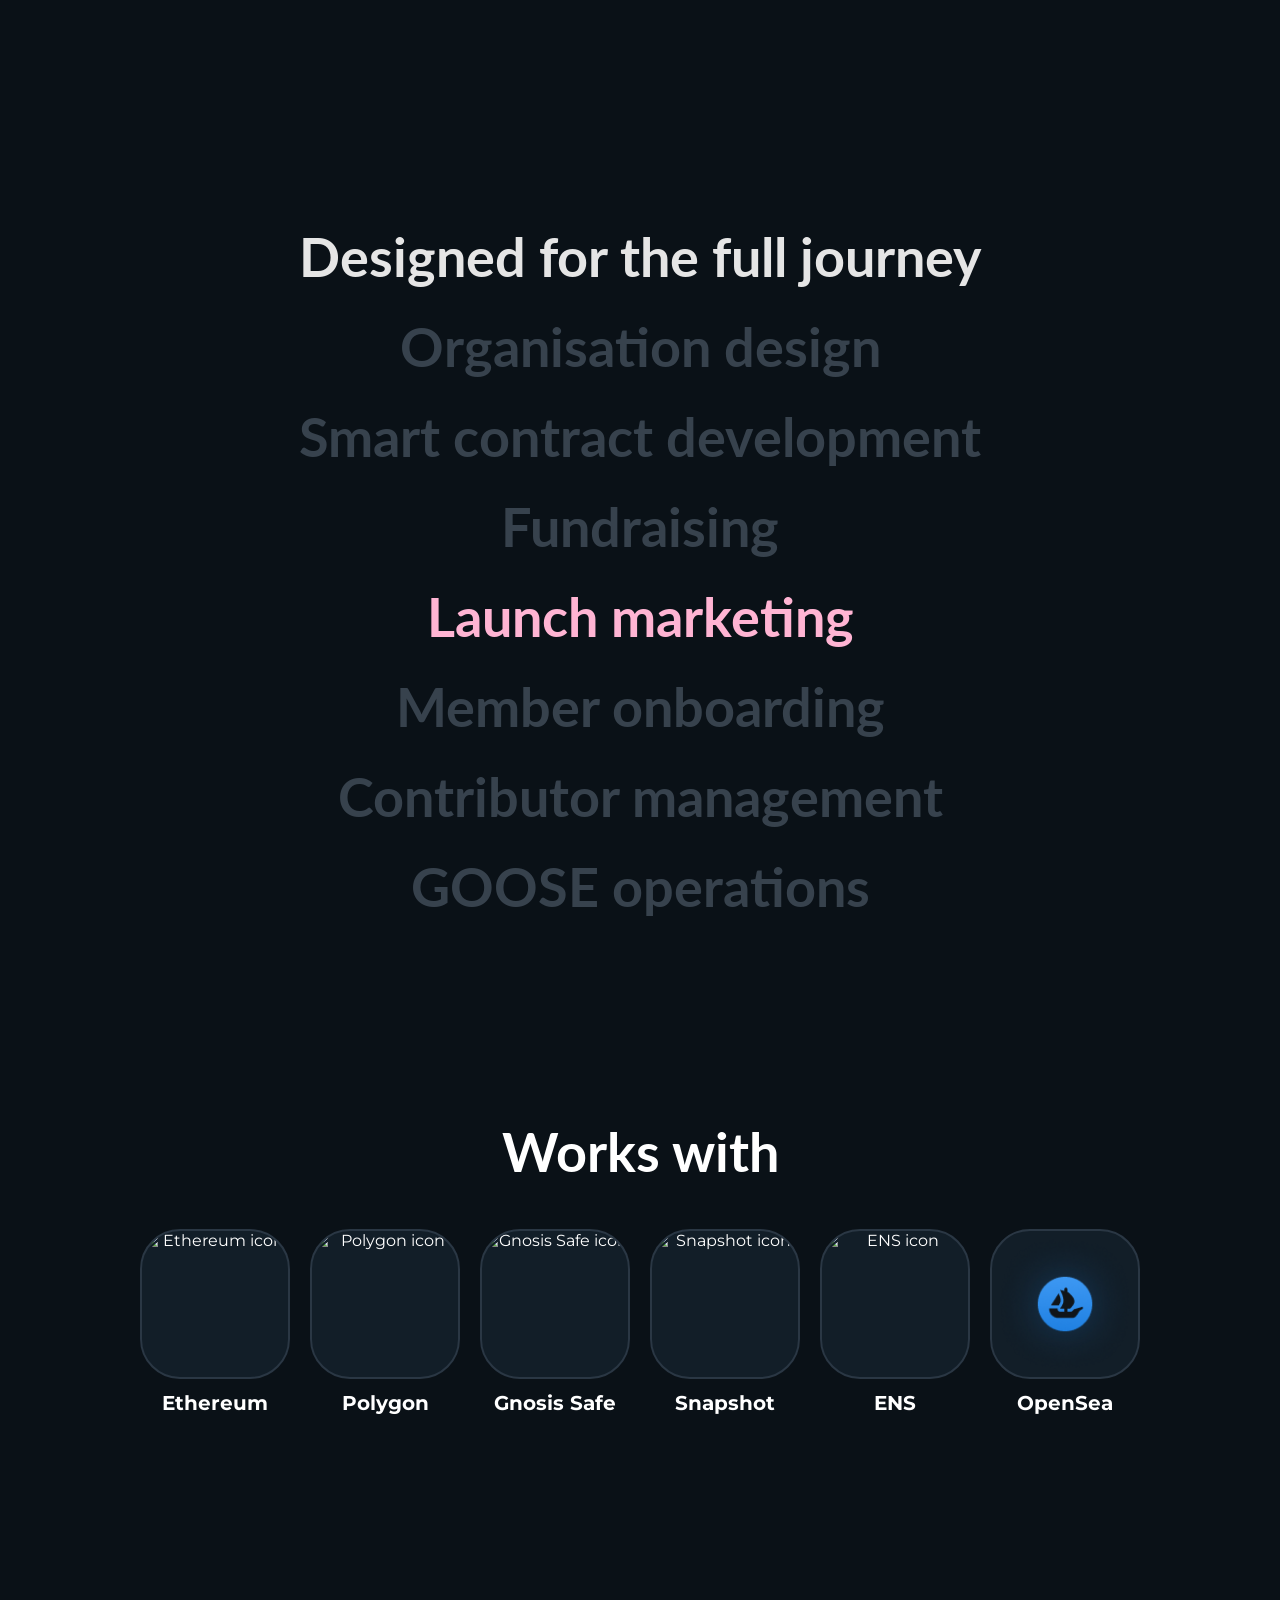
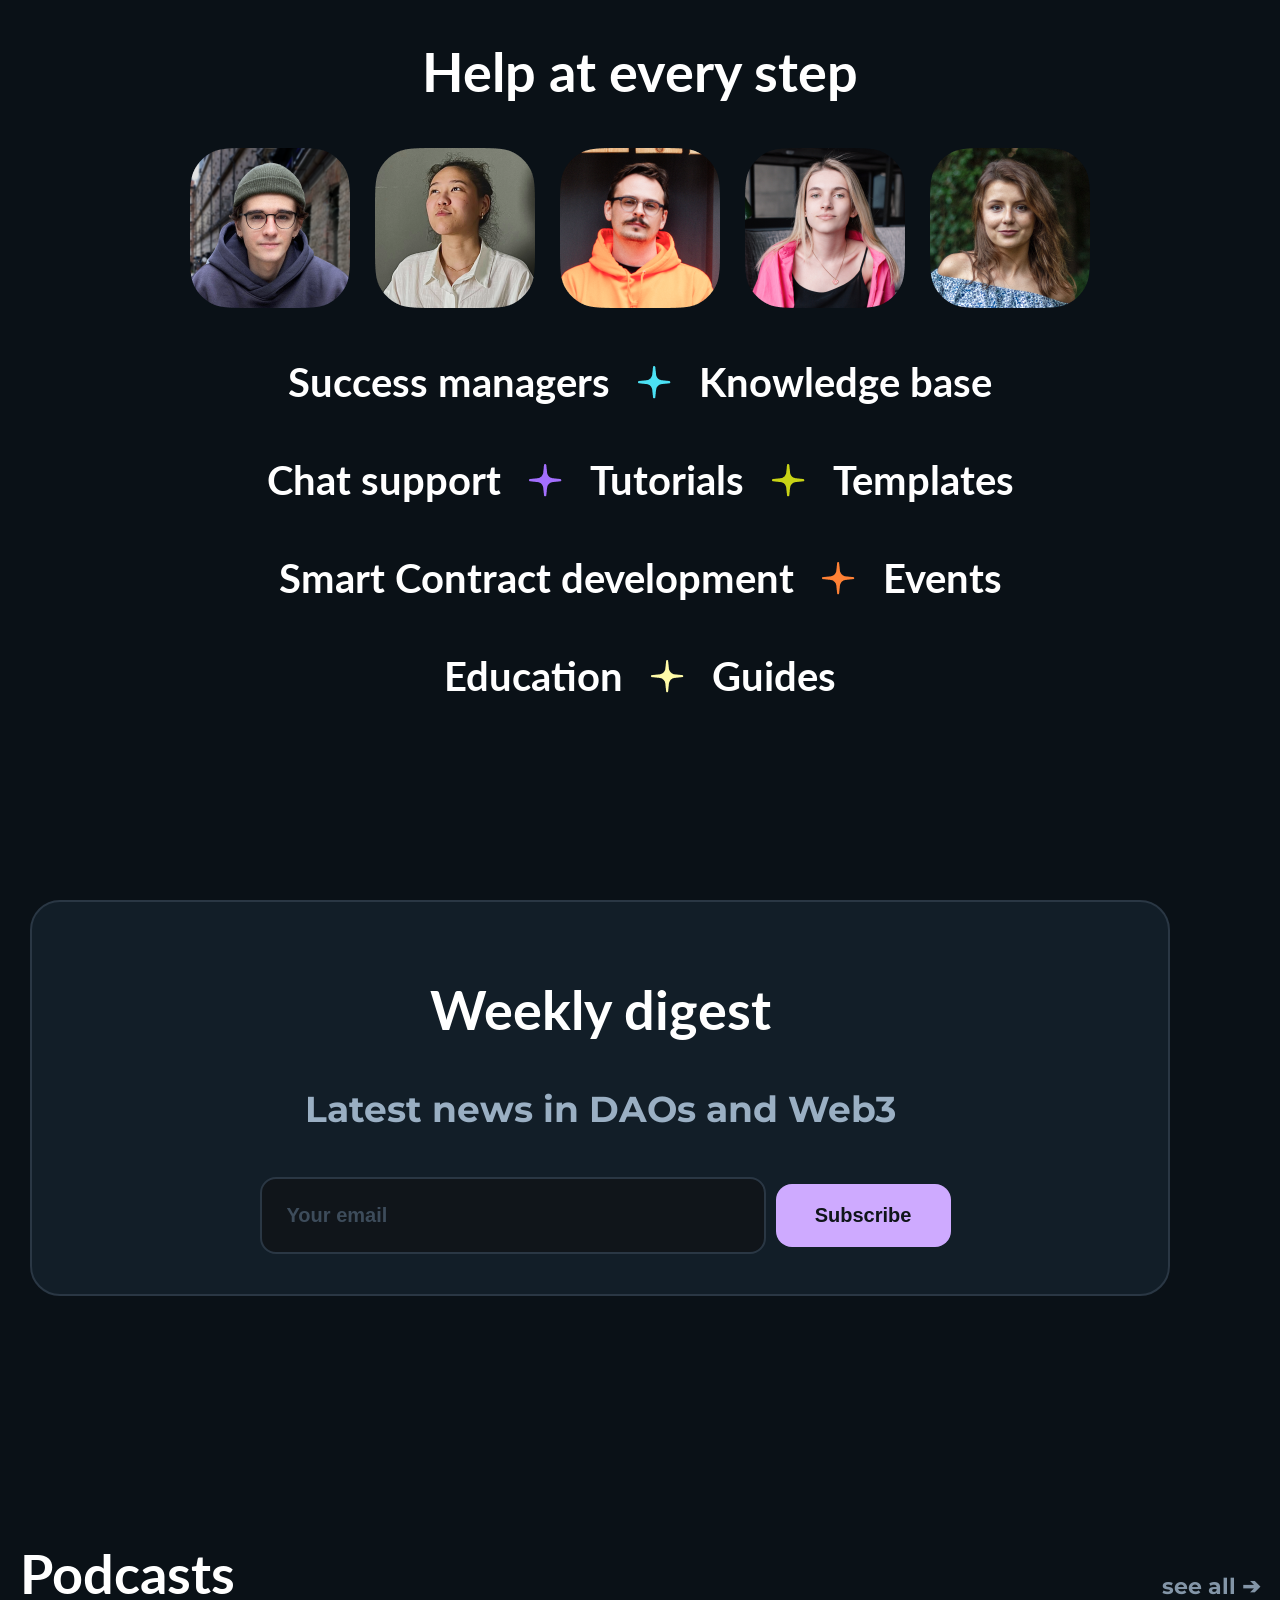
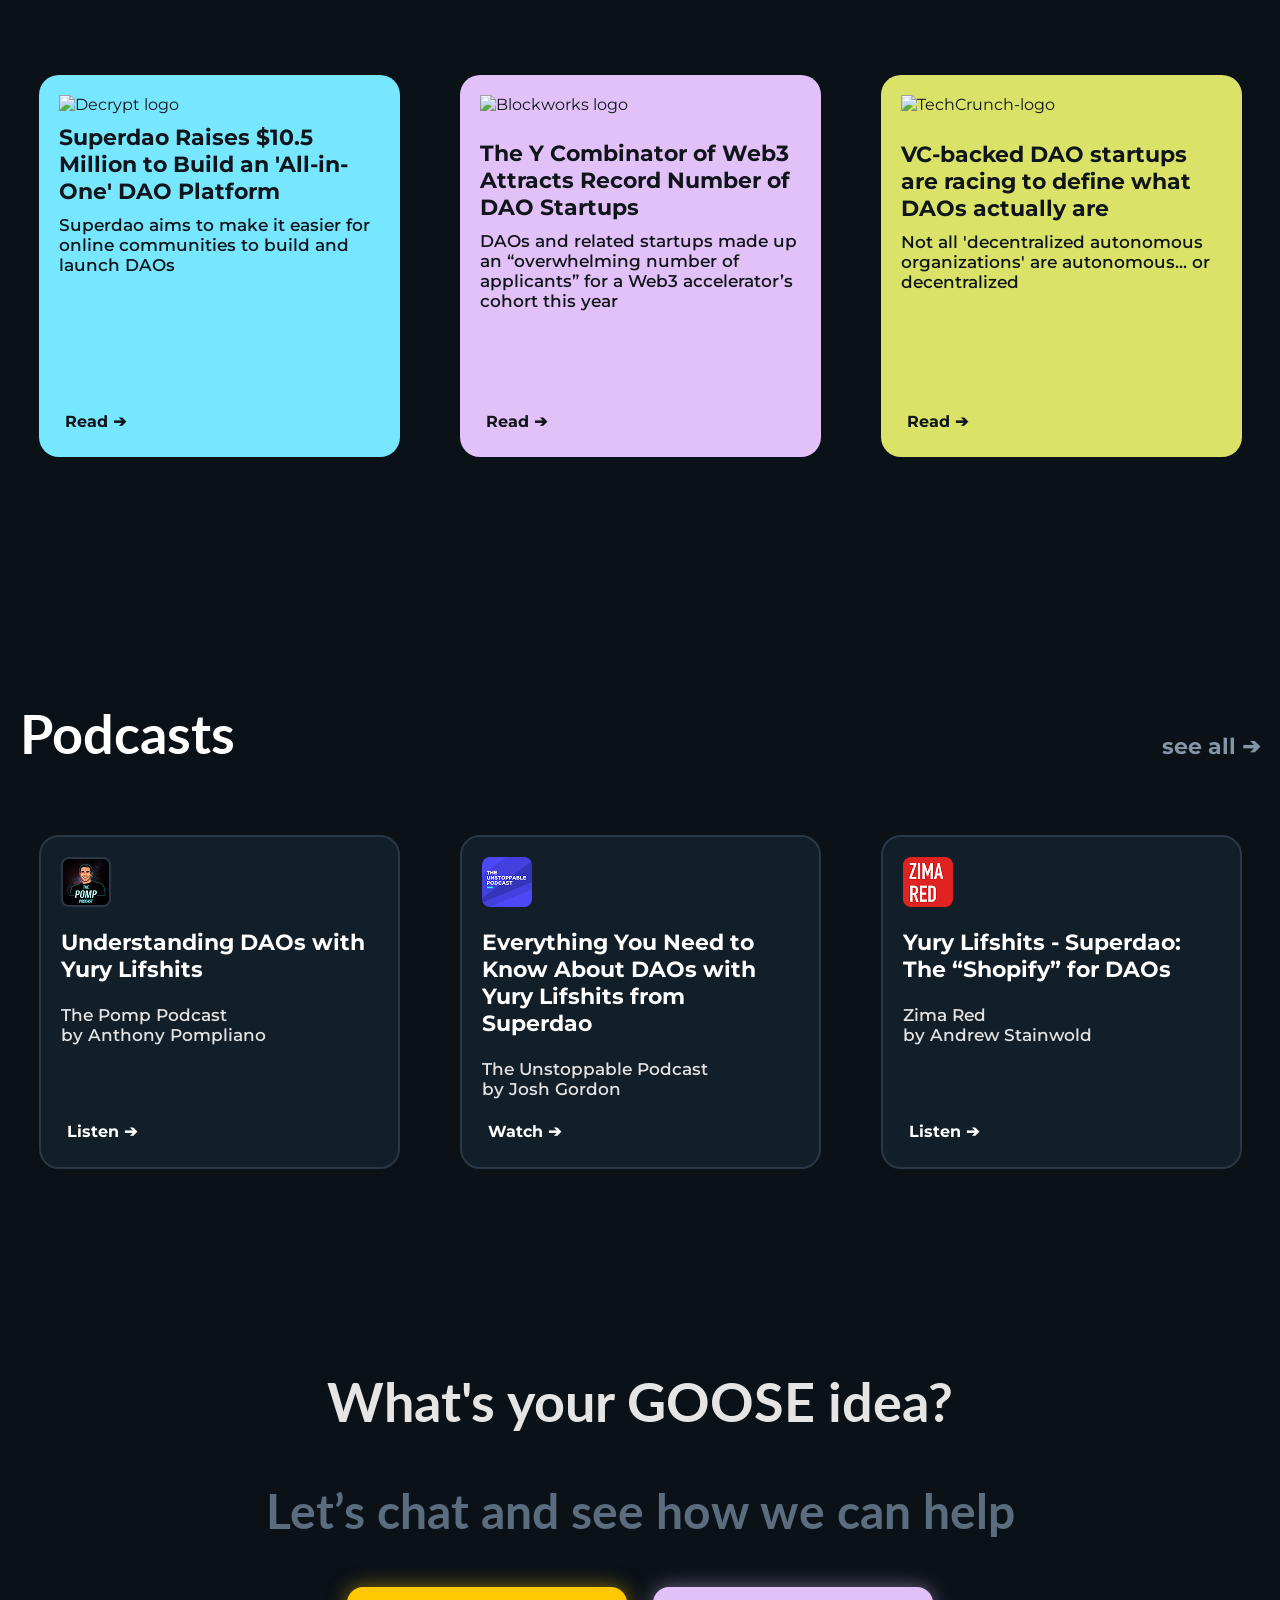
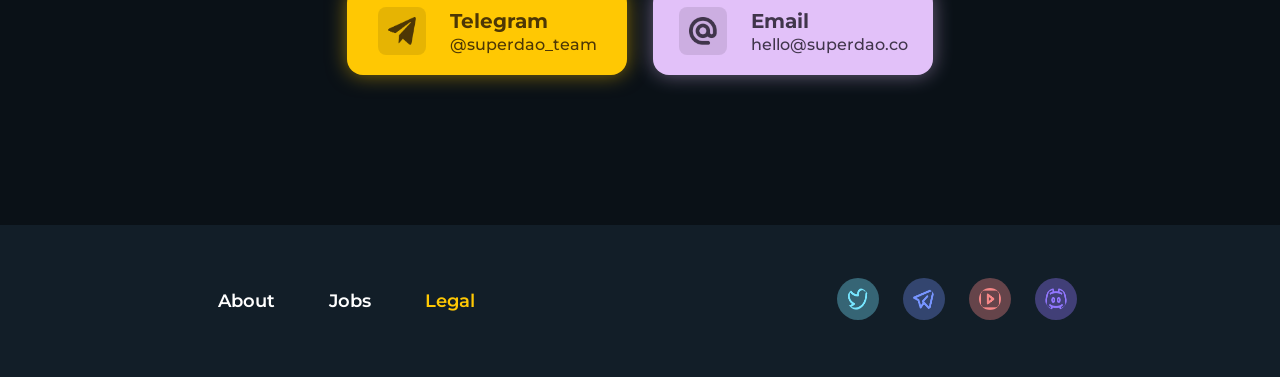
==== commit 10191845: "updated project with feedback" ====
--- a/index.html
+++ b/index.html
@@ -4,7 +4,7 @@
     <meta charset="UTF-8">
     <meta name="viewport" content="width=device-width, initial-scale=1.0">
     <title>PinkGoose</title>
-    <link rel="stylesheet" href="style.css">
+    <link rel="stylesheet" href="css/style.css">
     <link rel="preconnect" href="https://fonts.googleapis.com">
     <link rel="preconnect" href="https://fonts.gstatic.com" crossorigin>
     <link href="https://fonts.googleapis.com/css2?family=Lato:ital,wght@0,100;0,300;0,400;0,700;0,900;1,100;1,300;1,400;1,700;1,900&family=Montserrat:ital,wght@0,100..900;1,100..900&display=swap" rel="stylesheet">
@@ -15,33 +15,35 @@
             <nav class="nav-links">
                 <a href="" class="logo">Pink <span class="goose-pink">Goose</span></a>
                 <div class="nav-buttons-group">
-                    <a class="nav-buttons" href="index.html">Home</a>
-                    <a class="nav-buttons" href="learn.html">Learn</a>
-                    <a class="nav-buttons" href="about.html">About</a>
-                    <a class="nav-buttons" href="contact.html">Contact</a>   
+                    <a class="nav-button" href="index.html">Home</a>
+                    <a class="nav-button" href="learn.html">Learn</a>
+                    <a class="nav-button" href="about.html">About</a>
+                    <a class="nav-button" href="contact.html">Contact</a>   
                 </div>
                 <a class="login-button" href="">Login</a>
             </nav>
         </header>
         <main>
-            <div>
-                <h1 class="main-title">The easiest way to start a Goose</h1>
-                <p class="hero-bio">An all-in-one platform to start, manage and grow a decentralized autonomous organization</p>
-                <a class="get-started-button" href="">Get started</a>
-            </div>
-            <section>
-                <img class="arrows-img" src="assets/double-down-arrows.png" alt="dubble down arrows">
+            <section>
+                <div>
+                    <h1 class="main-title">The easiest way to start a Goose</h1>
+                    <p class="hero-bio">An all-in-one platform to start, manage and grow a decentralized autonomous organization</p>
+                    <a class="get-started-button" href="">Get started</a>
+                </div>
+                <div>
+                    <img class="arrows-img" src="assets/double-down-arrows.png" alt="dubble down arrows">
+                </div>
             </section>
             <section>
                 <h2 class="h2-section1-text">Ready for every project</h2 >
                     <ul class="DAO-labels-container">
-                        <li class="label-invest labels">Investment DAO</li>
-                        <li class="label-startup labels">Startup DAO</li>
-                        <li class="label-service labels">Service DAO</li>
-                        <li class="label-community labels">Community DAO</li>
-                        <li class="label-impact labels">Impact DAO</li>
-                        <li class="label-deFi labels">DeFi DAO</li>
-                        <li class="label-more labels">+ More</li>
+                        <li class="label-invest label">Investment DAO</li>
+                        <li class="label-startup label">Startup DAO</li>
+                        <li class="label-service label">Service DAO</li>
+                        <li class="label-community label">Community DAO</li>
+                        <li class="label-impact label">Impact DAO</li>
+                        <li class="label-deFi label">DeFi DAO</li>
+                        <li class="label-more label">+ More</li>
                     </ul>
             </section>
             <section>
@@ -49,43 +51,43 @@
                     <img class="projects-img" src="assets/projects-img.png" alt="projects-img">
                     <p class="projects-superdoa">1000+ projects launched on Superdao</p>
                 </div>
-                <section class="the-journey">
-                    <p class="designed-sentence sentences">Designed for the full journey</p>
-                    <p class="sentences">Organisation design</p>
-                    <p class="sentences">Smart contract development</p>
-                    <p  class="sentences">Fundraising</p>
-                    <p class="launch-sentence sentences">Launch marketing</p>
-                    <p class="sentences">Member onboarding</p>
-                    <p class="sentences">Contributor management</p>
-                    <p class="sentences">GOOSE operations</p>
-                </section>
+                <div class="the-journey">
+                    <p class="designed-sentence sentence">Designed for the full journey</p>
+                    <p class="sentence">Organisation design</p>
+                    <p class="sentence">Smart contract development</p>
+                    <p  class="sentence">Fundraising</p>
+                    <p class="launch-sentence sentence">Launch marketing</p>
+                    <p class="sentence">Member onboarding</p>
+                    <p class="sentence">Contributor management</p>
+                    <p class="sentence">GOOSE operations</p>
+                </div>
             </section>
             <section class="works-with-sec">
                 <h2 class="works-with">Works with</h2>
                 <div class="blocks">
-                    <div>
-                        <img class="block" src="assets/Icon_ethereum.png" alt="Ethereum icon">
-                        <h3 class="block-label">Ethereum</h3>
-                    </div>
-                    <div>
-                        <img class="block" src="assets/Icon_polygon.png" alt="Polygon icon">
-                        <h3 class="block-label">Polygon</h3>
-                    </div>
-                    <div>
-                        <img class="block" src="assets/Icon_gnosis-safe.png" alt="Gnosis Safe icon">
-                        <h3 class="block-label">Gnosis Safe</h3>
-                    </div>
-                    <div>
-                        <img class="block" src="assets/Icon_snapshot.png" alt="Snapshot icon">
-                        <h3 class="block-label">Snapshot</h3>
-                    </div>
-                    <div>
-                        <img class="block" src="assets/Avatar.png" alt="ENS icon">
-                        <h3 class="block-label">ENS</h3>
-                    </div>
-                    <div>
+                    <div class="block-formatting">
+                        <img class="block" src="assets/icon_ethereum.png" alt="Ethereum icon">
+                        <label class="block-label">Ethereum</label>
+                    </div>
+                    <div class="block-formatting">
+                        <img class="block" src="assets/icon_polygon.png" alt="Polygon icon">
+                        <label class="block-label">Polygon</label>
+                    </div>
+                    <div class="block-formatting">
+                        <img class="block" src="assets/icon_gnosis-safe.png" alt="Gnosis Safe icon">
+                        <label class="block-label">Gnosis Safe</label>
+                    </div>
+                    <div class="block-formatting">
+                        <img class="block" src="assets/icon_snapshot.png" alt="Snapshot icon">
+                        <label class="block-label">Snapshot</label>
+                    </div>
+                    <div class="block-formatting">
+                        <img class="block" src="assets/avatar.png" alt="ENS icon">
+                        <label class="block-label">ENS</label>
+                    </div>
+                    <div class="block-formatting">
                         <img class="block" src="assets/icon_opensea.png" alt="OpenSea icon">
-                        <h3 class="block-label">OpenSea</h3>
+                        <label class="block-label">OpenSea</label>
                     </div>
                 </div>
             </section>
@@ -103,7 +105,7 @@
                 <p class="team-text">Smart Contract development <img src="assets/orange-star-inline.png" alt="orange small star"> Events</p>
                 <p class="team-text">Education <img src="assets/yellow-star-inline.png" alt="yellow small star"> Guides</p>
             </section>
-            <!-- newsform -->
+            <!-- newsform (deze comment staat hier zodat andere makkelijk kunnen herkennen waar het newsform deel is om aanpassen sneller en makkelijker te maken) -->
             <section>
                 <div class="news-form-div">
                     <div class="text-align-class">
@@ -123,20 +125,20 @@
                 </div>
                 <div class="divs-container-press-sec">
                     <div class="decrypt divs-press-sec">
-                        <img src="assets/Decrypt-logo.png" alt="Decrypt logo">
+                        <img src="assets/decrypt-logo.png" alt="Decrypt logo">
                         <h3 class="divs-h3 divs-h3-decrypt">Superdao Raises $10.5 Million to Build an 'All-in-One' DAO Platform</h3>
                         <p class="divs-p-press-sec">Superdao aims to make it easier for online communities to build and launch DAOs</p>
                         <a class="divs-read" href="https://decrypt.co/">Read ➔</a>
                     </div>
                     <div class="blockworks divs-press-sec">
-                        <img src="assets/Blockworks-logo.png" alt="Blockworks logo">
-                        <h3 class="divs-h3 divs-h3-techcrunch">The Y Combinator of Web3 Attracts Record Number of DAO Startups</h3>
+                        <img src="assets/blockworks-logo.png" alt="Blockworks logo">
+                        <h3 class="divs-h3 divs-h3-blockworks">The Y Combinator of Web3 Attracts Record Number of DAO Startups</h3>
                         <p class="divs-p-press-sec">DAOs and related startups made up an “overwhelming number of applicants” for a Web3 accelerator’s cohort this year</p>
                         <a class="divs-read" href="https://blockworks.com/">Read ➔</a>
                     </div>
                     <div class="techcrunch divs-press-sec">
-                        <img src="assets/TechCrunch-logo.png" alt="TechCrunch-logo">
-                        <h3 class="divs-h3 divs-h3-blockworks">VC-backed DAO startups are racing to define what DAOs actually are</h3>
+                        <img src="assets/techCrunch-logo.png" alt="TechCrunch-logo">
+                        <h3 class="divs-h3 divs-h3-techcrunch">VC-backed DAO startups are racing to define what DAOs actually are</h3>
                         <p class="divs-p-press-sec">Not all 'decentralized autonomous organizations' are autonomous... or decentralized</p>
                         <a class="divs-read" href="https://techcrunch.com/">Read ➔</a>
                     </div>
@@ -149,21 +151,21 @@
                 </div>
                 <div class="divs-container-pod-sec">
                     <div class="divs-pod-sec">
-                        <img src="assets/the-pomp-podcast.png" alt="Decrypt logo">
+                        <img src="assets/the-pomp-podcast.png" alt="the pomp podcast icon">
                         <h3 class="divs-h3">Understanding DAOs with Yury Lifshits</h3>
                         <p class="divs-p-pod-sec">The Pomp Podcast</p>
                         <p class="divs-p-pod-sec">by Anthony Pompliano</p>                        
                         <a class="divs-read" href="https://open.spotify.com/show/0bn8XQHWGxXULjhp1jRmOJ">Listen ➔</a>
                     </div>
                     <div class="divs-pod-sec">
-                        <img src="assets/the-unstoppable-podcast.png" alt="Blockworks logo">
+                        <img src="assets/the-unstoppable-podcast.png" alt="the unstoppable podcast icon">
                         <h3 class="divs-h3">Everything You Need to Know About DAOs with Yury Lifshits from Superdao</h3>
                         <p class="divs-p-pod-sec">The Unstoppable Podcast</p>
                         <p class="divs-p-pod-sec">by Josh Gordon</p>                        
                         <a class="divs-read" href="https://open.spotify.com/show/1DgJYddsVTlhK7RghiASh5">Watch ➔</a>
                     </div>
                     <div class="divs-pod-sec">
-                        <img src="assets/zimma-red.png" alt="TechCrunch-logo">
+                        <img src="assets/zimma-red.png" alt="zimma-red icon">
                         <h3 class="divs-h3">Yury Lifshits - Superdao: The “Shopify” for DAOs</h3>
                         <p class="divs-p-pod-sec">Zima Red</p>
                         <p class="divs-p-pod-sec">by Andrew Stainwold</p>                        
@@ -178,14 +180,14 @@
                     <a class="contact-card telegram-card" href="https://web.telegram.org/">
                         <img class="contact-icon" src="assets/telegram-icon.png" alt="Telegram icon">
                         <div class="contact-copy">
-                            <h4 class="contact-label">Telegram</h4>
+                            <h3 class="contact-label">Telegram</h3>
                             <p class="contact-handle">@superdao_team</p>
                         </div>
                     </a>
                     <a class="contact-card email-card" href="mailto:hello@superdao.co">
                         <img class="contact-icon" src="assets/@-icon.png" alt="Email icon">
                         <div class="contact-copy">
-                            <h4 class="contact-label">Email</h4>
+                            <h3 class="contact-label">Email</h3>
                             <p class="contact-handle">hello@superdao.co</p>
                         </div>
                     </a>
@@ -199,11 +201,11 @@
                     <a class="footer-button" href="">Jobs</a>
                     <a class="legal-button-ft footer-button" href="">Legal</a>
                 </nav>
-                <div class="socials">
-                    <a class="x-img all-social-icons" href="https://x.com/"> <img src="assets/twitter-outline.png" alt="twitter icon"></a> 
-                    <a class="msg-img all-social-icons" href="https://web.whatsapp.com/"> <img src="assets/message-outline.png" alt="messages icon"></a>
-                    <a class="yt-img all-social-icons" href="https://www.youtube.com/"> <img src="assets/youtube-outline.png" alt="youtube icon"></a>
-                    <a class="dc-img all-social-icons" href="https://discord.com/"> <img src="assets/discord-outline.png" alt="discord icon"></a>
+                <div>
+                    <a class="x-img social-icon" href="https://x.com/"> <img src="assets/twitter-outline.png" alt="twitter icon"></a> 
+                    <a class="msg-img social-icon" href="https://web.whatsapp.com/"> <img src="assets/message-outline.png" alt="messages icon"></a>
+                    <a class="yt-img social-icon" href="https://www.youtube.com/"> <img src="assets/youtube-outline.png" alt="youtube icon"></a>
+                    <a class="dc-img social-icon" href="https://discord.com/"> <img src="assets/discord-outline.png" alt="discord icon"></a>
                 </div>
             </div>
         </footer>
--- a/css/style.css
+++ b/css/style.css
@@ -0,0 +1,915 @@
+* {
+    padding: 0;
+    box-sizing: border-box;
+}
+
+body {
+    margin: 0;
+    overflow-x: hidden;
+    background-color: #0A1117;
+    font-family: "Montserrat", Arial;
+}
+
+header {
+    padding-top: 24px;
+}
+
+.page-margins {
+    display: block;
+    padding: 20px;
+}
+
+/* header ↓ (deze comment staat hier zodat andere makkelijk kunnen herkennen waar het header deel is om aanpassen sneller en makkelijker te maken) */
+
+.logo {
+    color: white;
+    font-size: 40px;
+    text-decoration: none;
+    font-weight: bold;
+}
+
+.logo:hover {
+    cursor: pointer;
+}
+
+.nav-links {
+    display: flex;
+    align-items: center;
+    background-color: #0A1117;
+    justify-content: space-around;
+    flex-wrap: wrap;
+    margin-bottom: 100px;
+}
+
+.nav-buttons-group {
+    display: flex;
+    justify-content: center;
+    gap: 44px;
+    flex-wrap: wrap;
+}
+
+.nav-button {
+    border: none;
+    background-color: transparent;
+    color: white;
+    padding: 15px;
+    font-weight: bold;
+    border-radius: 10px;
+    transition: transform 0.25s ease, background-color 0.25s ease;
+    font-size: 20px;
+    text-decoration: none;
+    display: inline-block;
+}
+
+.nav-button:hover {
+    background-color: #8fa7c071;
+    transform: scale(1.1);
+}
+
+.login-button {
+    border: none;
+    background-color: #243241;
+    color: white;
+    padding: 12px;
+    border-radius: 12px;
+    width: 92px;
+    height: 44px;
+    box-shadow: 0px 0px 25px #ffffff48;
+    transition: transform 0.25s ease, background-color 0.25s ease, box-shadow 0.25s ease;
+    font-size: 18px;
+    text-decoration: none;
+    display: grid;
+    place-items: center;
+    margin: 10px;
+    margin-left: 92px;
+}
+
+.login-button:hover {
+    background-color: #3f4a55;
+    cursor: pointer;
+    transform: scale(1.2);
+    box-shadow: 0px 0px 20px #ffffff86;
+}
+
+/* only index page ↓ (deze comment staat hier zodat andere makkelijk kunnen herkennen waar het index deel is om aanpassen sneller en makkelijker te maken) */
+
+.main-title {
+    display: flex;
+    text-align: center;
+    justify-content: center;
+    font-family: "Lato", Arial;
+    max-width: 600px;
+    font-size: 74px;
+    margin: 0 auto;
+    color: white;
+}
+
+.goose-pink {
+    color:#ffa7b5
+}
+
+.hero-bio {
+    display: flex;
+    text-align: center;
+    align-items: center;
+    justify-content: center;
+    color: white;
+    font-size: 26px;
+    max-width: 700px;
+    margin: 0 auto;
+    margin-top: 30px;
+}
+
+.get-started-button {
+    display: flex;
+    align-items: center;
+    justify-content: center;
+    margin: 80px auto;
+    background-color: #CEAAFF;
+    padding: 20px;
+    border: none;
+    border-radius: 16px;
+    font-size: 20px;
+    width: 200px;
+    font-weight: bold;
+    box-shadow: 0px 0px 20px #cdaaff73;
+    transition: transform 0.25s ease, box-shadow 0.25s ease, background-color 0.25s ease;
+    text-decoration: none;
+    color: #10151A;
+}
+
+.get-started-button:hover {
+    cursor: pointer;
+    background-color: #dec7ff;
+    transform: scale(1.1);
+    box-shadow: 0px 0px 20px #cdaaff;
+}
+
+.arrows-img {
+    display: flex;
+    align-items: center;
+    justify-content: center;
+    margin: 80px auto;
+    width: 75px;
+    color: #F78787
+}
+
+.team-sec {
+    margin-bottom: 200px;
+}
+
+.help-at-every-step {
+    display: flex;
+    align-items: center;
+    justify-content: center;
+    text-align: center;
+    color: white;
+    font-size: 54px;
+    font-family: "Lato", Arial;
+}
+
+.team-members {
+    display: flex;
+    align-items: center;
+    justify-content: center;
+    gap: 25px;
+    flex-wrap: wrap;
+}
+
+.team-member {
+    transition: transform 0.2s ease;
+}
+
+.team-member:hover {
+    transform: scale(1.1);
+}
+
+/* css (over meerdere paginas gebruikt) ↓ (deze comment staat hier zodat andere makkelijk kunnen herkennen waar het meerdere gebruikte deel is om aanpassen sneller en makkelijker te maken) */
+
+.h2-section1-text {
+    color: white;
+    font-family: "Lato", Arial;
+    display: flex;
+    text-align: center;
+    justify-content: center;
+    font-weight: bold;
+    margin-top: 0px;
+    font-size: 54px;
+}
+
+.DAO-labels-container {
+    display: flex;
+    align-items: center;
+    text-align: center;
+    justify-content: center;
+    margin: 80px auto;
+    max-width: 800px;
+    flex-wrap: wrap;
+    list-style-type: none;
+}
+
+.label {
+    background-color:#182632;
+    width: auto;
+    padding-top: 14px;
+    padding-bottom: 14px;
+    padding-left: 20px;
+    padding-right: 20px;
+    border: none;
+    border-radius: 100px;
+    font-weight: bold;
+    margin: 10px;
+    transition: transform 0.2s ease, background-color 0.2s ease;
+    font-size: 18px;
+}
+
+.label-invest {
+    color: #FFB4D3;
+}
+
+.label-invest:hover {
+    background-color:#3f4a55;
+    transform: scale(1.1);
+}
+
+.label-startup {
+    color: #FFC24C;
+}
+
+.label-startup:hover {
+    background-color:#3f4a55;
+    transform: scale(1.1);
+}
+
+.label-service {
+    color: #D387F7;
+}
+
+.label-service:hover {
+    background-color:#3f4a55;
+    transform: scale(1.1);
+}
+
+.label-community {
+    color: #77E6FF;
+}
+
+.label-community:hover {
+    background-color:#3f4a55;
+    transform: scale(1.1);
+}
+
+.label-impact {
+    color: #23C9DE;
+}
+
+.label-impact:hover {
+    background-color:#3f4a55;
+    transform: scale(1.1);
+}
+
+.label-deFi {
+    color: #FF9E9E;
+}
+
+.label-deFi:hover {
+    background-color:#3f4a55;
+    transform: scale(1.1);
+}
+
+.label-more {
+    color: #707F8D;
+}
+
+.label-more:hover {
+    background-color:#3f4a55;
+    transform: scale(1.1);
+}
+
+.projects-img {
+    display: block;
+    margin: 80px auto;
+    border-radius: 35px;
+    max-width: 60%;
+}
+
+.projects {
+    transition: transform 0.8s ease;
+}
+
+.projects:hover {
+    transform: scale(1.15);
+}
+
+.projects-superdoa {
+    background-color: #FFB4D3;
+    border-radius: 100px;
+    padding: 12px;
+    font-weight: bold;
+    border: 5px solid #0A1117;
+    display: flex;
+    align-items: center;
+    text-align: center;
+    justify-content: center;
+    margin: auto;
+    max-width: 360px;
+    position: relative;
+    margin-top: -105px;
+    transition: background-color 0.2s ease;
+}
+
+.projects-superdoa:hover {
+    background-color: #fed2e4;
+}
+
+.the-journey {
+    margin-top: 250px;
+    font-family: "Lato", Arial;
+    font-weight: bold;
+    font-size: 300%;
+    text-align: center;
+    font-size: 54px;
+}
+
+.sentence {
+    display: flex;
+    align-items: center;
+    justify-content: center;
+    margin: auto;
+    margin: 25px;
+    color: #37424D;
+    transition: color 0.1s ease;
+}
+
+.sentence:hover {
+    color: white;
+}
+
+.designed-sentence {
+    color: #E5E5E5;
+}
+
+.launch-sentence {
+    color: #FFB4D3;
+}
+
+.works-with-sec {
+    margin-bottom: 200px;
+}
+
+.works-with {
+    display: flex;
+    justify-content: center;
+    align-items: center;
+    text-align: center;
+    margin-top: 200px;
+    color: white;
+    font-family: "Lato", Arial;
+    font-size: 54px;
+}
+
+.blocks {
+    display: flex;
+    justify-content: center;
+    align-items: center;
+    color: white;
+    flex-wrap: wrap;
+    gap: 20px;
+    text-align: center;
+}
+
+.block-formatting {
+    display: flex;
+    flex-direction: column;
+}
+
+.block {
+    background-color: #121E28;
+    width: 150px;
+    height: 150px;
+    border-radius: 40px;
+    border: 2px solid #2A3744;
+    transition: transform 0.2s ease, background-color 0.2s ease;
+}
+
+.block:hover {
+    background-color:#3f4a55;
+    transform: scale(1.1);
+    border: 2px solid #677584;
+}
+
+.block-label {
+    width: 100%;
+    min-height: 48px;
+    margin: 12px 0 0;
+    font-size: 20px;
+    color: white;
+    font-weight: bold;
+}
+
+.team-text {
+    display: flex;
+    align-items: center;
+    justify-content: center;
+    margin: 0 auto;
+    font-size: 40px;
+    font-family: "Lato", Arial;
+    color: white;
+    font-weight: bold;
+    max-width: 850px;
+    flex-wrap: wrap;
+    gap: 28px;
+    text-align: center;
+    margin-top: 50px;
+    margin-bottom: 50px;
+}
+
+.news-form-div {
+    padding: 30px;
+    color: white;
+    border: 2px solid #2A3744;
+    border-radius: 30px;
+    flex-direction: column;
+    display: flex;
+    justify-self: center;
+    margin-left: 10px;
+    margin-bottom: 200px;
+    background-color: #121E28;
+    max-width: 1140px;
+    width: 100%;
+    margin-bottom: 200px;
+}
+
+.text-align-class {
+    text-align: center;
+}
+
+.news-form-h2 {
+    color: white;
+    font-size: 54px;
+    font-family: "Lato", Arial;
+}
+
+.Latest-news-title {
+    font-size: 36px;
+    color: #9AAFC3;
+}
+
+.news-form {
+    display: flex;
+    justify-content: center;
+}
+
+.input-box {
+    color: white;
+    background-color: #10151A;
+    border: 2px solid #2A3744;
+    padding: 25px;
+    border-radius: 16px;
+    width: 100%;
+    max-width: 506px;
+    justify-self: left;
+    font-size: 20px;
+    font-weight: bold;
+    font-family: "monserrat", Arial;
+    margin: 10px;
+}
+
+.input-box::placeholder {
+    color: #3D4C5B
+}
+
+.submit-button {
+    align-self: center;
+    padding: 20px;
+    border-radius: 16px;
+    background-color: #CEAAFF;
+    max-width: 175px;
+    max-height: 100px;
+    height: 100%;
+    width: 100%;
+    color: #10151A;
+    font-weight: bold;
+    font-size: 20px;
+    border: none;
+    transition: background-color 0.2s ease, transform 0.2s ease;
+}
+
+.submit-button:hover {
+    background-color: #dec7ff;
+    cursor: pointer;
+    transform: scale(1.1);
+}
+
+.press-and-pod-sec {
+    margin-bottom: 200px;
+}
+
+.pos-h2-and-h3-press-and-pod-sec {
+    display: flex;
+    align-items: baseline;
+    justify-content: space-between;
+    max-width: 1323px;
+    margin: 0 auto 24px;
+}
+
+.h2-press-and-pod-sec {
+    color: white;
+    font-size: 54px;
+    font-family: "Lato", Arial;
+}
+
+.see-all {
+    color: #8395A7;
+    font-size: 22px;
+    font-weight: bold;
+    text-decoration: none;
+    transition: transform 0.2s ease;
+}
+
+.see-all:hover { 
+    transform: scale(1.1); 
+}
+
+.divs-container-press-sec {
+    display: flex;
+    justify-content: center;
+    flex-wrap: wrap;
+    gap: 60px;
+    max-width: 1323px;
+    margin: auto;
+    color: #10151A;
+}
+
+.divs-container-pod-sec {
+    display: flex;
+    justify-content: center;
+    flex-wrap: wrap;
+    gap: 60px;
+    max-width: 1323px;
+    margin: auto;
+    color: white;
+}
+
+.divs-press-sec {
+    display: flex;
+    flex-direction: column;
+    align-items: flex-start;
+    width: 100%;
+    max-width: 361px;
+    min-height: 382px;
+    padding: 20px;
+    border-radius: 20px;
+}
+
+.divs-pod-sec {
+    display: flex;
+    flex-direction: column;
+    align-items: flex-start;
+    width: 100%;
+    max-width: 361px;
+    min-height: 334px;
+    padding: 20px;
+    border-radius: 20px;
+    border: 2px solid #2A3744;
+    background-color: #121E28;
+}
+
+.decrypt {
+    background-color: #77E6FF;
+}
+
+.blockworks { 
+    background-color: #E2C1F9; 
+}
+
+.techcrunch { 
+    background-color: #DBE268; 
+}
+
+.divs-h3 {
+    font-size: 22px;
+    font-weight: bold;
+}
+
+.divs-h3-decrypt {
+    margin-top: 10px;
+    margin-bottom: 10px;
+}
+
+.divs-h3-blockworks {
+    margin-top: 26px;
+    margin-bottom: 10px;
+}
+
+.divs-h3-techcrunch {
+    margin-top: 27px;
+    margin-bottom: 10px;
+}
+
+.divs-p-press-sec {
+    margin: 0;
+    font-size: 17px;
+    font-weight: 550;
+}
+
+.divs-p-pod-sec {
+    margin: 0;
+    font-size: 17px;
+    font-weight: 550;
+    color: #E2E2E2;
+}
+
+.divs-read {
+    color: inherit;
+    text-decoration: none;
+    font-weight: bold;
+    margin-top: auto;
+    transition: transform 0.2s ease;
+    padding: 6px;
+}
+
+.divs-read:hover { 
+    transform: scale(1.1); 
+}
+
+.contact-hero {
+    margin: 0 auto;
+    text-align: center;
+    margin-bottom: 150px;
+}
+
+.contact-h2 {
+    font-family: "Lato", Arial;
+    font-size: 54px;
+    font-weight: bold;
+    color: #E5E5E5;
+}
+
+.contact-h3 {
+    font-family: "Lato", Arial;
+    font-size: 48px;
+    color: #5A6C7E;
+    font-weight: bold;
+}
+
+.contact-options {
+    display: flex;
+    justify-content: center;
+    gap: 26px;
+    flex-wrap: wrap;
+}
+
+.contact-card {
+    display: flex;
+    align-items: center;
+    justify-content: center;
+    flex-wrap: wrap;
+    gap: 24px;
+    max-width: 280px;
+    width: 100%;
+    min-height: 84px;
+    padding: 20px;
+    border-radius: 16px;
+    text-decoration: none;
+    transition: transform 0.2s ease;
+}
+
+.contact-card:hover {
+    transform: scale(1.1)
+}
+
+.telegram-card {
+    background-color: #FFC803;
+    color: #4D3705;
+    box-shadow: 0px 0px 20px #ffc80380;
+}
+
+.email-card {
+    background-color: #E2C1F9;
+    color: #40354B;
+    box-shadow: 0px 0px 20px #e2c1f975;
+}
+
+.contact-icon {
+    width: 48px;
+    height: 48px;
+    background-color: rgba(0, 0, 0, 0.099);
+    padding: 10px;
+    border-radius: 8px;
+}
+
+.contact-copy {
+    display: flex;
+    flex-direction: column;
+    text-align: left;
+    gap: 2px;
+}
+
+.contact-label {
+    margin: 0;
+    font-size: 20px;
+    font-weight: bold;
+}
+
+.contact-handle {
+    margin: 0;
+    font-size: 16px;
+    font-weight: 500;
+}
+
+/* only about page ↓ (deze comment staat hier zodat andere makkelijk kunnen herkennen waar het about deel is om aanpassen sneller en makkelijker te maken) */
+
+.team-grid-title {
+    color: white;
+    justify-self: center;
+    display: flex;
+    text-align: center;
+    margin-top: 100px;
+    margin-bottom: 100px;
+    font-size: 54px;
+    font-family: "Lato", Arial;
+}
+
+.team-grid {
+    gap: 50px;
+    flex-direction: row;
+    display: flex;
+    justify-content: center;
+    flex-wrap: wrap;
+    color: #10151a;
+    margin-bottom: 200px;
+}
+
+.team-grid-card {
+    background-color: #FFB4D3;
+    max-width: 352px;
+    width: 100%;
+    padding: 20px;
+    border-radius: 16px;
+}
+
+.team-member-image {
+    justify-self: center;
+    display: flex;
+}
+
+.team-member-name {
+    font-size: 22px;
+    margin: 0px;
+    margin-top: 20px;
+}
+
+.team-member-role {
+    font-size: 17px;
+    font-weight: 550;
+}
+
+.contact-button {
+    justify-self: right;
+    display: flex;
+    color: #10151a;
+    font-weight: bold;
+    font-size: 16px;
+    text-decoration: none;
+    transition: transform 0.2s;
+}
+
+.contact-button:hover {
+    transform: scale(1.1);
+}
+
+/* only contact page ↓ (deze comment staat hier zodat andere makkelijk kunnen herkennen waar het contact deel is om aanpassen sneller en makkelijker te maken) */
+
+.contact-form-div {
+    max-width: 942px;
+    width: 100%;
+    background-color: #121E28;
+    display: flex;
+    margin: 0 auto;
+    align-items: center;
+    text-align: left;
+    padding: 50px;
+    border-radius: 20px;
+    flex-direction: column;
+    margin-bottom: 100px;
+}
+
+.contact-form-h2 {
+    font-family: "Lato", Arial;
+    color: #ffffff;
+    font-size: 54px;
+    margin-right: 75px;
+}
+
+.select-box {
+    color: #3D4C5B;
+    background-color: #10151A;
+    border: 2px solid #2A3744;
+    padding: 25px;
+    border-radius: 16px;
+    width: 100%;
+    max-width: 506px;
+    justify-self: left;
+    font-size: 20px;
+    font-weight: bold;
+    margin-bottom: 20px;
+}
+
+.select-box option {
+    color: #3D4C5B;
+    background-color: #10151A;
+    font-weight: bold;
+}
+
+.send-button {
+    align-self: flex-end;
+}
+
+/* footer ↓ (deze comment staat hier zodat andere makkelijk kunnen herkennen waar het footer deel is om aanpassen sneller en makkelijker te maken) */
+
+.footer-box {
+    display: flex;
+    background-color: #121E28;
+    display: flex;
+    justify-content: space-around;
+    align-items: center;
+    padding: 40px;
+    margin-bottom: -50px;
+    margin-left: -30px;
+    margin-right: -30px;
+}
+
+.footer-button {
+    border-radius: 10px;
+    border: none;
+    background-color: transparent;
+    font-weight: 600;
+    font-size: large;
+    padding: 15px;
+    margin: 10px;
+    display: inline-block;
+    transition: transform 0.25s ease, background-color 0.25s ease;
+    text-decoration: none;
+    color: white;
+}
+
+.footer-button:hover {
+    cursor: pointer;
+    background-color: #8fa7c071;
+    transform: scale(1.1);
+}
+
+.legal-button-ft {
+    color: #FFC803;
+}
+
+.social-icon img {
+    display: block;
+    border-radius: 50%;
+    padding: 10px;
+    margin: 10px;
+    width: 42px;
+    height: 42px;
+    transition: transform 0.3s ease, background-color 0.25s ease;
+}
+
+.social-icon {
+    display: inline-block;
+}
+
+.x-img img {
+    background-color: #77e6ff5b;
+}
+
+.x-img img:hover {
+    transform: scale(1.25);
+    background-color: #9eedffa8;
+}
+
+.msg-img img {
+    background-color: #7795ff54;
+}
+
+.msg-img img:hover {
+    transform: scale(1.25);
+    background-color: #9db2ffaf;
+}
+
+.yt-img img {
+    background-color: #f787875d;
+}
+
+.yt-img img:hover {
+    transform: scale(1.25);
+    background-color: #fe9f9fb0;
+}
+
+.dc-img img {
+    background-color: #9277ff5e;
+}
+
+.dc-img img:hover {
+    transform: scale(1.25);
+    background-color: #b19effae;
+}
